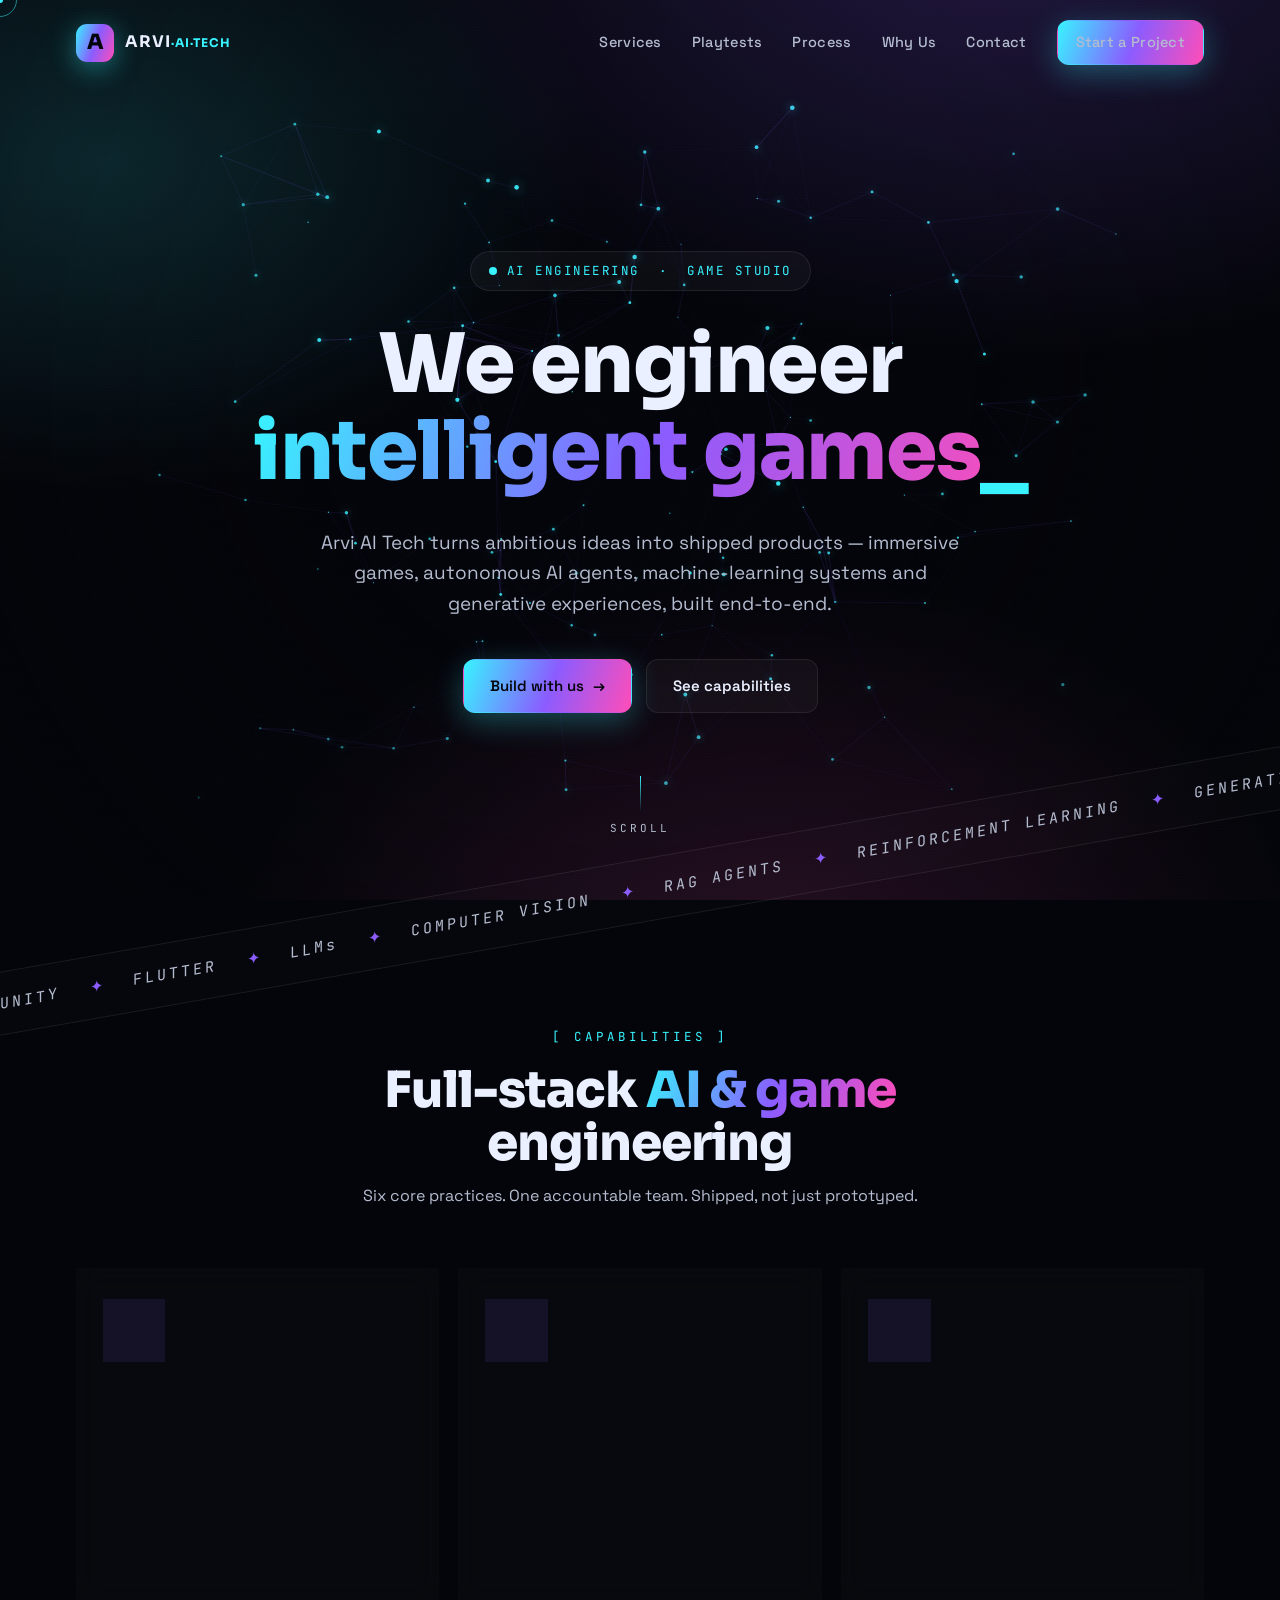
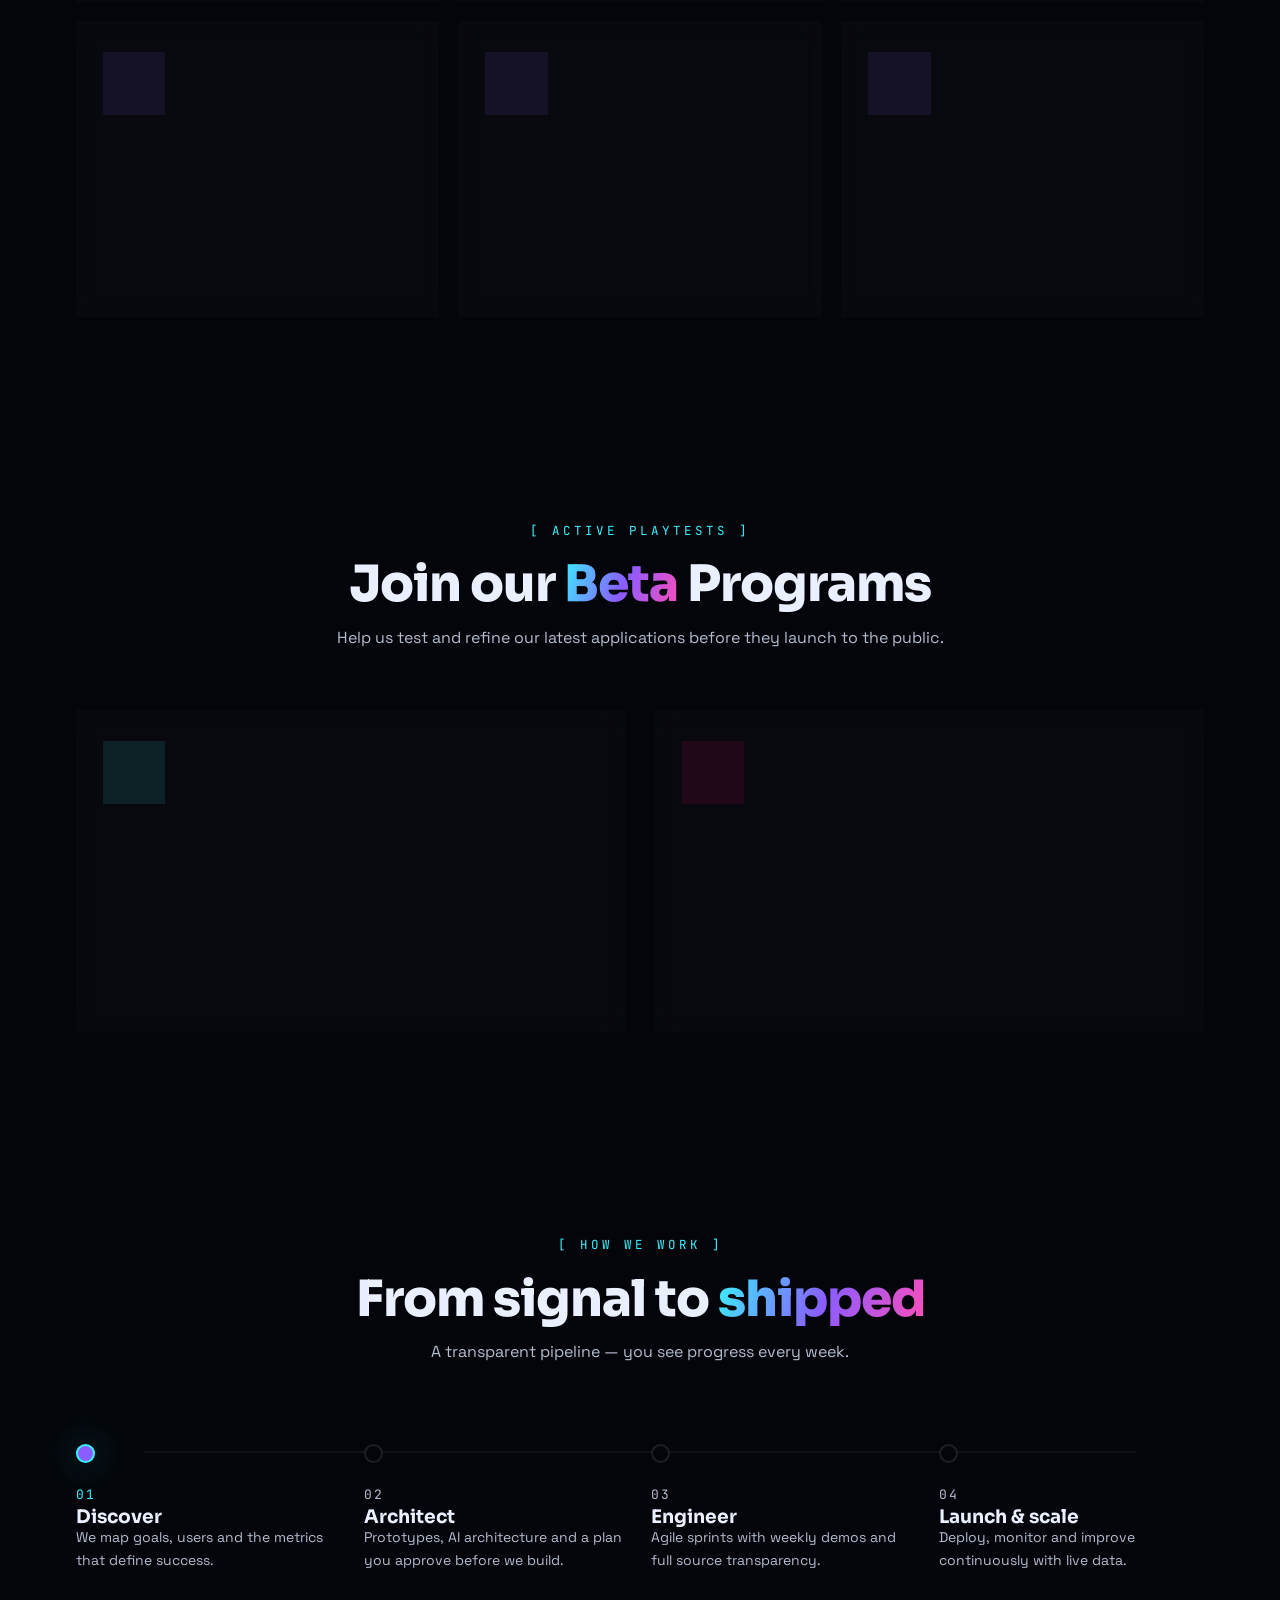
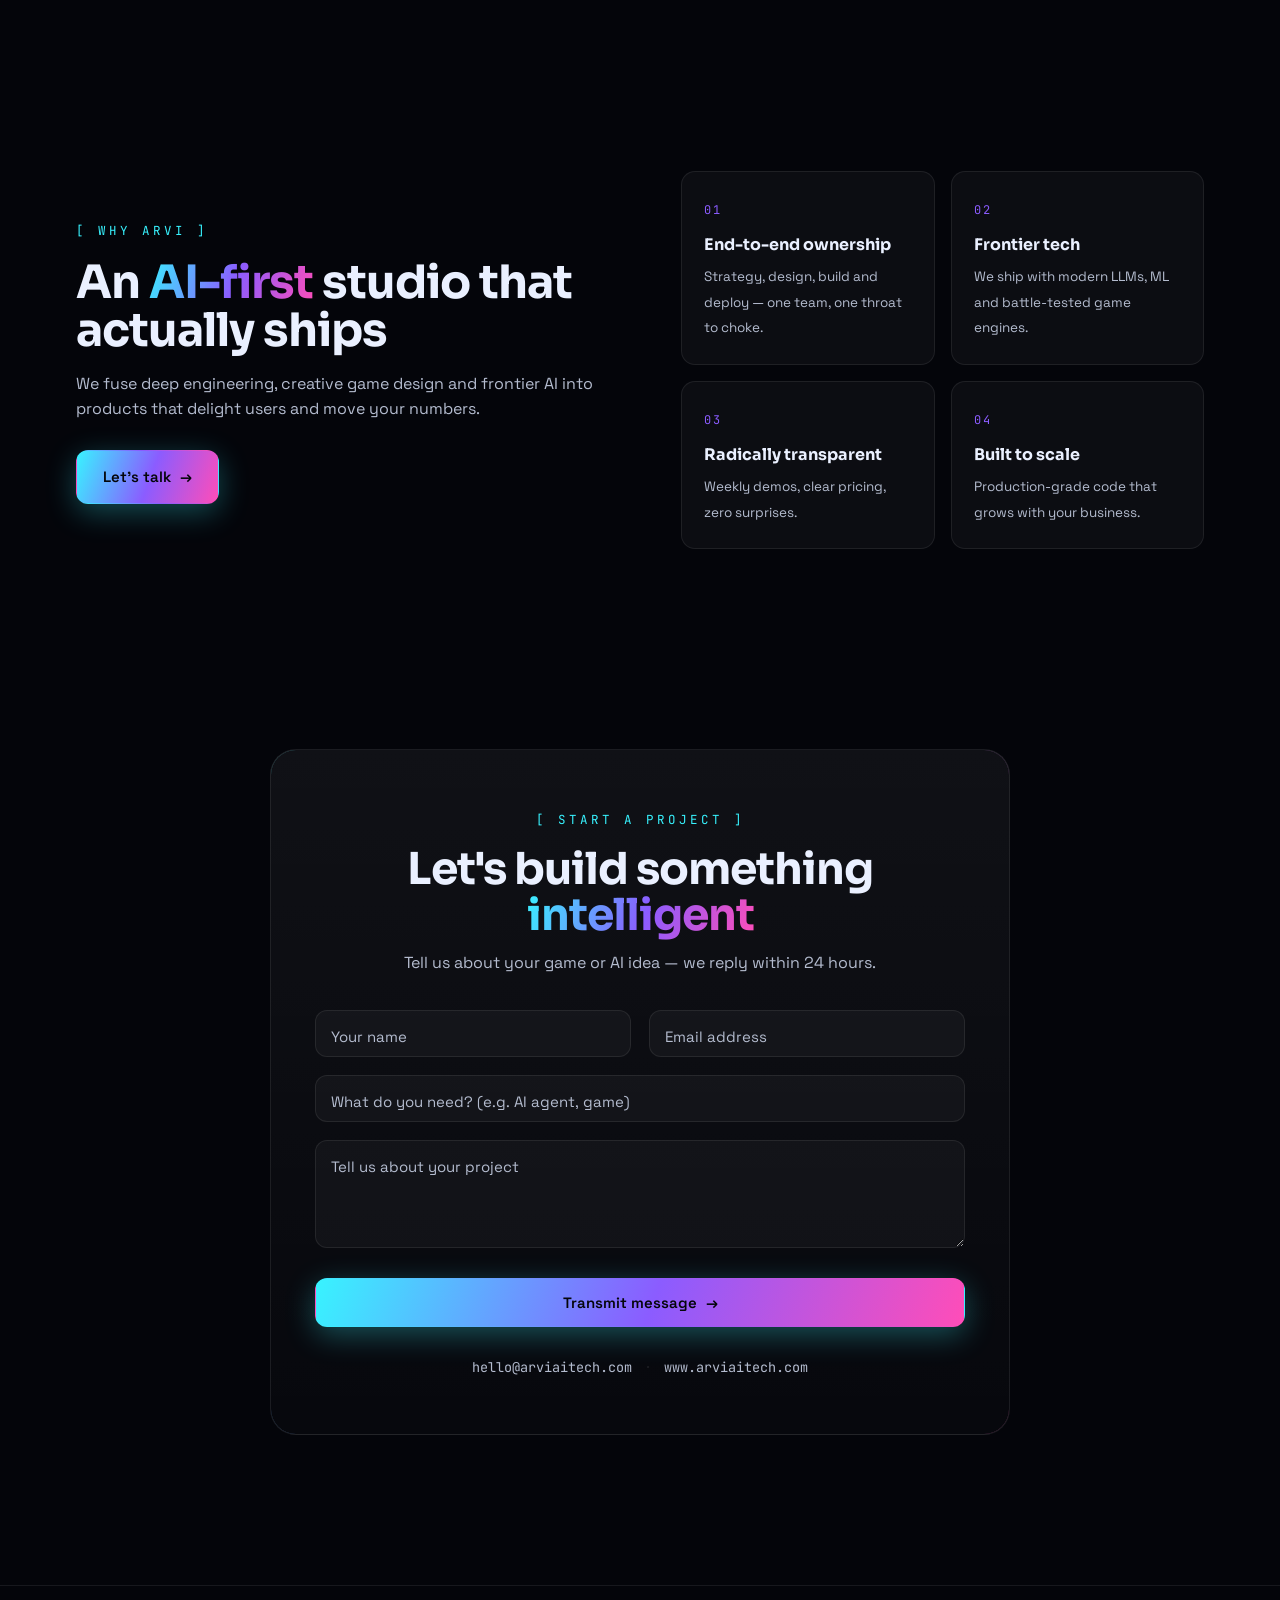
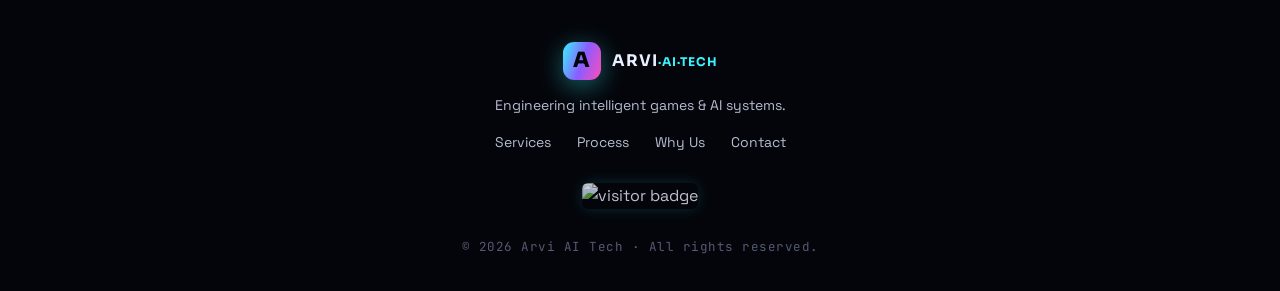
==== index.html @ 8f1963f7 "Initial commit of Arvi AI Tech website" ====
<!DOCTYPE html>
<html lang="en">
<head>
  <meta charset="UTF-8" />
  <meta name="viewport" content="width=device-width, initial-scale=1.0" />
  <title>Arvi AI Tech — Game Solutions & AI Engineering</title>
  <meta name="description" content="Arvi AI Tech engineers intelligent games and bespoke AI systems — game development, AI agents, machine learning, generative AI and automation." />
  <link rel="preconnect" href="https://fonts.googleapis.com" />
  <link rel="preconnect" href="https://fonts.gstatic.com" crossorigin />
  <link href="https://fonts.googleapis.com/css2?family=Space+Grotesk:wght@400;500;600;700&family=Sora:wght@600;700;800&family=JetBrains+Mono:wght@400;500&display=swap" rel="stylesheet" />
  <link rel="stylesheet" href="styles.css" />
  
  <!-- Google AdSense (Lazy Loaded for Performance) -->
  <script type="text/javascript">
    let adLoaded = false;
    function loadAds() {
      if(!adLoaded) {
        adLoaded = true;
        let s = document.createElement('script');
        s.src = "https://pagead2.googlesyndication.com/pagead/js/adsbygoogle.js?client=ca-pub-8633808258036617";
        s.crossOrigin = "anonymous";
        document.head.appendChild(s);
        window.removeEventListener('scroll', loadAds);
        window.removeEventListener('mousemove', loadAds);
        window.removeEventListener('touchstart', loadAds);
      }
    }
    window.addEventListener('scroll', loadAds);
    window.addEventListener('mousemove', loadAds);
    window.addEventListener('touchstart', loadAds);
    setTimeout(loadAds, 5000); // Fallback
  </script>

  <link rel="icon" type="image/svg+xml" href="/favicon.svg" />
</head>
<body>
  <!-- Live neural-net canvas -->
  <canvas id="neural" aria-hidden="true"></canvas>
  <div class="vignette" aria-hidden="true"></div>
  <div class="scanlines" aria-hidden="true"></div>

  <!-- Custom cursor -->
  <div class="cursor-dot" id="cursorDot" aria-hidden="true"></div>
  <div class="cursor-ring" id="cursorRing" aria-hidden="true"></div>

  <!-- Loader -->
  <div class="loader" id="loader">
    <div class="loader-mark">A<span class="loader-bar"></span></div>
    <div class="loader-text">INITIALIZING<span class="dots"></span></div>
  </div>

  <!-- Navbar -->
  <header class="nav" id="nav">
    <a href="#home" class="brand" data-magnetic>
      <span class="brand-mark">A</span>
      <span class="brand-text">ARVI<span class="brand-accent">·AI·TECH</span></span>
    </a>
    <nav class="nav-links" id="navLinks">
      <a href="#services">Services</a>
      <a href="#playtests">Playtests</a>
      <a href="#process">Process</a>
      <a href="#why">Why Us</a>
      <a href="#contact">Contact</a>
      <a href="#contact" class="btn btn-sm btn-primary" data-magnetic>Start a Project</a>
    </nav>
    <button class="nav-toggle" id="navToggle" aria-label="Toggle menu">
      <span></span><span></span><span></span>
    </button>
  </header>

  <!-- Hero -->
  <section class="hero" id="home">
    <div class="hero-inner">
      <span class="pill" data-reveal>
        <span class="pulse"></span> AI ENGINEERING &nbsp;·&nbsp; GAME STUDIO
      </span>
      <h1 class="hero-title" data-reveal>
        We engineer<br />
        <span class="rotator gradient-text" id="rotator">intelligent games</span>
      </h1>
      <p class="hero-sub" data-reveal>
        Arvi AI Tech turns ambitious ideas into shipped products — immersive games,
        autonomous AI agents, machine-learning systems and generative experiences,
        built end-to-end.
      </p>
      <div class="hero-cta" data-reveal>
        <a href="#contact" class="btn btn-primary" data-magnetic>Build with us <span>→</span></a>
        <a href="#services" class="btn btn-ghost" data-magnetic>See capabilities</a>
      </div>

    </div>
    <div class="scroll-hint" aria-hidden="true"><span></span>scroll</div>
  </section>

  <!-- Marquee -->
  <div class="marquee" aria-hidden="true">
    <div class="marquee-track">
      <span>UNITY</span><i>✦</i><span>FLUTTER</span><i>✦</i><span>LLMs</span><i>✦</i>
      <span>COMPUTER VISION</span><i>✦</i><span>RAG AGENTS</span><i>✦</i><span>REINFORCEMENT LEARNING</span><i>✦</i>
      <span>GENERATIVE AI</span><i>✦</i><span>AUTOMATION</span><i>✦</i>
      <span>UNITY</span><i>✦</i><span>FLUTTER</span><i>✦</i><span>LLMs</span><i>✦</i>
      <span>COMPUTER VISION</span><i>✦</i><span>RAG AGENTS</span><i>✦</i><span>REINFORCEMENT LEARNING</span><i>✦</i>
      <span>GENERATIVE AI</span><i>✦</i><span>AUTOMATION</span><i>✦</i>
    </div>
  </div>

  <!-- Services -->
  <section class="section" id="services">
    <div class="section-head" data-reveal>
      <span class="eyebrow">[ CAPABILITIES ]</span>
      <h2>Full-stack <span class="gradient-text">AI &amp; game</span> engineering</h2>
      <p>Six core practices. One accountable team. Shipped, not just prototyped.</p>
    </div>

    <div class="cards">
      <article class="card tilt" data-reveal data-num="01">
        <div class="card-glow"></div>
        <div class="card-icon">🎮</div>
        <h3>Game Development</h3>
        <p>Mobile, web and hyper-casual titles built in Unity &amp; Flutter — concept, art, mechanics and launch.</p>
        <ul><li>2D / 3D</li><li>Puzzle &amp; casual</li><li>Cross-platform</li></ul>
      </article>

      <article class="card tilt" data-reveal data-num="02">
        <div class="card-glow"></div>
        <div class="card-icon">🧠</div>
        <h3>AI Game Solutions</h3>
        <p>Smart NPCs, adaptive difficulty, AI opponents and procedural content that keeps players hooked.</p>
        <ul><li>Game AI</li><li>Procedural</li><li>Analytics</li></ul>
      </article>

      <article class="card tilt" data-reveal data-num="03">
        <div class="card-glow"></div>
        <div class="card-icon">⚙️</div>
        <h3>Custom AI Systems</h3>
        <p>Bespoke ML models, computer vision and predictive engines integrated into your product.</p>
        <ul><li>ML models</li><li>Vision</li><li>Forecasting</li></ul>
      </article>

      <article class="card tilt" data-reveal data-num="04">
        <div class="card-glow"></div>
        <div class="card-icon">✦</div>
        <h3>Generative AI</h3>
        <p>Chatbots, copilots and content engines on the latest LLMs — wired into real workflows.</p>
        <ul><li>Chatbots</li><li>RAG</li><li>Copilots</li></ul>
      </article>

      <article class="card tilt" data-reveal data-num="05">
        <div class="card-glow"></div>
        <div class="card-icon">🤖</div>
        <h3>Autonomous Agents</h3>
        <p>Multi-step AI agents that plan, call tools and automate the work your team shouldn't be doing.</p>
        <ul><li>Tool-use</li><li>Pipelines</li><li>Integrations</li></ul>
      </article>

      <article class="card tilt" data-reveal data-num="06">
        <div class="card-glow"></div>
        <div class="card-icon">📱</div>
        <h3>App Engineering</h3>
        <p>Performant mobile &amp; web apps with AI baked in — from MVP to production scale.</p>
        <ul><li>Flutter</li><li>Web</li><li>AI-native</li></ul>
      </article>
    </div>
  </section>

  <!-- Active Playtests -->
  <section class="section" id="playtests">
    <div class="section-head" data-reveal>
      <span class="eyebrow">[ ACTIVE PLAYTESTS ]</span>
      <h2>Join our <span class="gradient-text">Beta</span> Programs</h2>
      <p>Help us test and refine our latest applications before they launch to the public.</p>
    </div>

    <div class="playtests-grid">
      <article class="card tilt" data-reveal>
        <div class="card-glow"></div>
        <div class="card-icon" style="background: rgba(56,243,255,0.1); font-size: 36px; padding-bottom: 5px;">🏏</div>
        <h3 style="font-size: 26px;">CricPulse</h3>
        <p style="margin-bottom: 24px; font-size: 15px;">Experience the next generation of smart cricket scoring and live analytics. Join our internal test to explore advanced match features.</p>
        <a href="https://play.google.com/store/apps/details?id=com.arviai.cricpulse" target="_blank" rel="noopener noreferrer" class="btn btn-sm btn-primary" style="text-decoration: none;" data-magnetic>Get CricPulse on Google Play <span>→</span></a>
      </article>

      <article class="card tilt" data-reveal>
        <div class="card-glow"></div>
        <div class="card-icon" style="background: rgba(255,0,122,0.1); font-size: 36px; padding-bottom: 5px;">🏹</div>
        <h3 style="font-size: 26px;">Arrow Escape</h3>
        <p style="margin-bottom: 24px; font-size: 15px;">Test your reflexes in our new arrow-based puzzle runner. Tap to steer, avoid obstacles, and escape the maze.</p>
        <a href="https://play.google.com/apps/testing/com.arviaitech.arrowescape" target="_blank" rel="noopener noreferrer" class="btn btn-sm btn-primary" style="background: linear-gradient(135deg, #ff007a, var(--violet)); box-shadow: 0 12px 30px rgba(255,0,122,0.25); text-decoration: none;" data-magnetic>Join Arrow Escape Playtest <span>→</span></a>
      </article>
    </div>
  </section>

  <!-- Process -->
  <section class="section" id="process">
    <div class="section-head" data-reveal>
      <span class="eyebrow">[ HOW WE WORK ]</span>
      <h2>From signal to <span class="gradient-text">shipped</span></h2>
      <p>A transparent pipeline — you see progress every week.</p>
    </div>
    <div class="timeline">
      <div class="t-line"></div>
      <div class="t-step" data-reveal><span class="t-no">01</span><h3>Discover</h3><p>We map goals, users and the metrics that define success.</p></div>
      <div class="t-step" data-reveal><span class="t-no">02</span><h3>Architect</h3><p>Prototypes, AI architecture and a plan you approve before we build.</p></div>
      <div class="t-step" data-reveal><span class="t-no">03</span><h3>Engineer</h3><p>Agile sprints with weekly demos and full source transparency.</p></div>
      <div class="t-step" data-reveal><span class="t-no">04</span><h3>Launch &amp; scale</h3><p>Deploy, monitor and improve continuously with live data.</p></div>
    </div>
  </section>

  <!-- Why -->
  <section class="section why" id="why">
    <div class="why-grid">
      <div class="why-copy" data-reveal>
        <span class="eyebrow">[ WHY ARVI ]</span>
        <h2>An <span class="gradient-text">AI-first</span> studio that actually ships</h2>
        <p>We fuse deep engineering, creative game design and frontier AI into products that delight users and move your numbers.</p>
        <a href="#contact" class="btn btn-primary" data-magnetic>Let's talk <span>→</span></a>
      </div>
      <div class="why-points">
        <div class="point" data-reveal><span class="point-k">01</span><strong>End-to-end ownership</strong><span>Strategy, design, build and deploy — one team, one throat to choke.</span></div>
        <div class="point" data-reveal><span class="point-k">02</span><strong>Frontier tech</strong><span>We ship with modern LLMs, ML and battle-tested game engines.</span></div>
        <div class="point" data-reveal><span class="point-k">03</span><strong>Radically transparent</strong><span>Weekly demos, clear pricing, zero surprises.</span></div>
        <div class="point" data-reveal><span class="point-k">04</span><strong>Built to scale</strong><span>Production-grade code that grows with your business.</span></div>
      </div>
    </div>
  </section>

  <!-- Contact -->
  <section class="section contact" id="contact">
    <div class="contact-card" data-reveal>
      <span class="eyebrow">[ START A PROJECT ]</span>
      <h2>Let's build something <span class="gradient-text">intelligent</span></h2>
      <p class="contact-lead">Tell us about your game or AI idea — we reply within 24 hours.</p>
      <form class="contact-form" id="contactForm" novalidate>
        <div class="field"><input type="text" id="contact-name" name="name" placeholder=" " required /><label for="contact-name">Your name</label></div>
        <div class="field"><input type="email" id="contact-email" name="email" placeholder=" " required /><label for="contact-email">Email address</label></div>
        <div class="field full"><input type="text" id="contact-subject" name="subject" placeholder=" " /><label for="contact-subject">What do you need? (e.g. AI agent, game)</label></div>
        <div class="field full"><textarea id="contact-message" name="message" rows="4" placeholder=" " required></textarea><label for="contact-message">Tell us about your project</label></div>
        <button type="submit" class="btn btn-primary btn-block" data-magnetic>Transmit message <span>→</span></button>
        <p class="form-note" id="formNote" hidden>✦ Received. Connect a backend or email service to deliver these to your inbox.</p>
      </form>
      <div class="contact-alt">
        <a href="mailto:hello@arviaitech.com">hello@arviaitech.com</a>
        <span>·</span>
        <a href="#home">www.arviaitech.com</a>
      </div>
    </div>
  </section>

  <!-- Footer -->
  <footer class="footer">
    <div class="footer-inner">
      <div class="brand">
        <span class="brand-mark">A</span>
        <span class="brand-text">ARVI<span class="brand-accent">·AI·TECH</span></span>
      </div>
      <p>Engineering intelligent games &amp; AI systems.</p>
      <div class="footer-links">
        <a href="#services">Services</a>
        <a href="#process">Process</a>
        <a href="#why">Why Us</a>
        <a href="#contact">Contact</a>
      </div>
    </div>
    <div style="margin-top: 30px; display: flex; justify-content: center; opacity: 0.8;">
      <img src="https://api.visitorbadge.io/api/visitors?path=arviaitech.com&label=VISITORS&labelColor=%2304050a&countColor=%2338f3ff&style=plastic" alt="visitor badge" style="border-radius: 6px; box-shadow: 0 0 15px rgba(56,243,255,0.2);" />
    </div>
    <p class="copyright">© <span id="year"></span> Arvi AI Tech · All rights reserved.</p>
  </footer>

  <script src="script.js"></script>
</body>
</html>
---- styles.css ----
:root {
  --bg: #04050a;
  --bg-2: #080a14;
  --surface: rgba(255, 255, 255, 0.035);
  --border: rgba(255, 255, 255, 0.08);
  --border-bright: rgba(124, 247, 255, 0.35);
  --text: #eaf0ff;
  --muted: #b4bccf; /* Increased contrast for accessibility */
  --cyan: #38f3ff;
  --violet: #8b5cff;
  --pink: #ff4db8;
  --grad: linear-gradient(110deg, #38f3ff 0%, #8b5cff 52%, #ff4db8 100%);
  --glow-cyan: 0 0 40px rgba(56, 243, 255, 0.45);
  --maxw: 1180px;
  --mono: "JetBrains Mono", monospace;
}

* { box-sizing: border-box; margin: 0; padding: 0; }
html { scroll-behavior: smooth; }
body {
  font-family: "Space Grotesk", system-ui, sans-serif;
  background: var(--bg);
  color: var(--text);
  line-height: 1.6;
  overflow-x: hidden;
  cursor: none;
}
@media (max-width: 900px) { body { cursor: auto; } }

h1, h2, h3, h4, .brand-text, .loader-mark { font-family: "Sora", sans-serif; line-height: 1.05; }
a { color: inherit; text-decoration: none; }
.eyebrow, .marquee, .scroll-hint, .loader-text, .t-no, .point-k, .stat span { font-family: var(--mono); }

.gradient-text {
  background: var(--grad);
  -webkit-background-clip: text; background-clip: text;
  -webkit-text-fill-color: transparent;
}

/* ---------- Canvas + atmosphere ---------- */
#neural { position: fixed; inset: 0; z-index: -3; display: block; }
.vignette {
  position: fixed; inset: 0; z-index: -2; pointer-events: none;
  background:
    radial-gradient(1100px 720px at 78% -8%, rgba(139,92,255,0.22), transparent 60%),
    radial-gradient(900px 600px at 8% 18%, rgba(56,243,255,0.14), transparent 55%),
    radial-gradient(900px 700px at 60% 110%, rgba(255,77,184,0.14), transparent 60%),
    radial-gradient(circle at 50% 40%, transparent 40%, var(--bg) 92%);
}
.scanlines {
  position: fixed; inset: 0; z-index: -1; pointer-events: none; opacity: 0.5;
  background: repeating-linear-gradient(to bottom, rgba(255,255,255,0.015) 0 1px, transparent 1px 3px);
  mix-blend-mode: overlay;
}

/* ---------- Cursor ---------- */
.cursor-dot, .cursor-ring { position: fixed; top: 0; left: 0; z-index: 1000; pointer-events: none; border-radius: 50%; transform: translate(-50%, -50%); }
.cursor-dot { width: 6px; height: 6px; background: var(--cyan); box-shadow: var(--glow-cyan); }
.cursor-ring { width: 34px; height: 34px; border: 1px solid rgba(56,243,255,0.5); transition: width .25s, height .25s, border-color .25s, background .25s; }
.cursor-ring.hover { width: 56px; height: 56px; border-color: var(--violet); background: rgba(139,92,255,0.12); }
@media (max-width: 900px) { .cursor-dot, .cursor-ring { display: none; } }

/* ---------- Loader ---------- */
.loader { position: fixed; inset: 0; z-index: 2000; display: grid; place-content: center; gap: 22px; justify-items: center; background: var(--bg); transition: opacity .6s, visibility .6s; }
.loader.done { opacity: 0; visibility: hidden; }
.loader-mark { position: relative; font-size: 64px; font-weight: 800; width: 96px; height: 96px; display: grid; place-items: center; border-radius: 22px; background: var(--grad); color: #04050a; box-shadow: var(--glow-cyan); }
.loader-bar { position: absolute; bottom: 10px; left: 18px; right: 18px; height: 3px; background: rgba(0,0,0,0.35); border-radius: 3px; overflow: hidden; }
.loader-bar::after { content: ""; position: absolute; inset: 0; width: 0; background: #04050a; border-radius: 3px; animation: load 1.4s ease forwards; }
@keyframes load { to { width: 100%; } }
.loader-text { font-size: 13px; letter-spacing: 4px; color: var(--muted); }
.dots::after { content: ""; animation: dots 1.2s steps(4) infinite; }
@keyframes dots { 0% { content: ""; } 25% { content: "."; } 50% { content: ".."; } 75% { content: "..."; } }

/* ---------- Nav ---------- */
.nav { position: sticky; top: 0; z-index: 50; display: flex; align-items: center; justify-content: space-between; max-width: var(--maxw); margin: 0 auto; padding: 20px 26px; transition: .3s; }
.nav.scrolled { background: rgba(6,7,14,0.72); backdrop-filter: blur(16px); border-bottom: 1px solid var(--border); padding: 13px 26px; }
.brand { display: flex; align-items: center; gap: 11px; font-weight: 700; }
.brand-mark { display: grid; place-items: center; width: 38px; height: 38px; border-radius: 11px; background: var(--grad); color: #04050a; font-family: "Sora"; font-weight: 800; font-size: 21px; box-shadow: 0 6px 26px rgba(56,243,255,0.4); }
.brand-text { font-size: 16px; letter-spacing: 1px; }
.brand-accent { color: var(--cyan); font-size: 12px; }
.nav-links { display: flex; align-items: center; gap: 30px; }
.nav-links a { color: var(--muted); font-weight: 500; font-size: 14.5px; letter-spacing: .3px; transition: color .2s; position: relative; }
.nav-links a:not(.btn)::after { content: ""; position: absolute; left: 0; bottom: -6px; width: 0; height: 1px; background: var(--grad); transition: width .25s; }
.nav-links a:not(.btn):hover { color: var(--text); }
.nav-links a:not(.btn):hover::after { width: 100%; }
.nav-toggle { display: none; background: none; border: 0; cursor: pointer; flex-direction: column; gap: 5px; }
.nav-toggle span { width: 24px; height: 2px; background: var(--text); border-radius: 2px; transition: .3s; }

/* ---------- Buttons ---------- */
.btn { position: relative; display: inline-flex; align-items: center; justify-content: center; gap: 9px; font-family: "Space Grotesk"; font-weight: 600; font-size: 15px; padding: 14px 26px; border-radius: 12px; cursor: none; border: 1px solid transparent; transition: transform .15s, box-shadow .25s, background .25s; overflow: hidden; }
.btn span { transition: transform .25s; }
.btn:hover span { transform: translateX(4px); }
.btn-sm { padding: 10px 18px; font-size: 13.5px; }
.btn-primary { background: var(--grad); color: #04050a; box-shadow: 0 8px 30px rgba(56,243,255,0.3); }
.btn-primary:hover { box-shadow: 0 12px 44px rgba(139,92,255,0.55); }
.btn-ghost { background: var(--surface); color: var(--text); border: 1px solid var(--border); }
.btn-ghost:hover { border-color: var(--border-bright); background: rgba(56,243,255,0.06); }
.btn-block { width: 100%; }
@media (max-width: 900px) { .btn { cursor: pointer; } }

/* ---------- Hero ---------- */
.hero { position: relative; max-width: var(--maxw); margin: 0 auto; padding: 90px 26px 70px; text-align: center; min-height: 86vh; display: flex; flex-direction: column; justify-content: center; }
.pill { display: inline-flex; align-items: center; gap: 10px; padding: 9px 18px; border-radius: 999px; background: var(--surface); border: 1px solid var(--border); color: var(--cyan); font-family: var(--mono); font-size: 12.5px; letter-spacing: 1.5px; margin: 0 auto 30px; }
.pulse { width: 8px; height: 8px; border-radius: 50%; background: var(--cyan); box-shadow: 0 0 0 0 rgba(56,243,255,0.7); animation: pulse 1.8s infinite; }
@keyframes pulse { 0% { box-shadow: 0 0 0 0 rgba(56,243,255,0.7); } 70% { box-shadow: 0 0 0 10px rgba(56,243,255,0); } 100% { box-shadow: 0 0 0 0 rgba(56,243,255,0); } }
.hero-title { font-size: clamp(38px, 7vw, 82px); font-weight: 800; letter-spacing: -1.5px; }
.rotator { display: inline-block; min-height: 1.1em; position: relative; }
.rotator::after { content: "_"; color: var(--cyan); -webkit-text-fill-color: var(--cyan); animation: blink 1s steps(1) infinite; }
@keyframes blink { 50% { opacity: 0; } }
.hero-sub { max-width: 660px; margin: 30px auto 0; color: var(--muted); font-size: clamp(16px, 2vw, 19px); }
.hero-cta { display: flex; gap: 14px; justify-content: center; flex-wrap: wrap; margin-top: 40px; }
.hero-stats { display: flex; gap: 34px; justify-content: center; align-items: center; flex-wrap: wrap; margin-top: 66px; }
.hero-stats .divider { width: 1px; height: 38px; background: var(--border); }
.stat strong { display: block; font-family: "Sora"; font-size: clamp(30px, 4vw, 44px); font-weight: 800; background: var(--grad); -webkit-background-clip: text; background-clip: text; -webkit-text-fill-color: transparent; }
.stat span { color: var(--muted); font-size: 12px; letter-spacing: 1px; text-transform: uppercase; }
.scroll-hint { position: absolute; bottom: 22px; left: 50%; transform: translateX(-50%); color: var(--muted); font-size: 11px; letter-spacing: 3px; text-transform: uppercase; display: flex; flex-direction: column; align-items: center; gap: 8px; }
.scroll-hint span { width: 1px; height: 36px; background: linear-gradient(var(--cyan), transparent); animation: scrolldown 1.8s ease-in-out infinite; }
@keyframes scrolldown { 0%,100% { transform: scaleY(.4); opacity: .4; transform-origin: top; } 50% { transform: scaleY(1); opacity: 1; transform-origin: top; } }

/* ---------- Marquee ---------- */
.marquee { border-top: 1px solid var(--border); border-bottom: 1px solid var(--border); padding: 18px 0; overflow: hidden; background: rgba(255,255,255,0.012); }
.marquee-track { display: flex; align-items: center; gap: 30px; white-space: nowrap; width: max-content; animation: marquee 32s linear infinite; }
.marquee-track span { font-family: var(--mono); font-size: 15px; letter-spacing: 3px; color: var(--muted); }
.marquee-track i { color: var(--violet); font-style: normal; }
@keyframes marquee { to { transform: translateX(-50%); } }

/* ---------- Sections ---------- */
.section { max-width: var(--maxw); margin: 0 auto; padding: 100px 26px; }
.section-head { text-align: center; max-width: 660px; margin: 0 auto 60px; }
.eyebrow { color: var(--cyan); font-size: 12.5px; letter-spacing: 3px; }
.section-head h2 { font-size: clamp(30px, 4.5vw, 50px); margin: 16px 0 14px; font-weight: 800; letter-spacing: -1px; }
.section-head p { color: var(--muted); }

/* ---------- Cards ---------- */
.cards { display: grid; grid-template-columns: repeat(3, 1fr); gap: 20px; }
.card { position: relative; background: rgba(255,255,255,0.02); backdrop-filter: blur(12px); -webkit-backdrop-filter: blur(12px); border: 1px solid var(--border); border-radius: 18px; padding: 30px 26px; transition: border-color .3s, transform .1s; transform-style: preserve-3d; overflow: hidden; }
.card::before { content: attr(data-num); position: absolute; top: 20px; right: 22px; font-family: var(--mono); font-size: 13px; color: var(--muted); opacity: .5; }
.card::after { content: ""; position: absolute; inset: 0; background: radial-gradient(400px circle at var(--x, 50%) var(--y, 50%), rgba(255,255,255,0.07), transparent 40%); pointer-events: none; opacity: 0; transition: opacity 0.3s; }
.card:hover::after { opacity: 1; }
.card-glow { position: absolute; width: 280px; height: 280px; background: radial-gradient(circle, rgba(56,243,255,0.18), transparent 65%); border-radius: 50%; opacity: 0; transition: opacity .3s; pointer-events: none; left: var(--mx, 50%); top: var(--my, 50%); transform: translate(-50%, -50%); z-index: -1; }
.card:hover { border-color: var(--border-bright); }
.card:hover .card-glow { opacity: 1; }
.card-icon { font-size: 30px; width: 62px; height: 62px; display: grid; place-items: center; border-radius: 15px; background: rgba(139,92,255,0.1); border: 1px solid var(--border); margin-bottom: 20px; transform: translateZ(30px); }
.card h3 { font-size: 21px; margin-bottom: 10px; transform: translateZ(22px); }
.card p { color: var(--muted); font-size: 14.5px; transform: translateZ(14px); }
.card ul { list-style: none; display: flex; flex-wrap: wrap; gap: 7px; margin-top: 18px; }
.card li { font-family: var(--mono); font-size: 12px; color: var(--text); background: rgba(255,255,255,0.05); border: 1px solid var(--border); padding: 5px 11px; border-radius: 7px; }

/* ---------- Playtests Grid ---------- */
.playtests-grid { display: grid; grid-template-columns: repeat(2, 1fr); gap: 30px; }
@media (max-width: 800px) { .playtests-grid { grid-template-columns: 1fr; } }

/* ---------- Timeline ---------- */
.timeline { position: relative; display: grid; grid-template-columns: repeat(4, 1fr); gap: 22px; }
.t-line { position: absolute; top: 26px; left: 6%; right: 6%; height: 2px; background: rgba(255,255,255,0.05); }
.t-line-fill { height: 100%; width: 0%; background: linear-gradient(90deg, var(--cyan), var(--violet)); box-shadow: 0 0 10px rgba(56,243,255,0.5); transition: width 0.15s ease-out; }
.t-step { position: relative; padding-top: 56px; transition: transform 0.3s; }
.t-step::before { content: ""; position: absolute; top: 19px; left: 0; width: 15px; height: 15px; border-radius: 50%; background: var(--bg); border: 2px solid rgba(255,255,255,0.1); transition: 0.4s; z-index: 2; }
.t-step.active::before { border-color: var(--cyan); box-shadow: var(--glow-cyan); background: var(--violet); }
.t-no { font-size: 13px; color: var(--muted); letter-spacing: 2px; transition: 0.4s; }
.t-step.active .t-no { color: var(--cyan); }
.t-step h4 { font-size: 20px; margin: 8px 0 8px; }
.t-step p { color: var(--muted); font-size: 14px; }

/* ---------- Why ---------- */
.why-grid { display: grid; grid-template-columns: 1.05fr 1fr; gap: 56px; align-items: center; }
.why-copy h2 { font-size: clamp(28px, 4vw, 46px); margin: 16px 0 16px; letter-spacing: -1px; }
.why-copy p { color: var(--muted); margin-bottom: 28px; }
.why-points { display: grid; grid-template-columns: 1fr 1fr; gap: 16px; }
.point { position: relative; background: var(--surface); border: 1px solid var(--border); border-radius: 14px; padding: 24px 22px; transition: transform .3s, border-color .3s; }
.point:hover { transform: translateY(-5px); border-color: var(--border-bright); }
.point-k { font-size: 12px; color: var(--violet); letter-spacing: 2px; }
.point strong { display: block; margin: 10px 0 6px; font-family: "Sora"; font-size: 16px; }
.point span:last-child { color: var(--muted); font-size: 13.5px; }

/* ---------- Contact ---------- */
.contact-card { position: relative; max-width: 740px; margin: 0 auto; text-align: center; background: linear-gradient(180deg, rgba(255,255,255,0.05), rgba(255,255,255,0.015)); border: 1px solid var(--border); border-radius: 26px; padding: 56px 44px; overflow: hidden; }
.contact-card::before { content: ""; position: absolute; inset: -1px; border-radius: 26px; padding: 1px; background: var(--grad); -webkit-mask: linear-gradient(#000 0 0) content-box, linear-gradient(#000 0 0); -webkit-mask-composite: xor; mask-composite: exclude; opacity: .35; pointer-events: none; }
.contact-card h2 { font-size: clamp(28px, 4vw, 44px); margin: 14px 0 12px; letter-spacing: -1px; }
.contact-lead { color: var(--muted); margin-bottom: 34px; }
.contact-form { display: grid; grid-template-columns: 1fr 1fr; gap: 18px; text-align: left; }
.field { position: relative; }
.field.full { grid-column: 1 / -1; }
.field input, .field textarea { width: 100%; padding: 18px 16px 8px; border-radius: 12px; background: rgba(255,255,255,0.035); border: 1px solid var(--border); color: var(--text); font-family: inherit; font-size: 15px; transition: border-color .2s, background .2s; cursor: none; resize: vertical; }
.field textarea { padding-top: 22px; }
.field input:focus, .field textarea:focus { outline: none; border-color: var(--border-bright); background: rgba(56,243,255,0.05); }
.field label { position: absolute; left: 16px; top: 15px; color: var(--muted); font-size: 15px; pointer-events: none; transition: .18s; }
.field input:focus + label, .field input:not(:placeholder-shown) + label,
.field textarea:focus + label, .field textarea:not(:placeholder-shown) + label { top: 6px; font-size: 11px; letter-spacing: .5px; color: var(--cyan); }
.field input, .field textarea { } /* placeholder trick */
.field input:not(:focus):placeholder-shown, .field textarea:not(:focus):placeholder-shown {}
.contact-form .btn-block { grid-column: 1 / -1; margin-top: 4px; }
.form-note { grid-column: 1 / -1; color: var(--cyan); font-family: var(--mono); font-size: 13px; text-align: center; }
.contact-alt { display: flex; gap: 12px; justify-content: center; align-items: center; flex-wrap: wrap; margin-top: 30px; font-family: var(--mono); font-size: 13.5px; }
.contact-alt a { color: var(--muted); transition: color .2s; }
.contact-alt a:hover { color: var(--cyan); }
.contact-alt span { color: var(--border); }

/* placeholder must be present for floating label */
.field input, .field textarea { }

/* ---------- Footer ---------- */
.footer { border-top: 1px solid var(--border); margin-top: 50px; padding: 56px 26px 34px; text-align: center; }
.footer-inner { max-width: var(--maxw); margin: 0 auto; display: flex; flex-direction: column; align-items: center; gap: 14px; }
.footer .brand { justify-content: center; }
.footer-inner > p { color: var(--muted); font-size: 14px; }
.footer-links { display: flex; gap: 26px; }
.footer-links a { color: var(--muted); font-size: 14px; transition: color .2s; }
.footer-links a:hover { color: var(--cyan); }
.copyright { color: #545a73; font-family: var(--mono); font-size: 12.5px; margin-top: 28px; letter-spacing: .5px; }

/* ---------- Reveal ---------- */
[data-reveal] { opacity: 0; transform: translateY(34px); transition: opacity .8s cubic-bezier(.2,.7,.2,1), transform .8s cubic-bezier(.2,.7,.2,1); }
[data-reveal].in { opacity: 1; transform: none; }

/* ---------- Responsive ---------- */
@media (max-width: 950px) {
  .cards { grid-template-columns: repeat(2, 1fr); }
  .timeline { grid-template-columns: repeat(2, 1fr); }
  .t-line { display: none; }
  .why-grid { grid-template-columns: 1fr; gap: 36px; }
}
/* Collapse the nav to a menu earlier so it never crowds the brand */
@media (max-width: 880px) {
  .nav-links { position: fixed; inset: 74px 16px auto 16px; flex-direction: column; align-items: stretch; gap: 16px; background: rgba(8,9,18,0.97); backdrop-filter: blur(18px); border: 1px solid var(--border); border-radius: 18px; padding: 24px; transform: translateY(-16px); opacity: 0; pointer-events: none; transition: .3s; }
  .nav-links.open { transform: none; opacity: 1; pointer-events: auto; }
  .nav-links a:not(.btn)::after { display: none; }
  .nav-toggle { display: flex; }
}
@media (max-width: 640px) {
  .cards, .timeline, .why-points, .contact-form { grid-template-columns: 1fr; }
  .hero-stats { gap: 20px; }
  .hero-stats .divider { display: none; }
  .contact-card { padding: 40px 24px; }
}
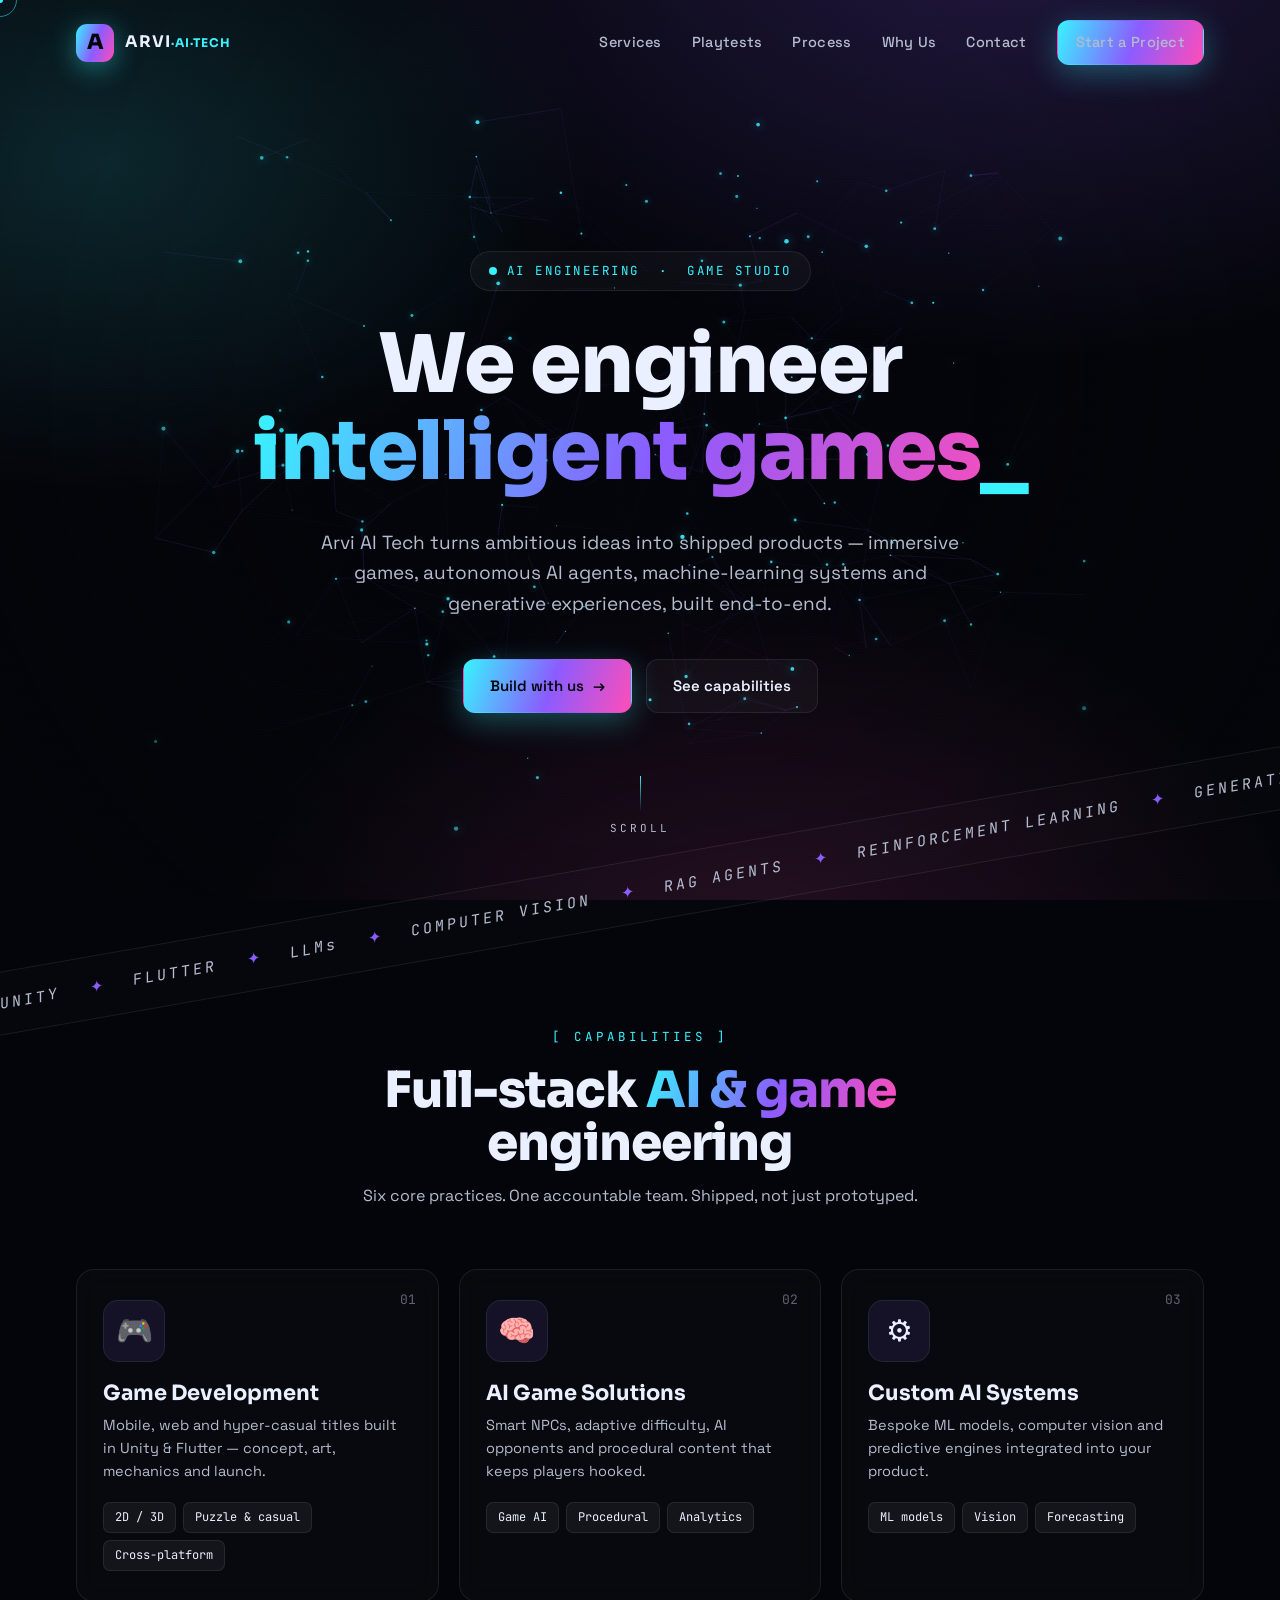
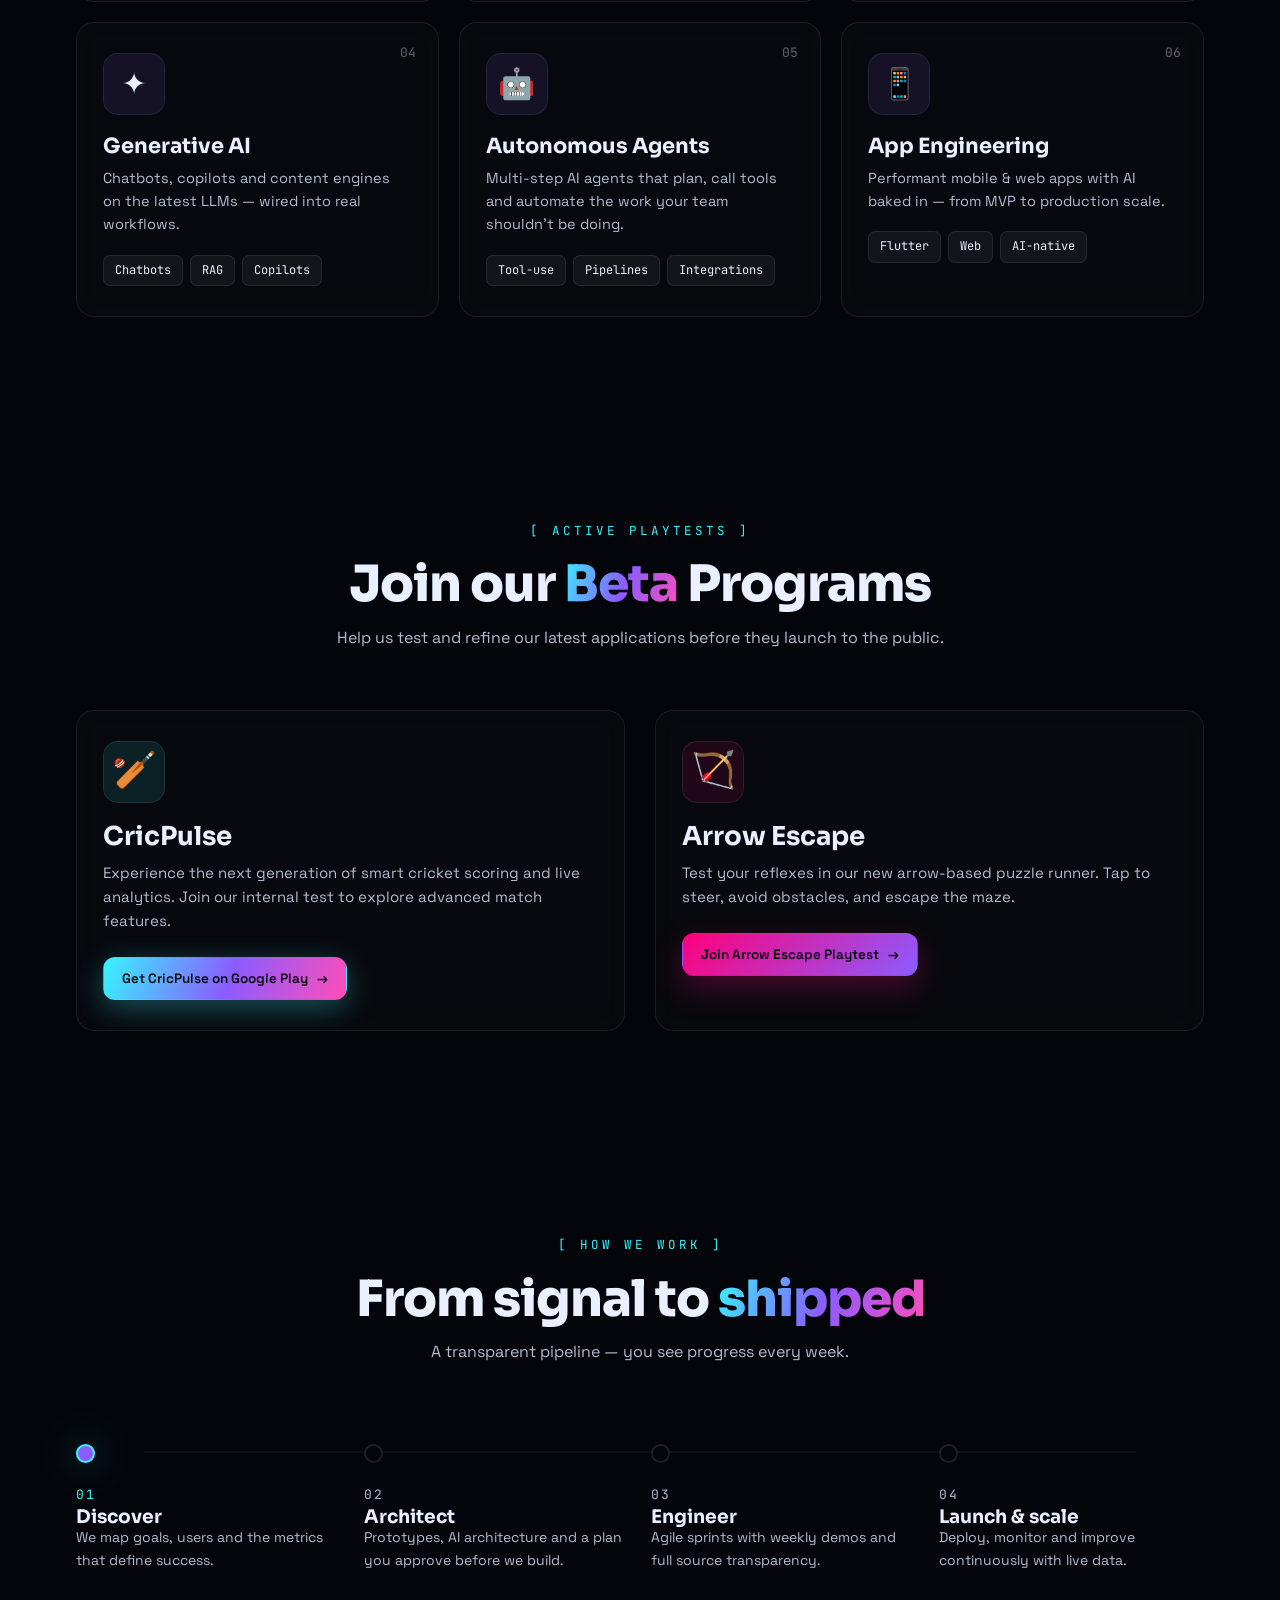
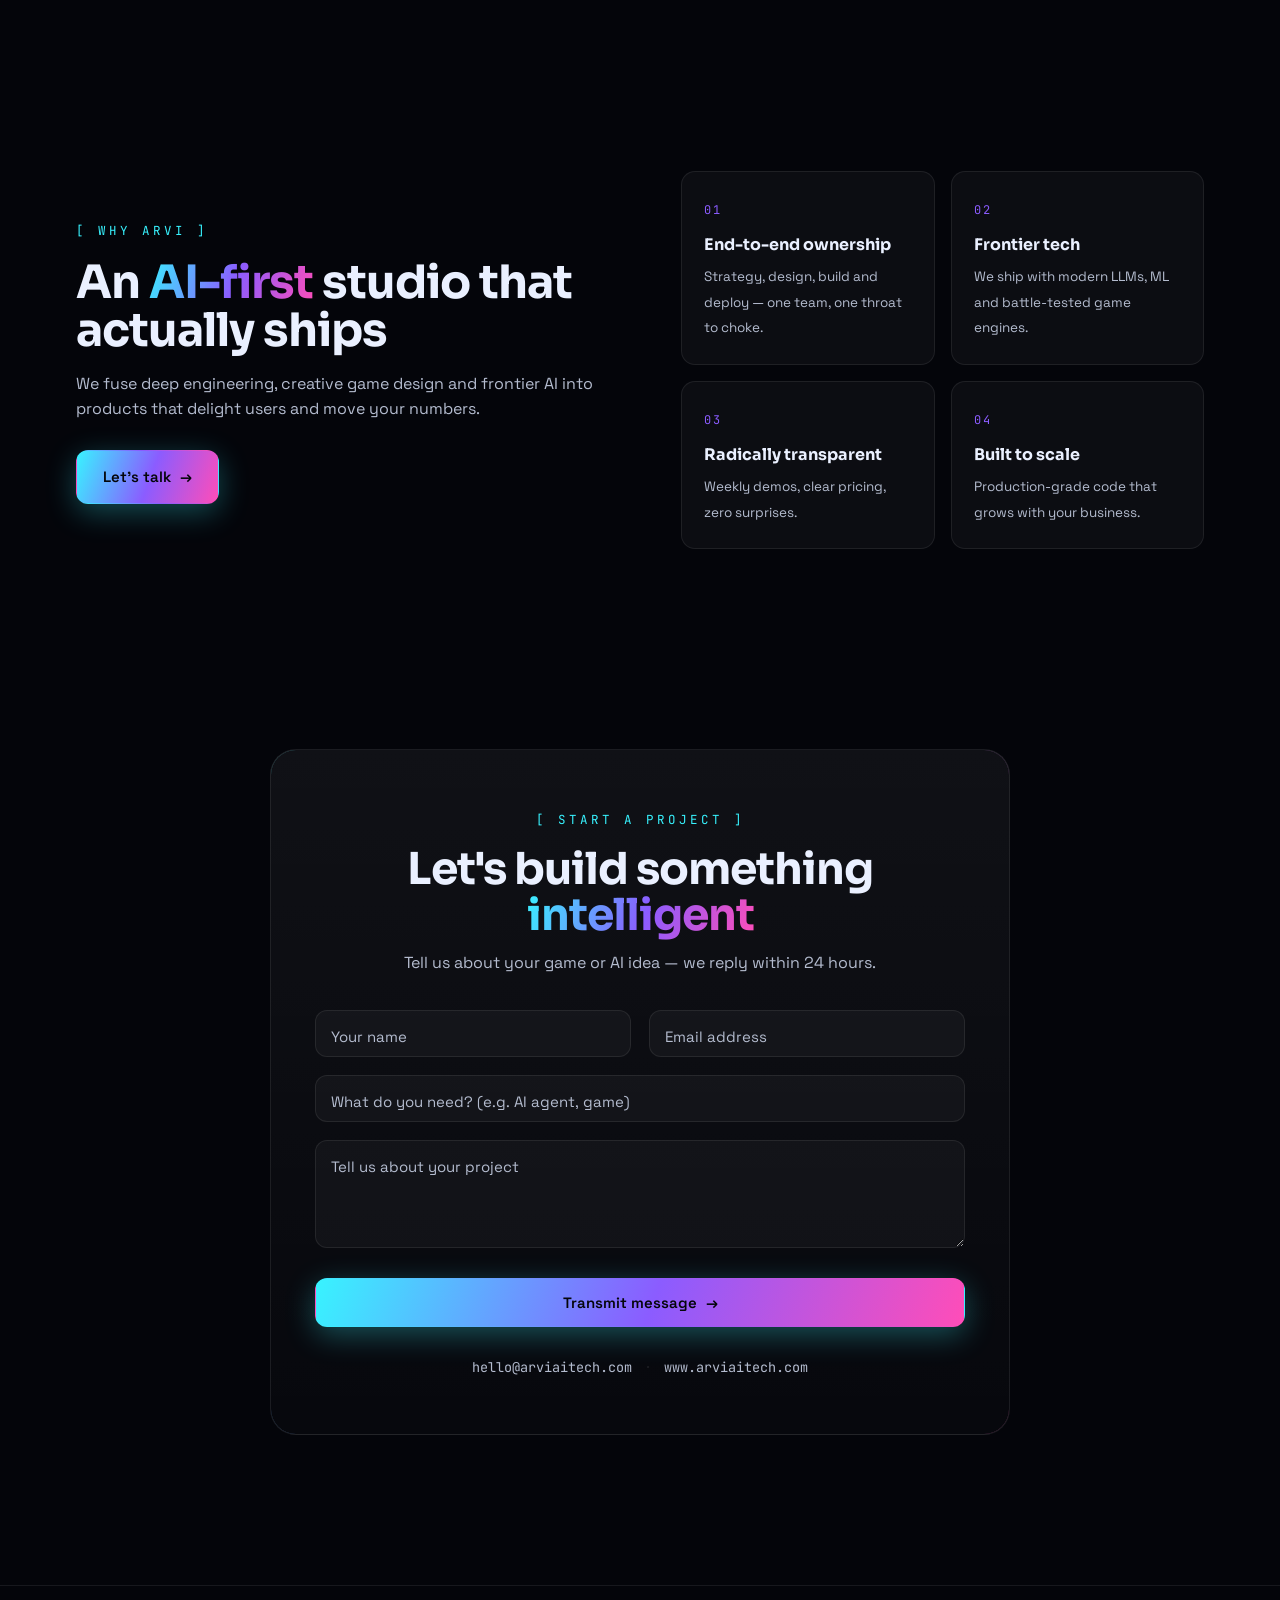
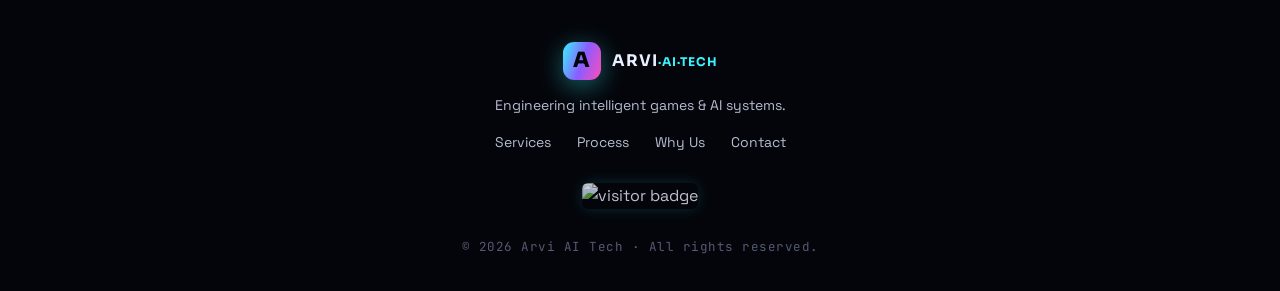
==== commit b8d21d87: "Add App Launch Popup for Arrow Escape" ====
--- a/index.html
+++ b/index.html
@@ -267,6 +267,21 @@
     <p class="copyright">© <span id="year"></span> Arvi AI Tech · All rights reserved.</p>
   </footer>
 
+  <!-- App Launch Popup -->
+  <div class="app-popup-overlay" id="appLaunchPopup">
+    <div class="app-popup-content tilt" data-magnetic>
+      <button class="app-popup-close" id="closeAppPopup" aria-label="Close Popup">&times;</button>
+      <div class="app-popup-icon">🏹</div>
+      <h2><span class="gradient-text">Arrow Escape</span> is Live!</h2>
+      <p>Test your reflexes in our new arrow-based puzzle runner. Download it now for free from your favorite app store!</p>
+      <div class="app-popup-links">
+        <a href="https://global.app.mi.com/details?lo=IN&la=en_US&id=com.himanshu.arrows_escape" target="_blank" rel="noopener noreferrer" class="btn btn-sm btn-primary">Xiaomi Store</a>
+        <a href="https://www.indusappstore.com/apps/puzzle/arrows-escape/com.himanshu.arrows_escape/?page=details&id=com.himanshu.arrows_escape" target="_blank" rel="noopener noreferrer" class="btn btn-sm btn-primary">Indus App Store</a>
+        <a href="https://play.google.com/apps/testing/com.arviaitech.arrowescape" target="_blank" rel="noopener noreferrer" class="btn btn-sm btn-primary">Google Play</a>
+      </div>
+    </div>
+  </div>
+
   <script src="script.js"></script>
 </body>
 </html>
--- a/styles.css
+++ b/styles.css
@@ -233,3 +233,108 @@
   .hero-stats .divider { display: none; }
   .contact-card { padding: 40px 24px; }
 }
+
+/* App Launch Popup */
+.app-popup-overlay {
+  position: fixed;
+  inset: 0;
+  background: rgba(4, 5, 10, 0.85);
+  backdrop-filter: blur(12px);
+  z-index: 9999;
+  display: flex;
+  align-items: center;
+  justify-content: center;
+  padding: 24px;
+  opacity: 0;
+  visibility: hidden;
+  transition: opacity 0.4s ease, visibility 0.4s ease;
+}
+
+.app-popup-overlay.active {
+  opacity: 1;
+  visibility: visible;
+}
+
+.app-popup-content {
+  background: rgba(18, 20, 31, 0.9);
+  border: 1px solid rgba(255, 255, 255, 0.05);
+  border-radius: 24px;
+  padding: 40px;
+  max-width: 500px;
+  text-align: center;
+  position: relative;
+  box-shadow: 0 30px 60px rgba(0, 0, 0, 0.5), inset 0 1px 0 rgba(255, 255, 255, 0.1);
+  transform: scale(0.95) translateY(20px);
+  transition: transform 0.5s cubic-bezier(0.16, 1, 0.3, 1);
+}
+
+.app-popup-overlay.active .app-popup-content {
+  transform: scale(1) translateY(0);
+}
+
+.app-popup-close {
+  position: absolute;
+  top: 16px;
+  right: 16px;
+  background: rgba(255, 255, 255, 0.05);
+  border: none;
+  color: var(--muted);
+  font-size: 24px;
+  width: 36px;
+  height: 36px;
+  border-radius: 50%;
+  cursor: pointer;
+  display: flex;
+  align-items: center;
+  justify-content: center;
+  transition: all 0.2s;
+  line-height: 1;
+}
+
+.app-popup-close:hover {
+  background: rgba(255, 255, 255, 0.1);
+  color: var(--text);
+}
+
+.app-popup-icon {
+  font-size: 48px;
+  margin-bottom: 16px;
+  background: rgba(255, 0, 122, 0.1);
+  width: 80px;
+  height: 80px;
+  border-radius: 50%;
+  display: flex;
+  align-items: center;
+  justify-content: center;
+  margin: 0 auto 24px;
+  box-shadow: 0 0 30px rgba(255, 0, 122, 0.2);
+}
+
+.app-popup-content h2 {
+  font-size: 28px;
+  margin-bottom: 12px;
+}
+
+.app-popup-content p {
+  color: var(--muted);
+  font-size: 15px;
+  margin-bottom: 32px;
+  line-height: 1.6;
+}
+
+.app-popup-links {
+  display: flex;
+  flex-direction: column;
+  gap: 12px;
+}
+
+.app-popup-links .btn {
+  width: 100%;
+  justify-content: center;
+}
+
+@media (max-width: 480px) {
+  .app-popup-content {
+    padding: 30px 20px;
+  }
+}
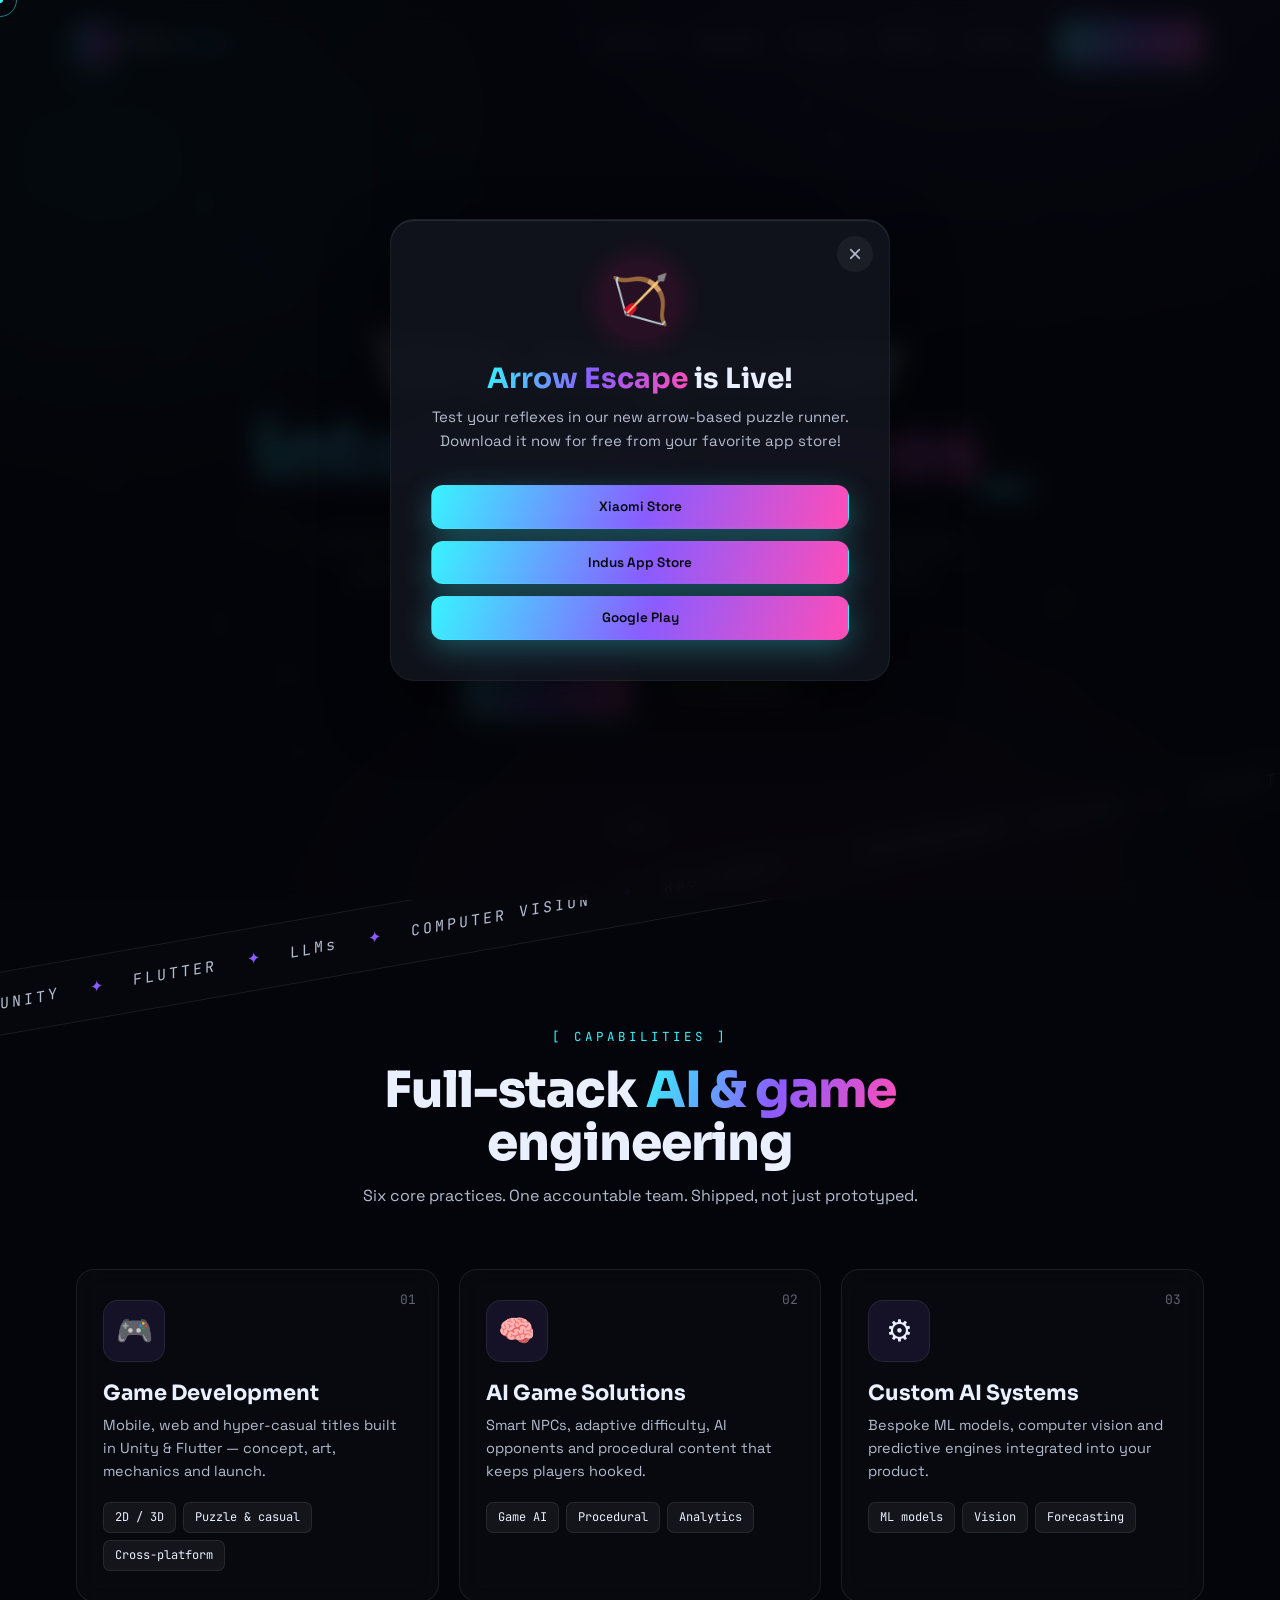
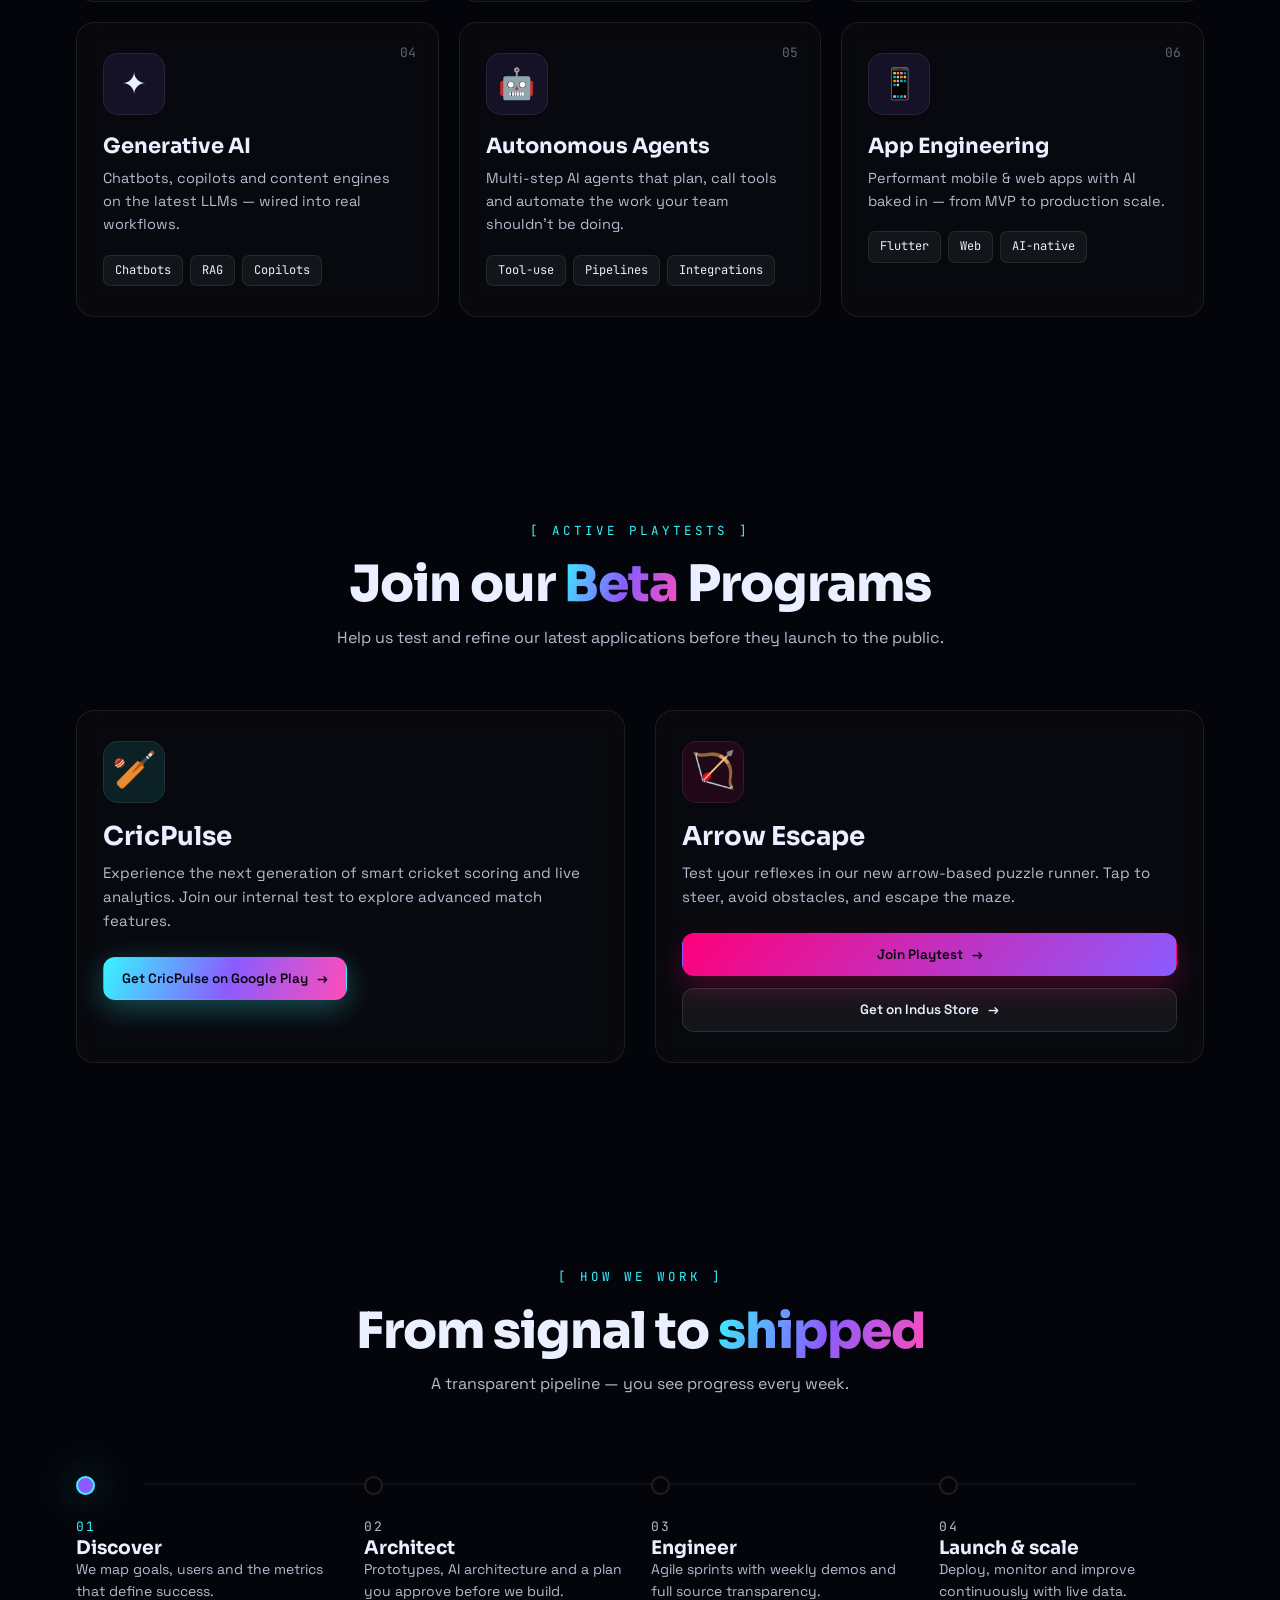
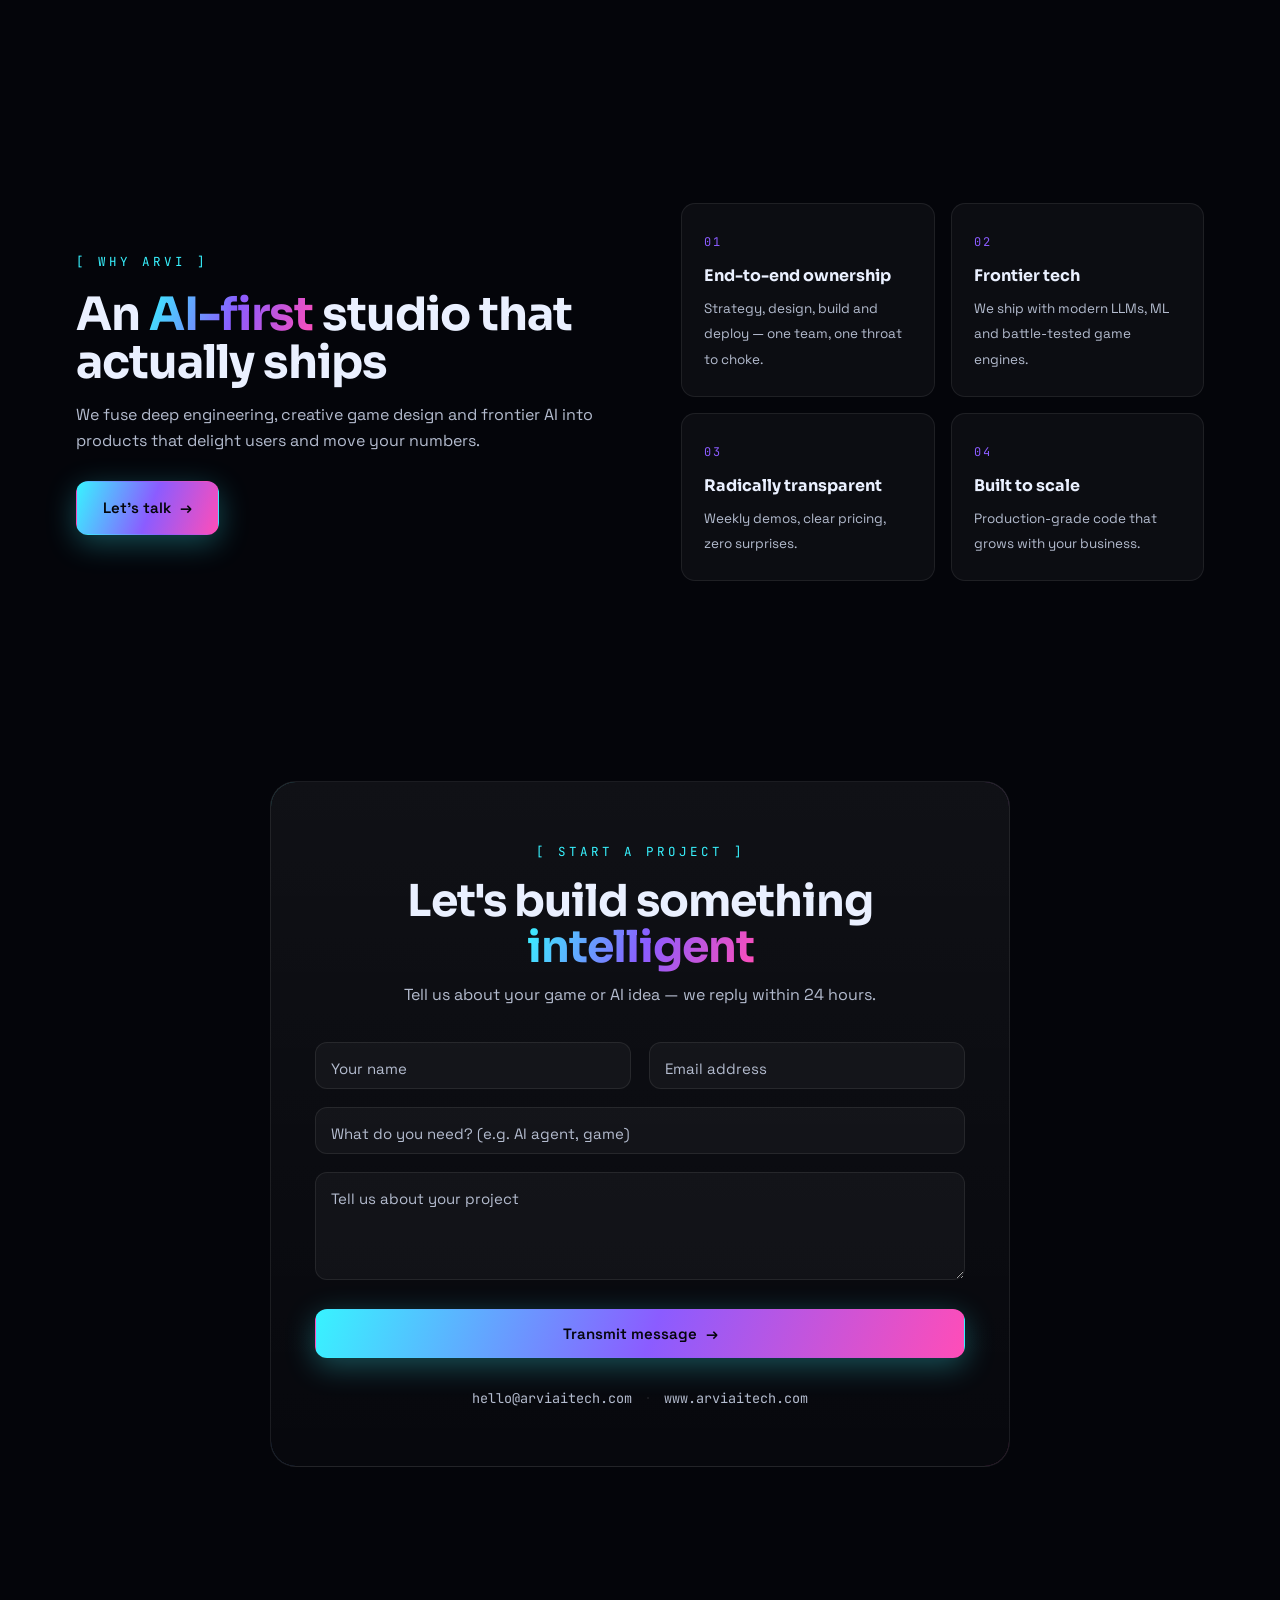
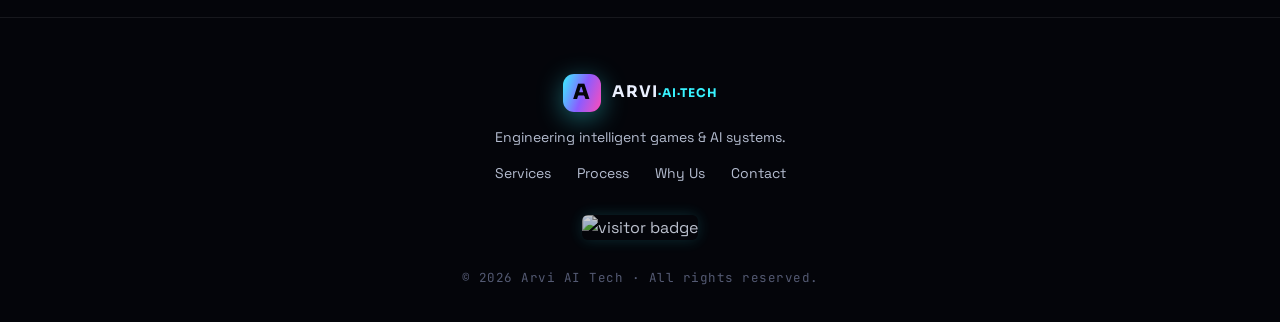
==== commit ff171ec5: "Add Indus App Store link for SEO" ====
--- a/index.html
+++ b/index.html
@@ -185,7 +185,10 @@
         <div class="card-icon" style="background: rgba(255,0,122,0.1); font-size: 36px; padding-bottom: 5px;">🏹</div>
         <h3 style="font-size: 26px;">Arrow Escape</h3>
         <p style="margin-bottom: 24px; font-size: 15px;">Test your reflexes in our new arrow-based puzzle runner. Tap to steer, avoid obstacles, and escape the maze.</p>
-        <a href="https://play.google.com/apps/testing/com.arviaitech.arrowescape" target="_blank" rel="noopener noreferrer" class="btn btn-sm btn-primary" style="background: linear-gradient(135deg, #ff007a, var(--violet)); box-shadow: 0 12px 30px rgba(255,0,122,0.25); text-decoration: none;" data-magnetic>Join Arrow Escape Playtest <span>→</span></a>
+        <div style="display: flex; flex-direction: column; gap: 12px; margin-top: auto;">
+          <a href="https://play.google.com/apps/testing/com.arviaitech.arrowescape" target="_blank" rel="noopener noreferrer" class="btn btn-sm btn-primary" style="background: linear-gradient(135deg, #ff007a, var(--violet)); box-shadow: 0 12px 30px rgba(255,0,122,0.25); text-decoration: none;" data-magnetic>Join Playtest <span>→</span></a>
+          <a href="https://www.indusappstore.com/apps/puzzle/arrows-escape/com.himanshu.arrows_escape/?page=details&id=com.himanshu.arrows_escape" target="_blank" rel="noopener noreferrer" class="btn btn-sm" style="background: rgba(255,255,255,0.05); border: 1px solid rgba(255,255,255,0.1); text-decoration: none;" data-magnetic>Get on Indus Store <span>→</span></a>
+        </div>
       </article>
     </div>
   </section>
--- a/styles.css
+++ b/styles.css
@@ -54,7 +54,7 @@
 }
 
 /* ---------- Cursor ---------- */
-.cursor-dot, .cursor-ring { position: fixed; top: 0; left: 0; z-index: 1000; pointer-events: none; border-radius: 50%; transform: translate(-50%, -50%); }
+.cursor-dot, .cursor-ring { position: fixed; top: 0; left: 0; z-index: 99999; pointer-events: none; border-radius: 50%; transform: translate(-50%, -50%); }
 .cursor-dot { width: 6px; height: 6px; background: var(--cyan); box-shadow: var(--glow-cyan); }
 .cursor-ring { width: 34px; height: 34px; border: 1px solid rgba(56,243,255,0.5); transition: width .25s, height .25s, border-color .25s, background .25s; }
 .cursor-ring.hover { width: 56px; height: 56px; border-color: var(--violet); background: rgba(139,92,255,0.12); }
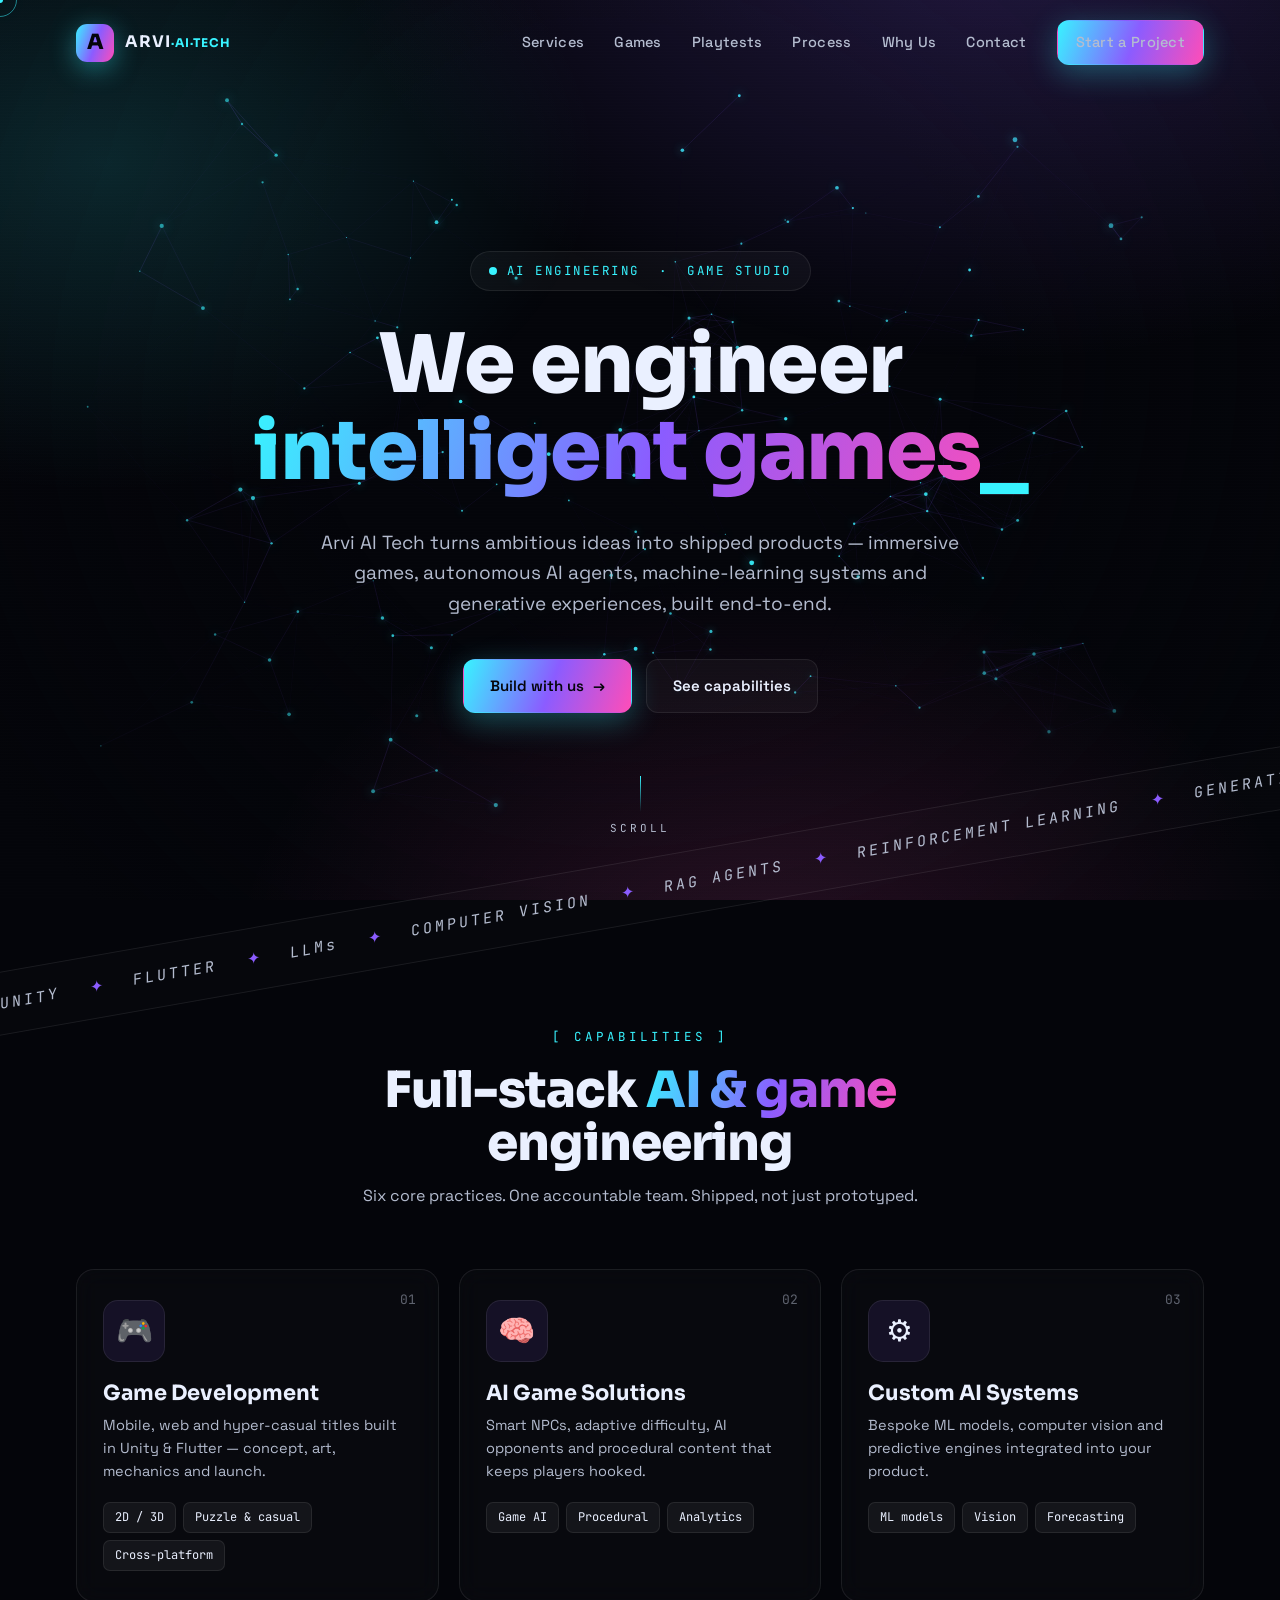
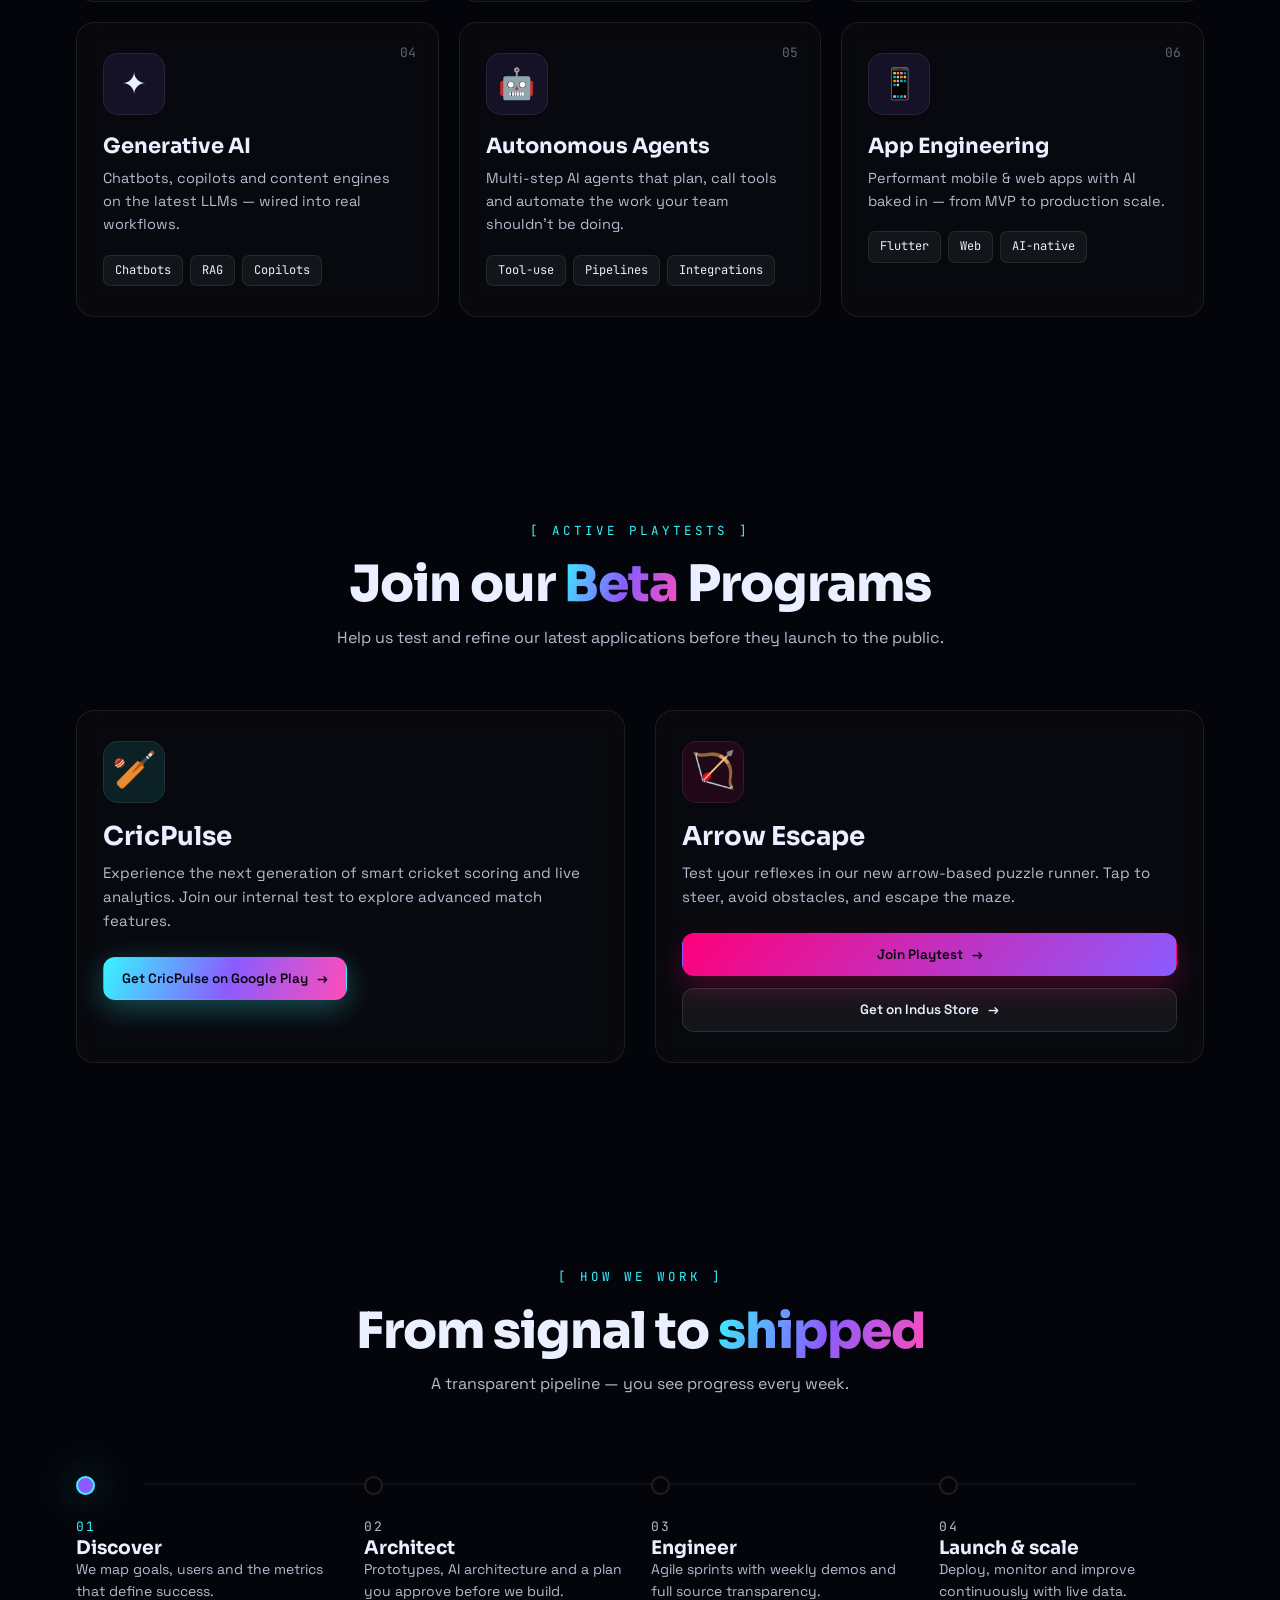
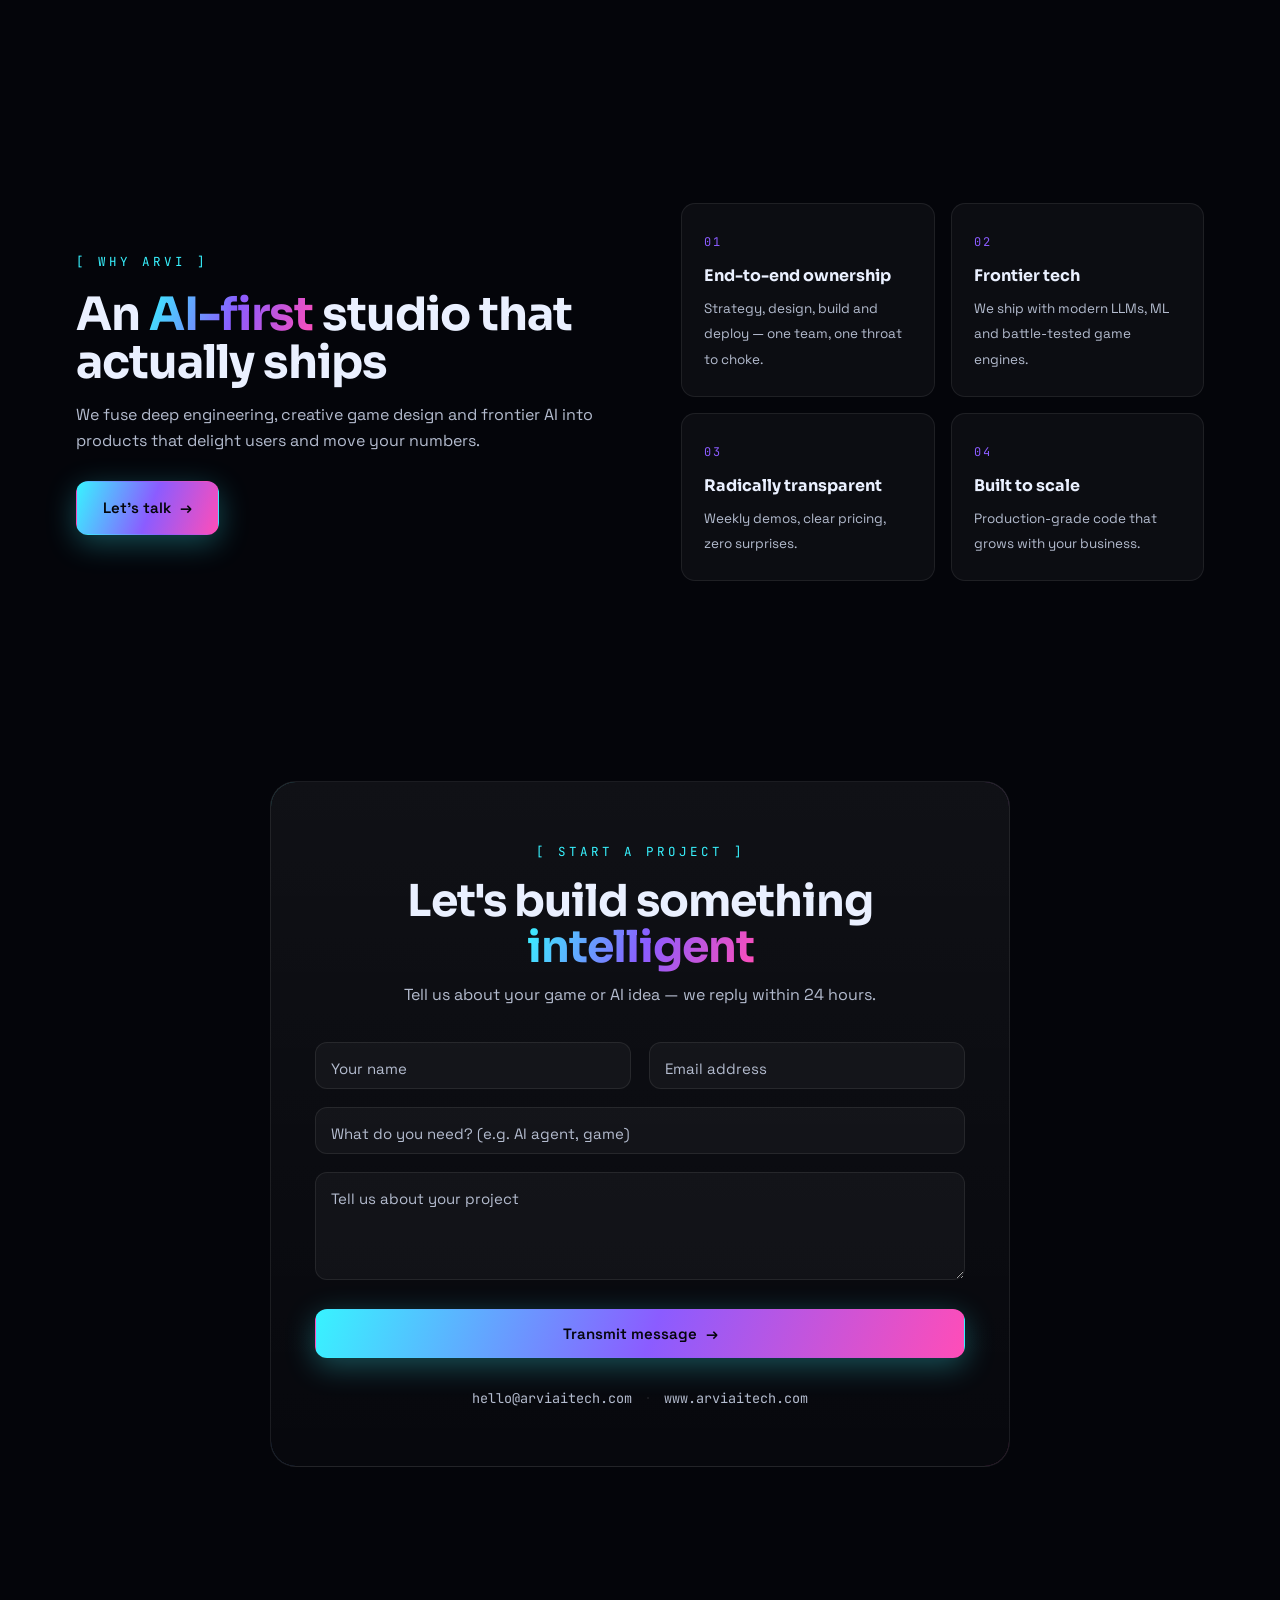
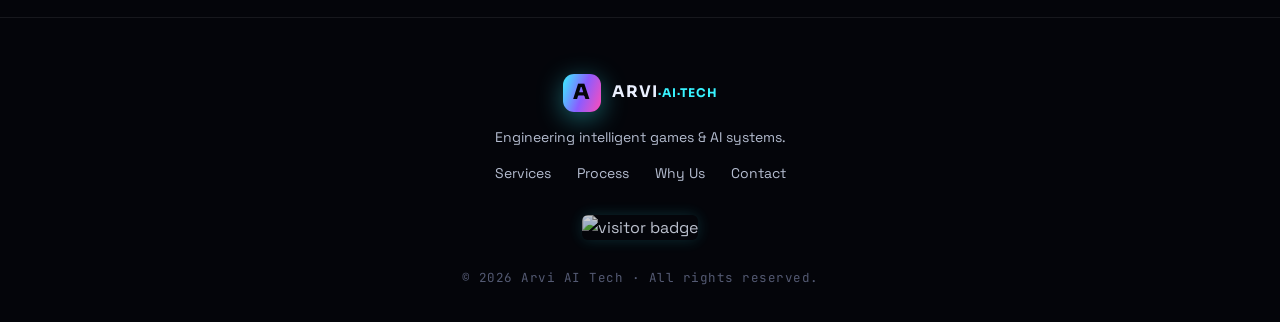
==== commit bd3b37b0: "Create dedicated games page and add to nav" ====
--- a/index.html
+++ b/index.html
@@ -57,6 +57,7 @@
     </a>
     <nav class="nav-links" id="navLinks">
       <a href="#services">Services</a>
+      <a href="games.html">Games</a>
       <a href="#playtests">Playtests</a>
       <a href="#process">Process</a>
       <a href="#why">Why Us</a>
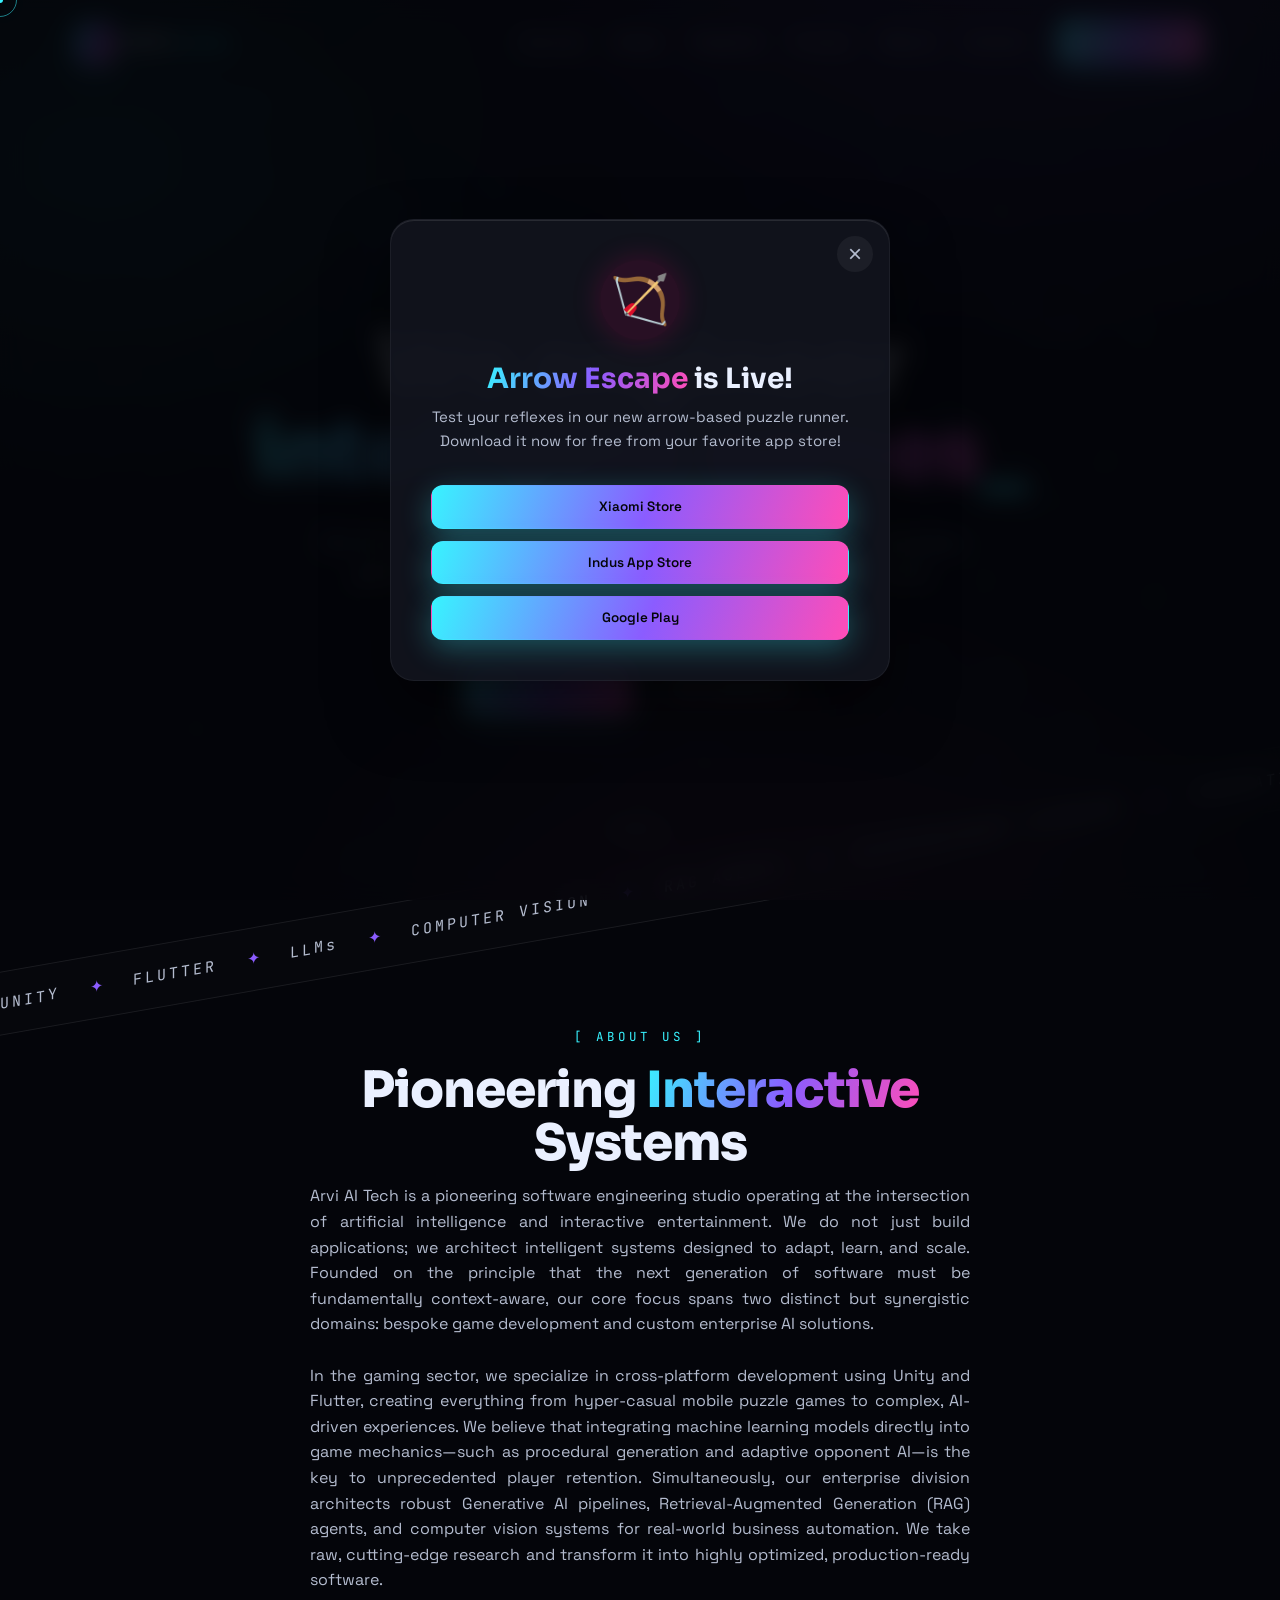
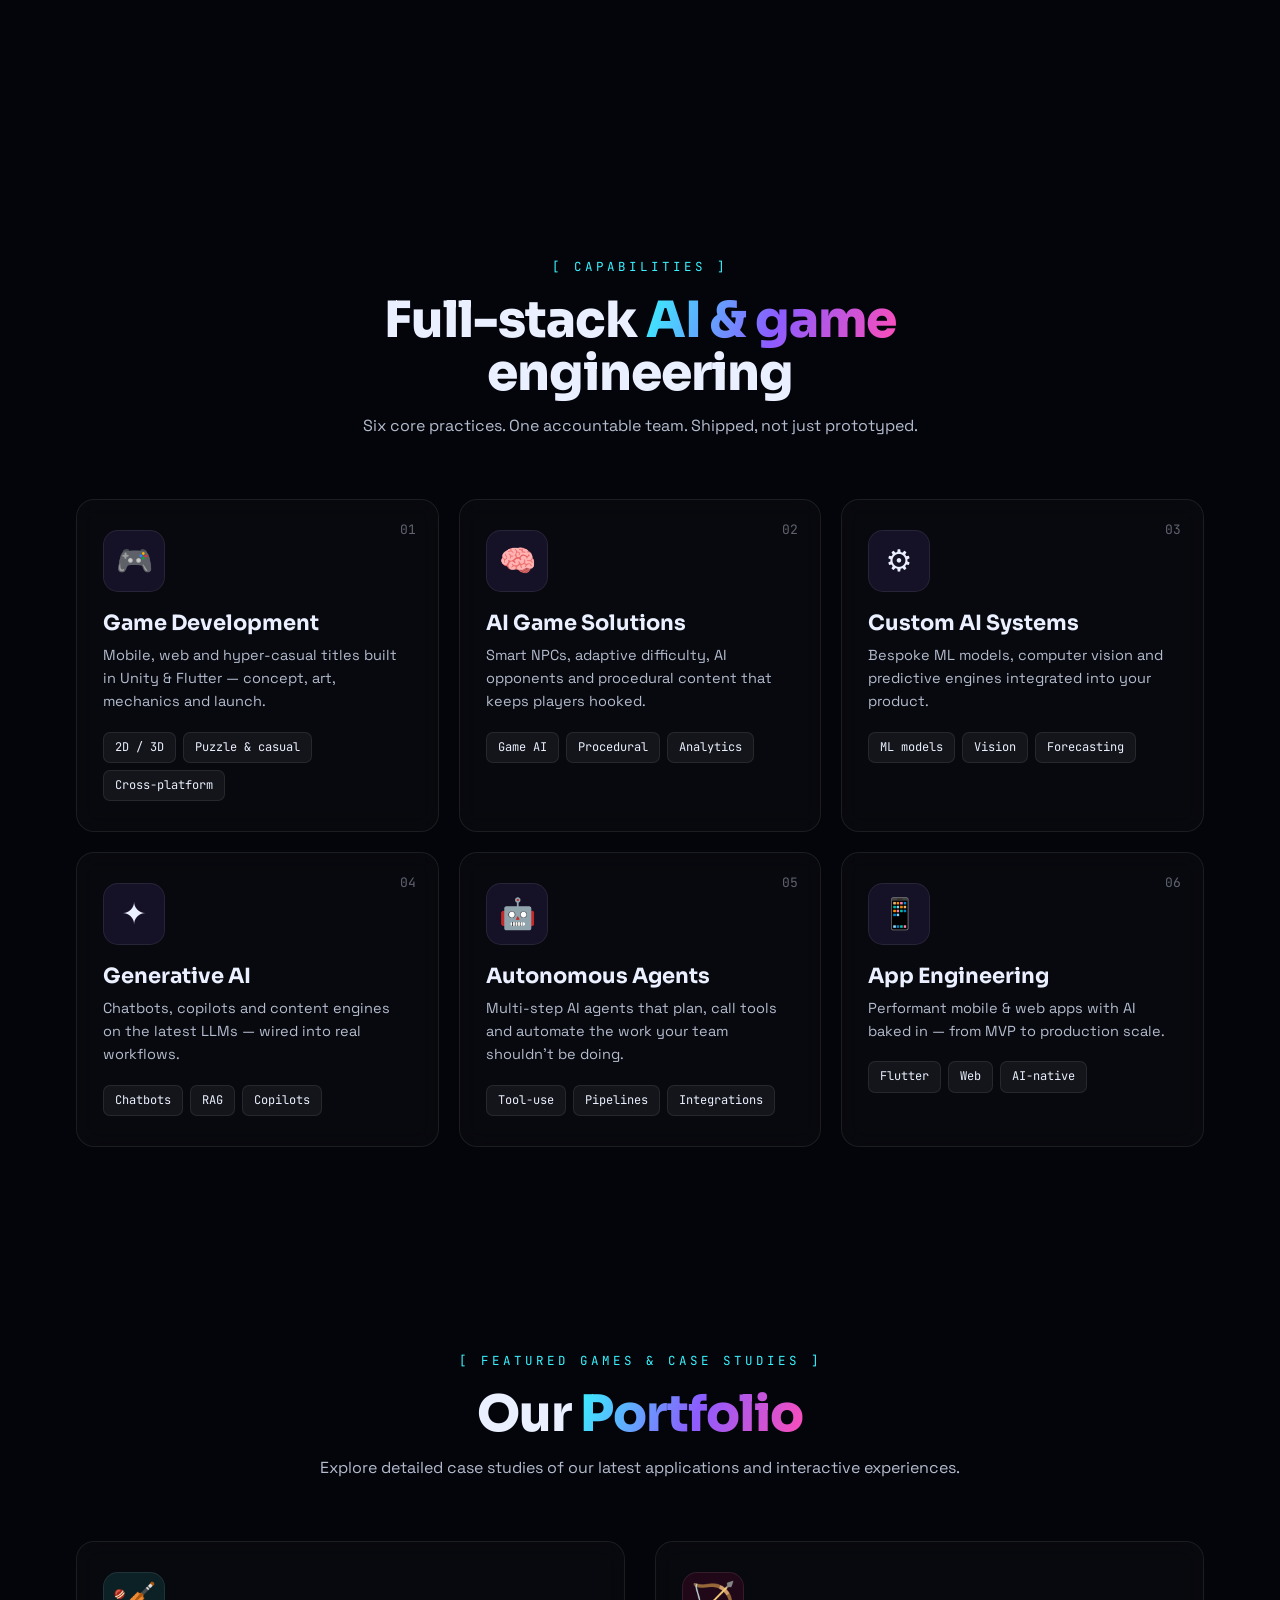
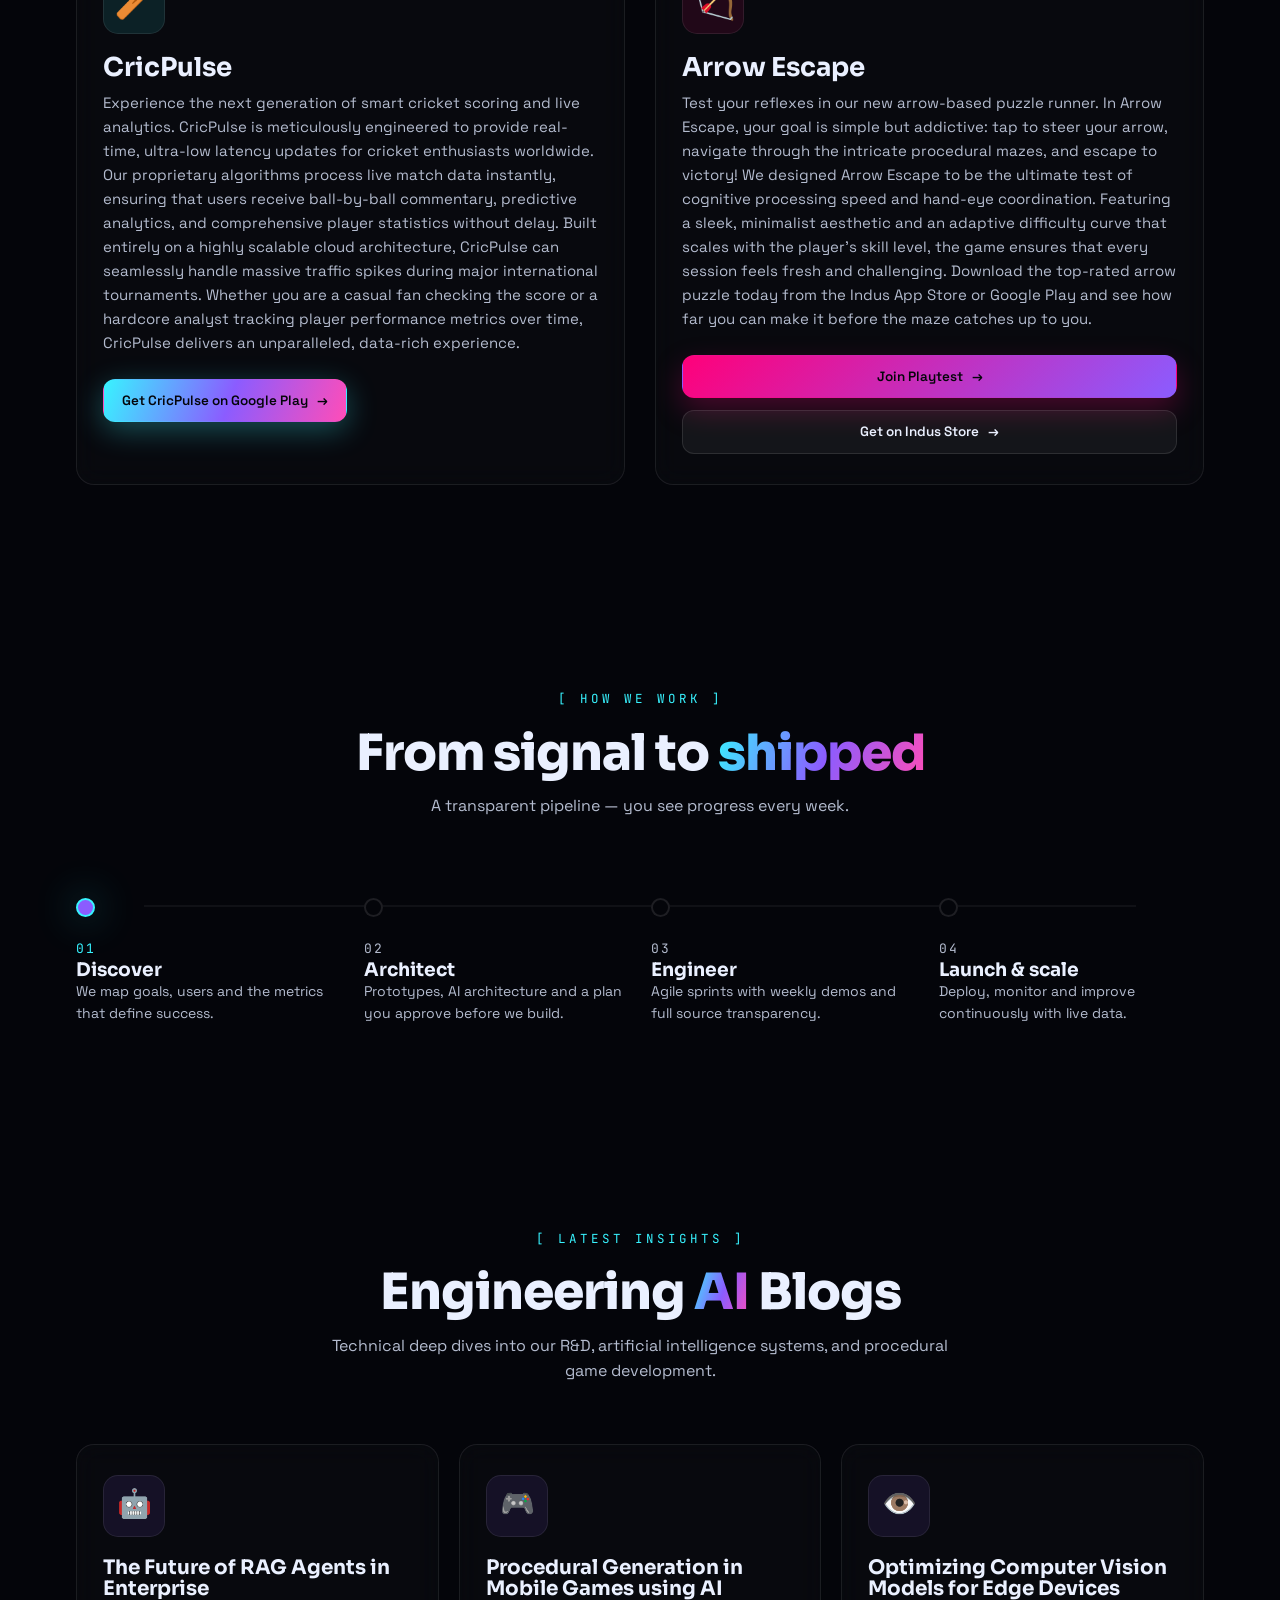
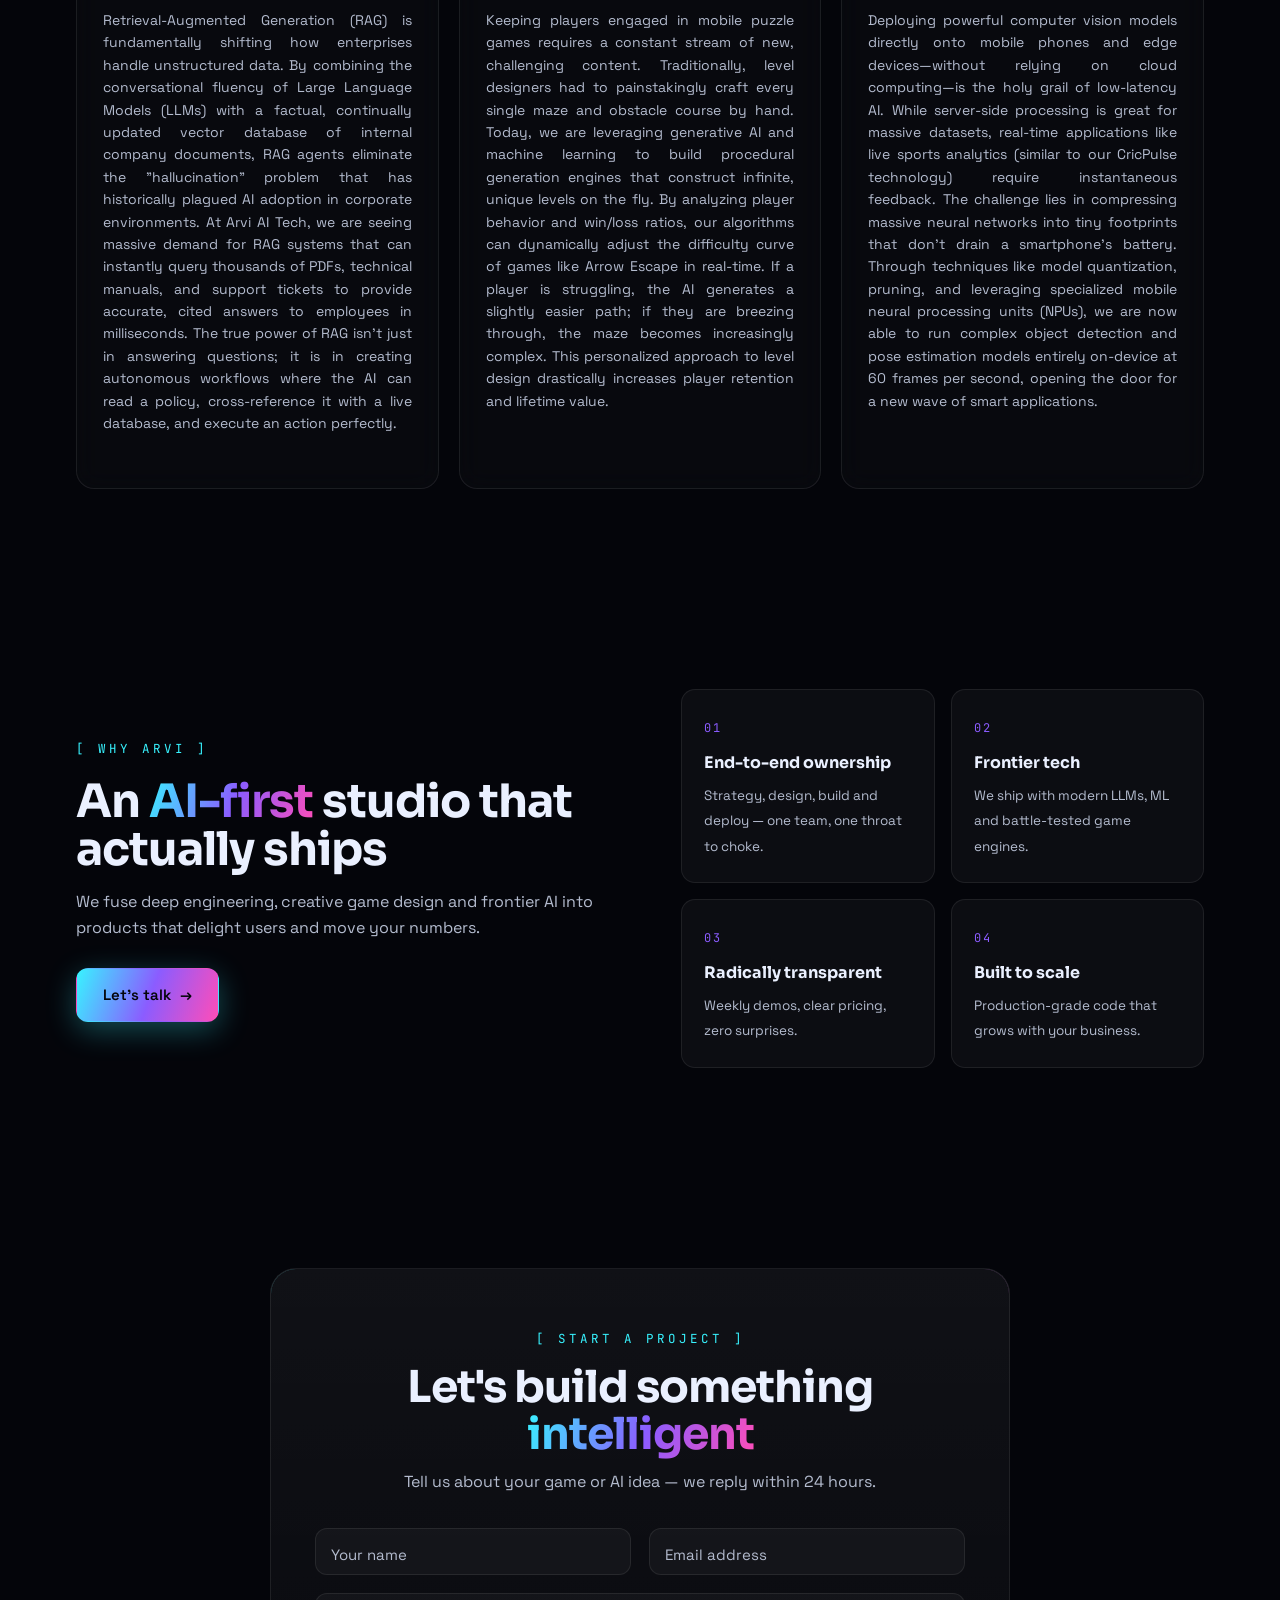
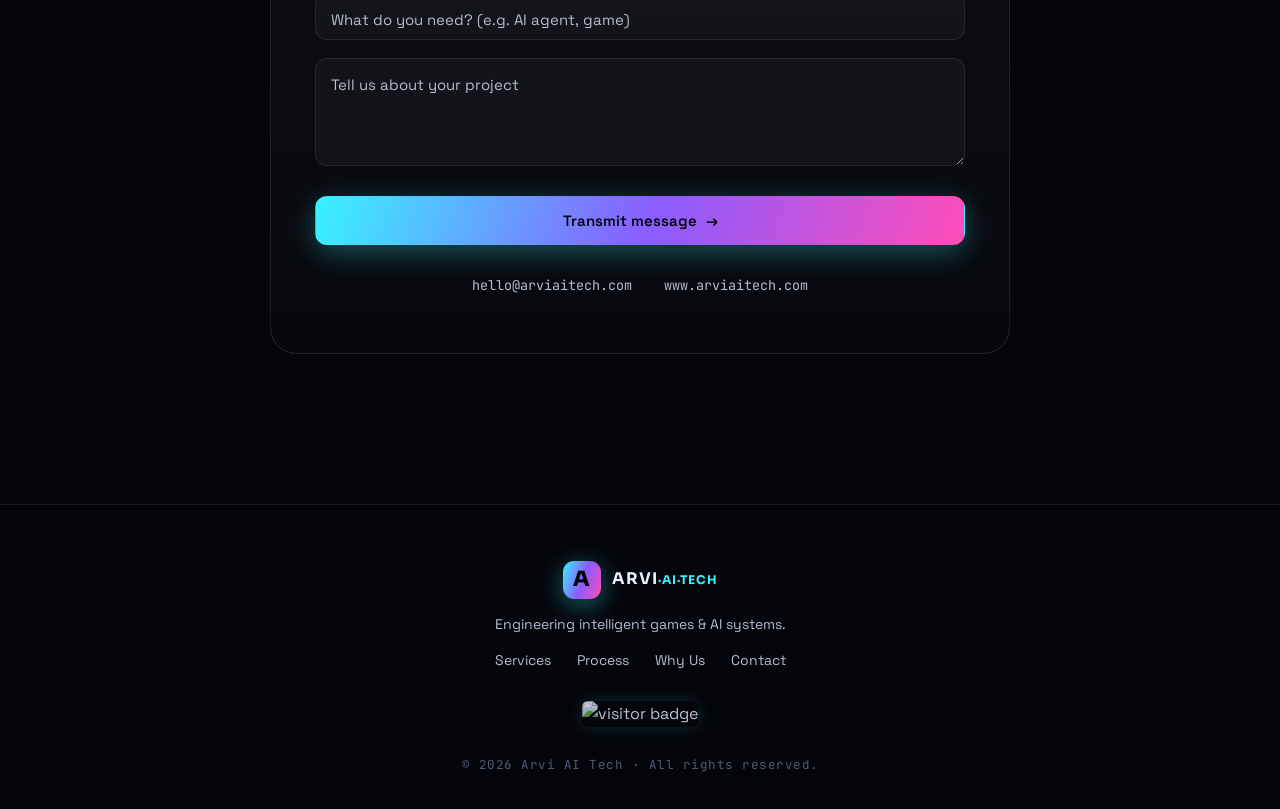
==== commit faf10b80: "Inject SEO content: About Us, Expanded Game Descriptions, and AI Blogs to resolve AdSense Low Value " ====
--- a/index.html
+++ b/index.html
@@ -105,6 +105,15 @@
     </div>
   </div>
 
+  <!-- About Us -->
+  <section class="section" id="about">
+    <div class="section-head" data-reveal>
+      <span class="eyebrow">[ ABOUT US ]</span>
+      <h2>Pioneering <span class="gradient-text">Interactive</span> Systems</h2>
+      <p style="text-align: justify; max-width: 800px; margin: 0 auto;">Arvi AI Tech is a pioneering software engineering studio operating at the intersection of artificial intelligence and interactive entertainment. We do not just build applications; we architect intelligent systems designed to adapt, learn, and scale. Founded on the principle that the next generation of software must be fundamentally context-aware, our core focus spans two distinct but synergistic domains: bespoke game development and custom enterprise AI solutions.<br><br>In the gaming sector, we specialize in cross-platform development using Unity and Flutter, creating everything from hyper-casual mobile puzzle games to complex, AI-driven experiences. We believe that integrating machine learning models directly into game mechanics—such as procedural generation and adaptive opponent AI—is the key to unprecedented player retention. Simultaneously, our enterprise division architects robust Generative AI pipelines, Retrieval-Augmented Generation (RAG) agents, and computer vision systems for real-world business automation. We take raw, cutting-edge research and transform it into highly optimized, production-ready software.</p>
+    </div>
+  </section>
+
   <!-- Services -->
   <section class="section" id="services">
     <div class="section-head" data-reveal>
@@ -167,9 +176,9 @@
   <!-- Active Playtests -->
   <section class="section" id="playtests">
     <div class="section-head" data-reveal>
-      <span class="eyebrow">[ ACTIVE PLAYTESTS ]</span>
-      <h2>Join our <span class="gradient-text">Beta</span> Programs</h2>
-      <p>Help us test and refine our latest applications before they launch to the public.</p>
+      <span class="eyebrow">[ FEATURED GAMES & CASE STUDIES ]</span>
+      <h2>Our <span class="gradient-text">Portfolio</span></h2>
+      <p>Explore detailed case studies of our latest applications and interactive experiences.</p>
     </div>
 
     <div class="playtests-grid">
@@ -177,7 +186,7 @@
         <div class="card-glow"></div>
         <div class="card-icon" style="background: rgba(56,243,255,0.1); font-size: 36px; padding-bottom: 5px;">🏏</div>
         <h3 style="font-size: 26px;">CricPulse</h3>
-        <p style="margin-bottom: 24px; font-size: 15px;">Experience the next generation of smart cricket scoring and live analytics. Join our internal test to explore advanced match features.</p>
+        <p style="margin-bottom: 24px; font-size: 15px;">Experience the next generation of smart cricket scoring and live analytics. CricPulse is meticulously engineered to provide real-time, ultra-low latency updates for cricket enthusiasts worldwide. Our proprietary algorithms process live match data instantly, ensuring that users receive ball-by-ball commentary, predictive analytics, and comprehensive player statistics without delay. Built entirely on a highly scalable cloud architecture, CricPulse can seamlessly handle massive traffic spikes during major international tournaments. Whether you are a casual fan checking the score or a hardcore analyst tracking player performance metrics over time, CricPulse delivers an unparalleled, data-rich experience.</p>
         <a href="https://play.google.com/store/apps/details?id=com.arviai.cricpulse" target="_blank" rel="noopener noreferrer" class="btn btn-sm btn-primary" style="text-decoration: none;" data-magnetic>Get CricPulse on Google Play <span>→</span></a>
       </article>
 
@@ -185,7 +194,7 @@
         <div class="card-glow"></div>
         <div class="card-icon" style="background: rgba(255,0,122,0.1); font-size: 36px; padding-bottom: 5px;">🏹</div>
         <h3 style="font-size: 26px;">Arrow Escape</h3>
-        <p style="margin-bottom: 24px; font-size: 15px;">Test your reflexes in our new arrow-based puzzle runner. Tap to steer, avoid obstacles, and escape the maze.</p>
+        <p style="margin-bottom: 24px; font-size: 15px;">Test your reflexes in our new arrow-based puzzle runner. In Arrow Escape, your goal is simple but addictive: tap to steer your arrow, navigate through the intricate procedural mazes, and escape to victory! We designed Arrow Escape to be the ultimate test of cognitive processing speed and hand-eye coordination. Featuring a sleek, minimalist aesthetic and an adaptive difficulty curve that scales with the player's skill level, the game ensures that every session feels fresh and challenging. Download the top-rated arrow puzzle today from the Indus App Store or Google Play and see how far you can make it before the maze catches up to you.</p>
         <div style="display: flex; flex-direction: column; gap: 12px; margin-top: auto;">
           <a href="https://play.google.com/apps/testing/com.arviaitech.arrowescape" target="_blank" rel="noopener noreferrer" class="btn btn-sm btn-primary" style="background: linear-gradient(135deg, #ff007a, var(--violet)); box-shadow: 0 12px 30px rgba(255,0,122,0.25); text-decoration: none;" data-magnetic>Join Playtest <span>→</span></a>
           <a href="https://www.indusappstore.com/apps/puzzle/arrows-escape/com.himanshu.arrows_escape/?page=details&id=com.himanshu.arrows_escape" target="_blank" rel="noopener noreferrer" class="btn btn-sm" style="background: rgba(255,255,255,0.05); border: 1px solid rgba(255,255,255,0.1); text-decoration: none;" data-magnetic>Get on Indus Store <span>→</span></a>
@@ -207,6 +216,38 @@
       <div class="t-step" data-reveal><span class="t-no">02</span><h3>Architect</h3><p>Prototypes, AI architecture and a plan you approve before we build.</p></div>
       <div class="t-step" data-reveal><span class="t-no">03</span><h3>Engineer</h3><p>Agile sprints with weekly demos and full source transparency.</p></div>
       <div class="t-step" data-reveal><span class="t-no">04</span><h3>Launch &amp; scale</h3><p>Deploy, monitor and improve continuously with live data.</p></div>
+    </div>
+  </section>
+
+  <!-- Latest Insights / Blogs -->
+  <section class="section" id="insights">
+    <div class="section-head" data-reveal>
+      <span class="eyebrow">[ LATEST INSIGHTS ]</span>
+      <h2>Engineering <span class="gradient-text">AI</span> Blogs</h2>
+      <p>Technical deep dives into our R&D, artificial intelligence systems, and procedural game development.</p>
+    </div>
+
+    <div class="cards" style="grid-template-columns: repeat(auto-fit, minmax(300px, 1fr));">
+      <article class="card tilt" data-reveal>
+        <div class="card-glow"></div>
+        <div class="card-icon" style="font-size: 28px; padding-bottom: 5px;">🤖</div>
+        <h3 style="font-size: 20px;">The Future of RAG Agents in Enterprise</h3>
+        <p style="margin-bottom: 24px; font-size: 14px; text-align: justify;">Retrieval-Augmented Generation (RAG) is fundamentally shifting how enterprises handle unstructured data. By combining the conversational fluency of Large Language Models (LLMs) with a factual, continually updated vector database of internal company documents, RAG agents eliminate the "hallucination" problem that has historically plagued AI adoption in corporate environments. At Arvi AI Tech, we are seeing massive demand for RAG systems that can instantly query thousands of PDFs, technical manuals, and support tickets to provide accurate, cited answers to employees in milliseconds. The true power of RAG isn't just in answering questions; it is in creating autonomous workflows where the AI can read a policy, cross-reference it with a live database, and execute an action perfectly.</p>
+      </article>
+
+      <article class="card tilt" data-reveal>
+        <div class="card-glow"></div>
+        <div class="card-icon" style="font-size: 28px; padding-bottom: 5px;">🎮</div>
+        <h3 style="font-size: 20px;">Procedural Generation in Mobile Games using AI</h3>
+        <p style="margin-bottom: 24px; font-size: 14px; text-align: justify;">Keeping players engaged in mobile puzzle games requires a constant stream of new, challenging content. Traditionally, level designers had to painstakingly craft every single maze and obstacle course by hand. Today, we are leveraging generative AI and machine learning to build procedural generation engines that construct infinite, unique levels on the fly. By analyzing player behavior and win/loss ratios, our algorithms can dynamically adjust the difficulty curve of games like Arrow Escape in real-time. If a player is struggling, the AI generates a slightly easier path; if they are breezing through, the maze becomes increasingly complex. This personalized approach to level design drastically increases player retention and lifetime value.</p>
+      </article>
+
+      <article class="card tilt" data-reveal>
+        <div class="card-glow"></div>
+        <div class="card-icon" style="font-size: 28px; padding-bottom: 5px;">👁️</div>
+        <h3 style="font-size: 20px;">Optimizing Computer Vision Models for Edge Devices</h3>
+        <p style="margin-bottom: 24px; font-size: 14px; text-align: justify;">Deploying powerful computer vision models directly onto mobile phones and edge devices—without relying on cloud computing—is the holy grail of low-latency AI. While server-side processing is great for massive datasets, real-time applications like live sports analytics (similar to our CricPulse technology) require instantaneous feedback. The challenge lies in compressing massive neural networks into tiny footprints that don't drain a smartphone's battery. Through techniques like model quantization, pruning, and leveraging specialized mobile neural processing units (NPUs), we are now able to run complex object detection and pose estimation models entirely on-device at 60 frames per second, opening the door for a new wave of smart applications.</p>
+      </article>
     </div>
   </section>
 
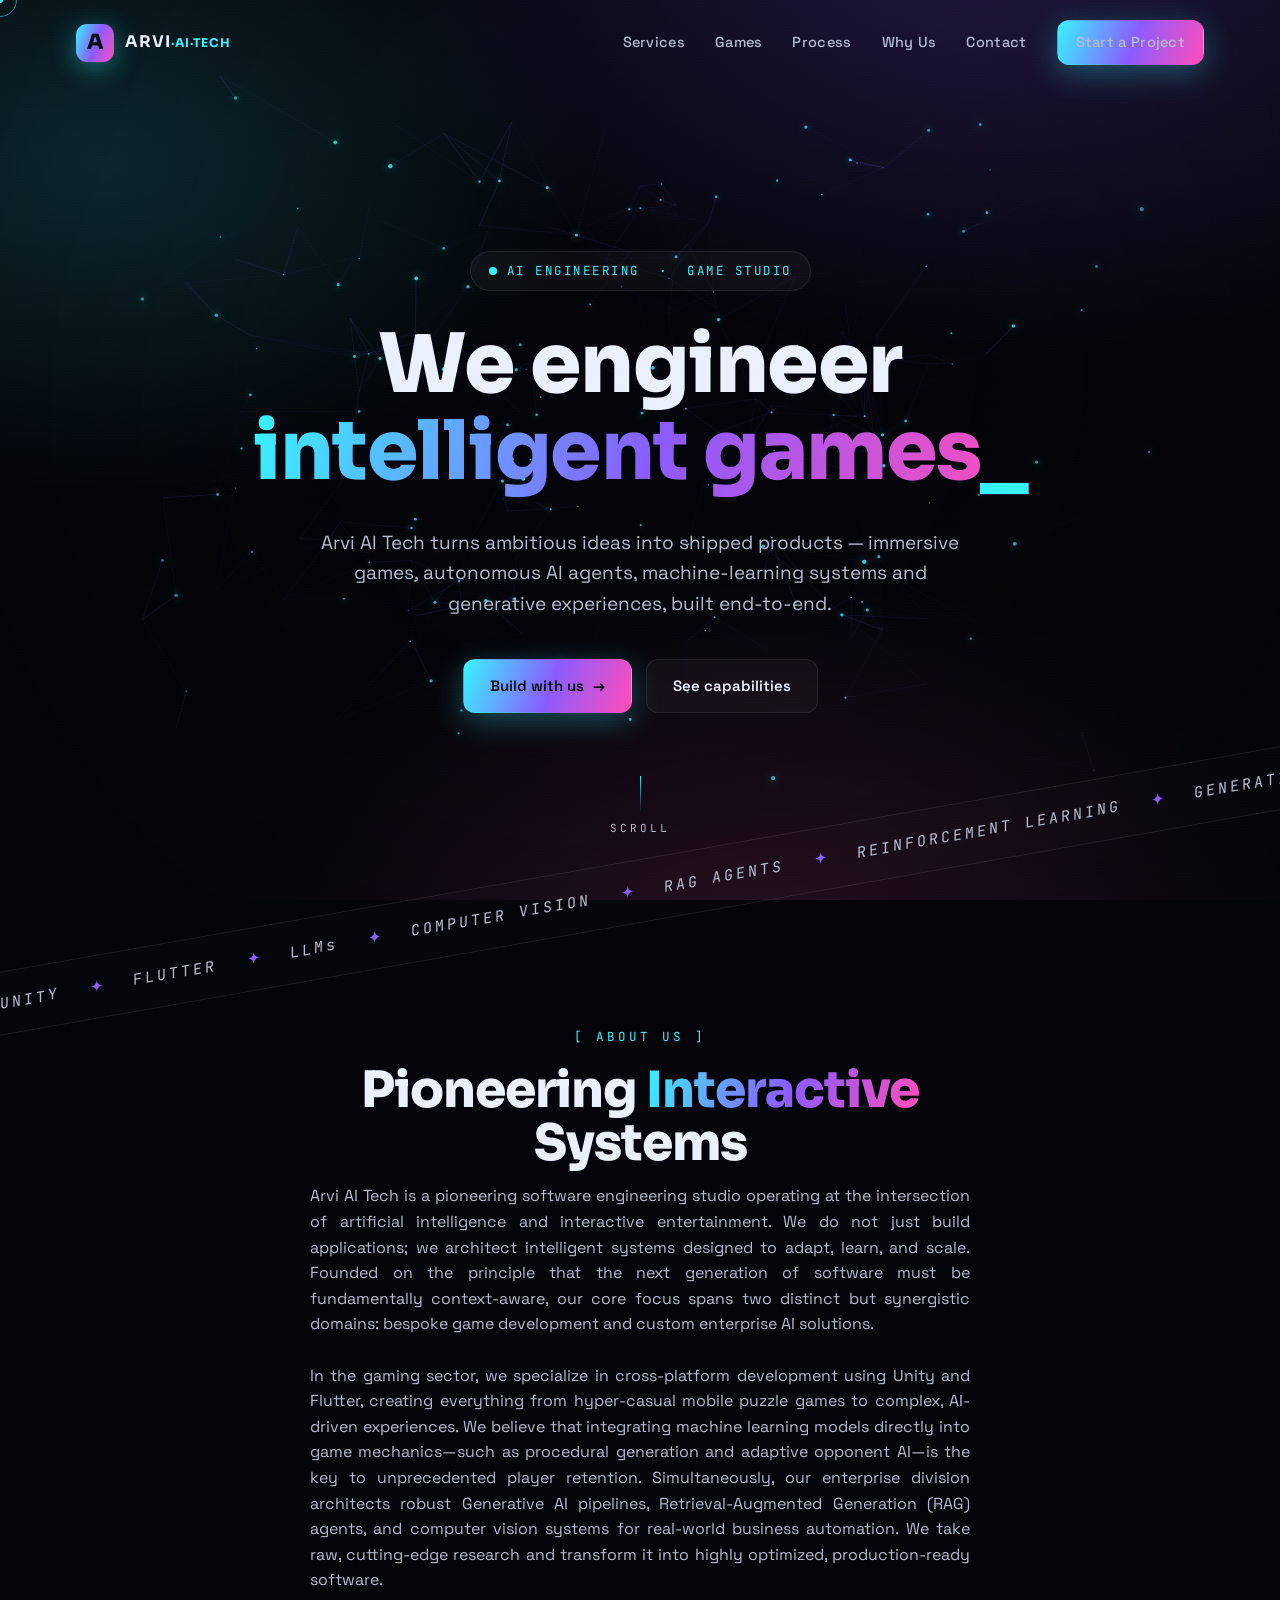
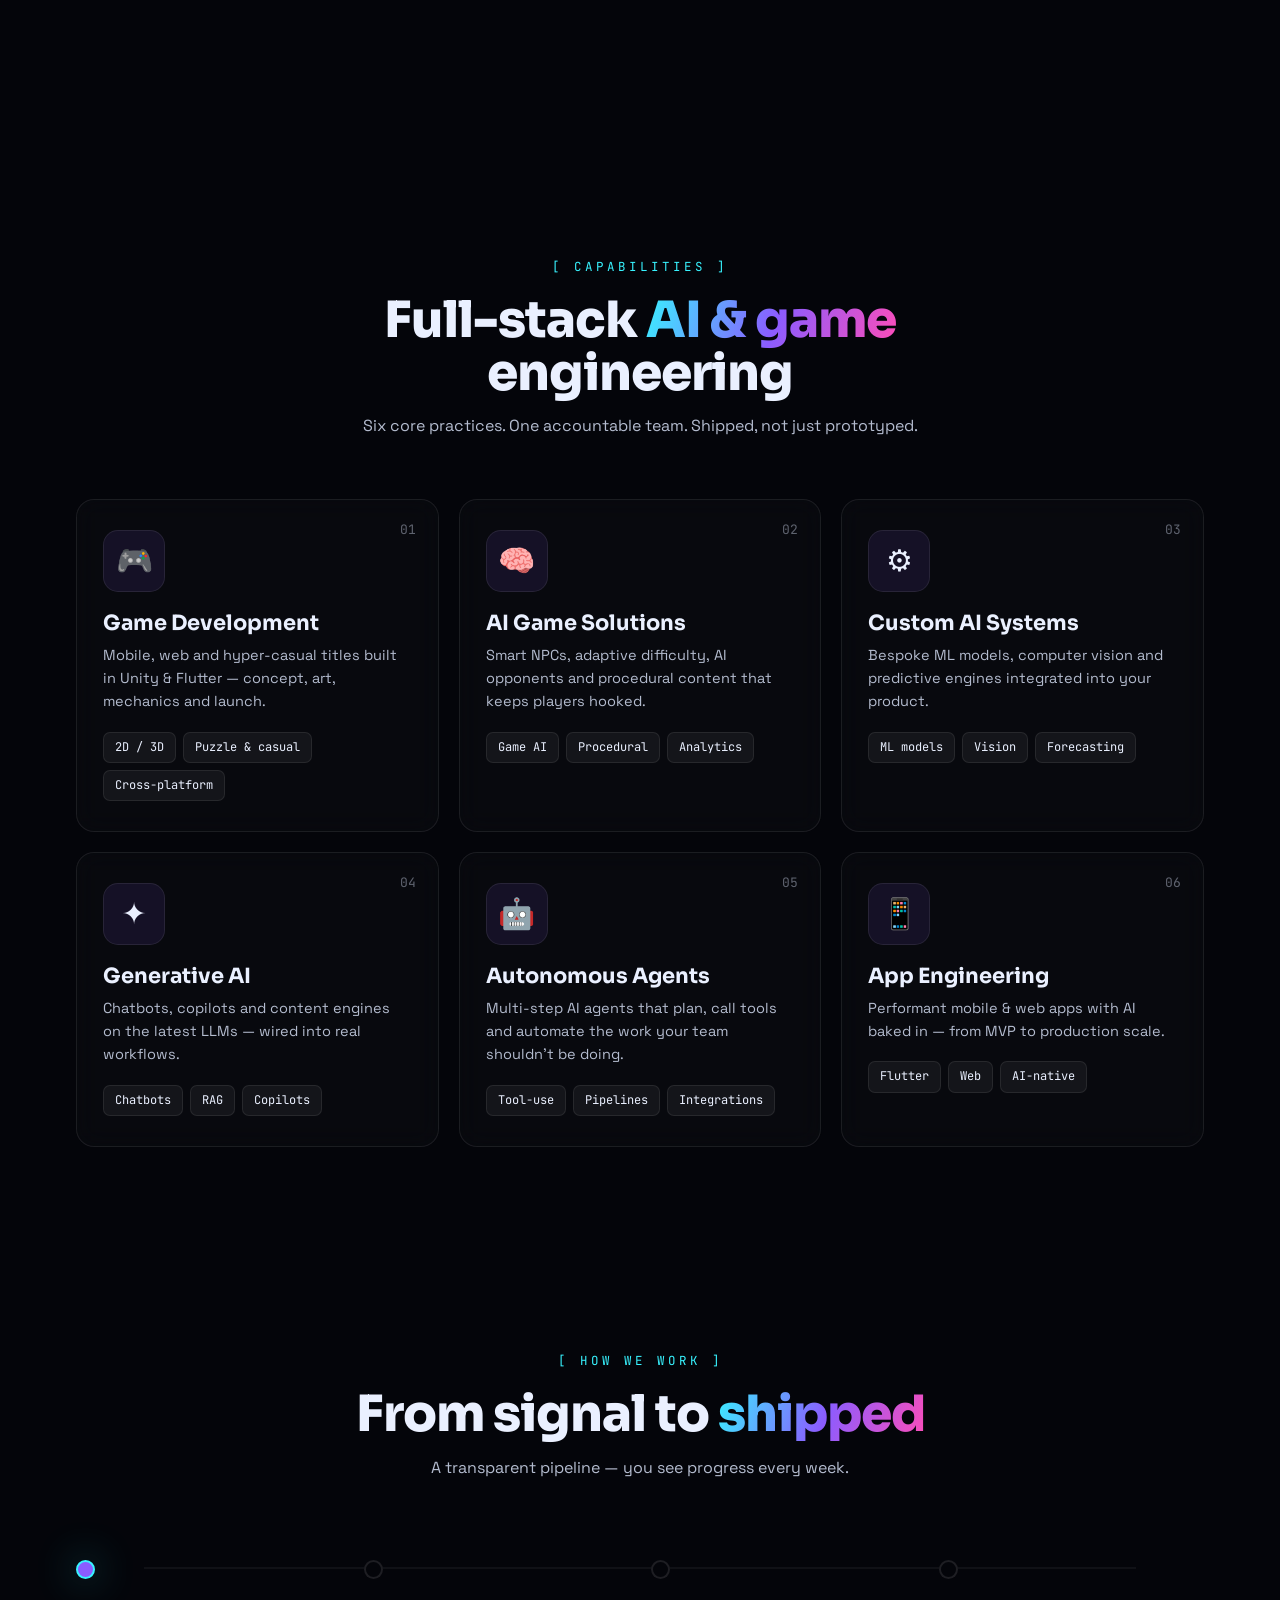
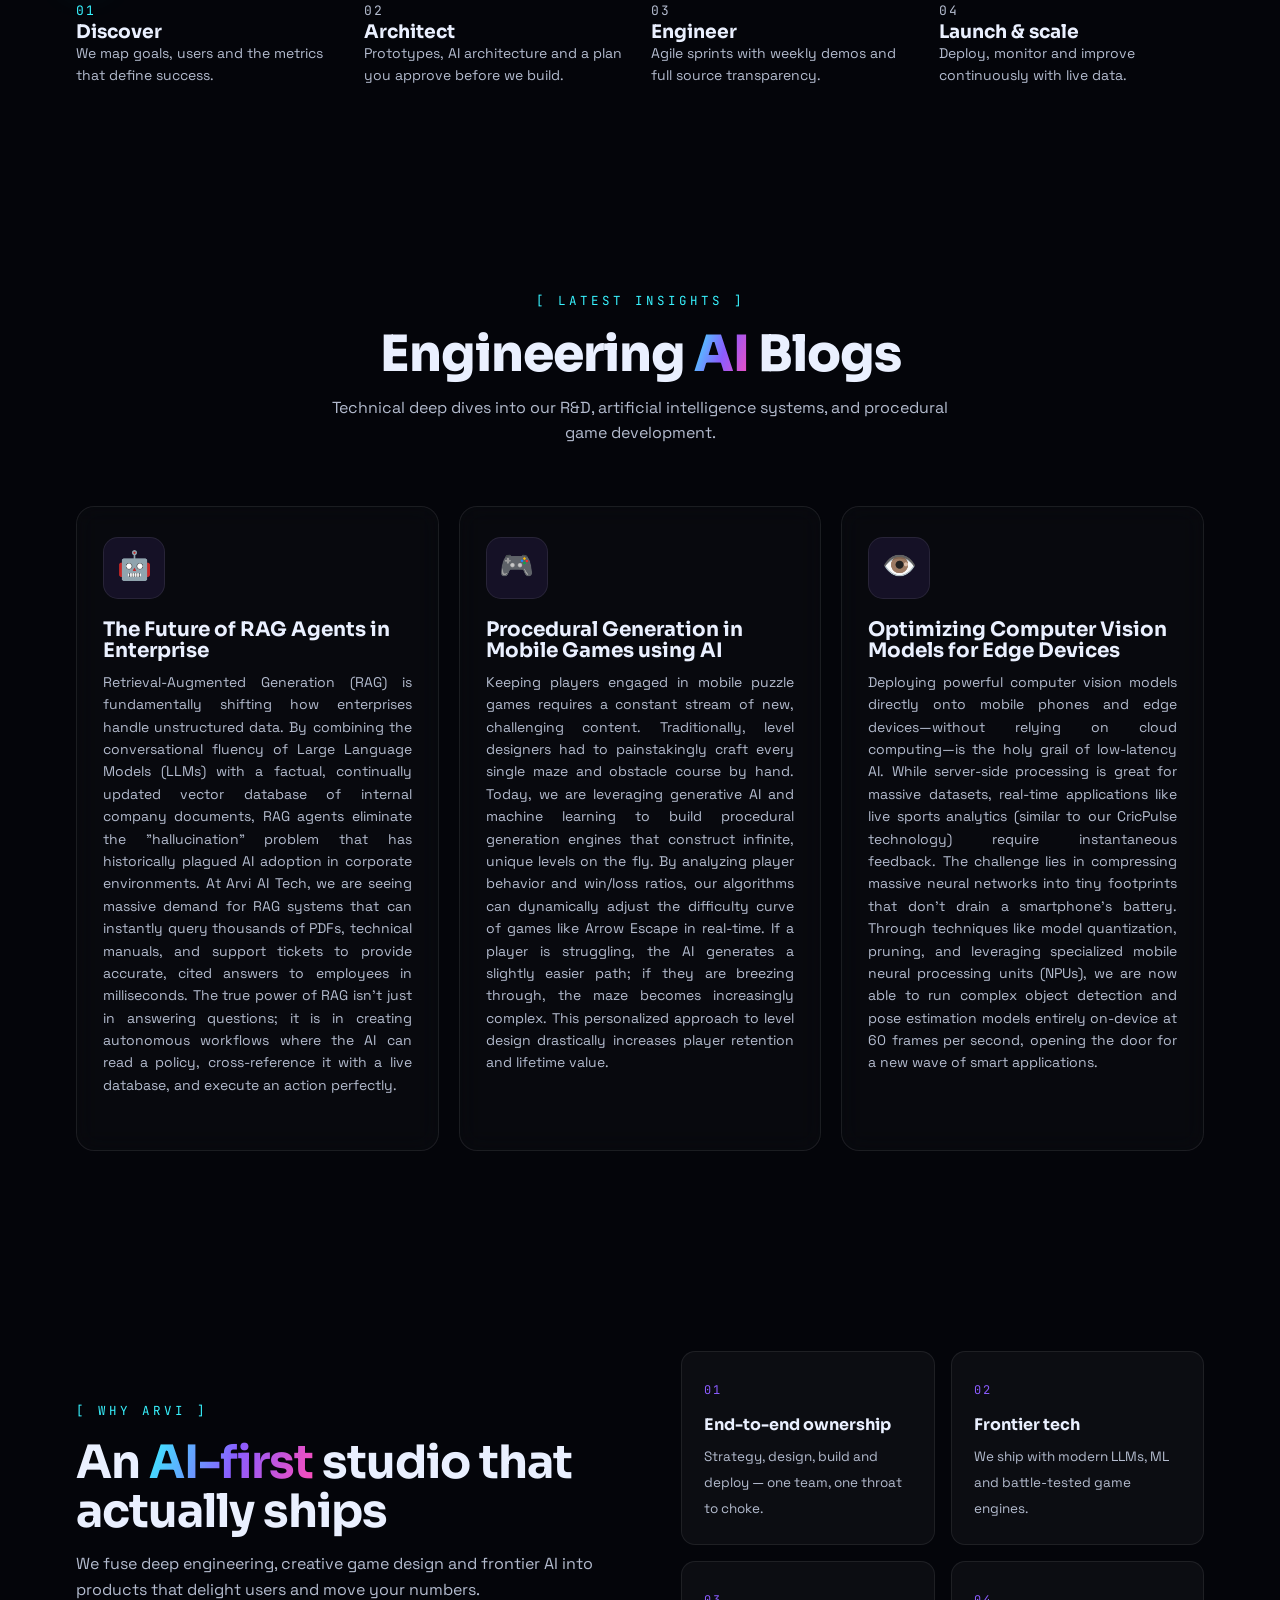
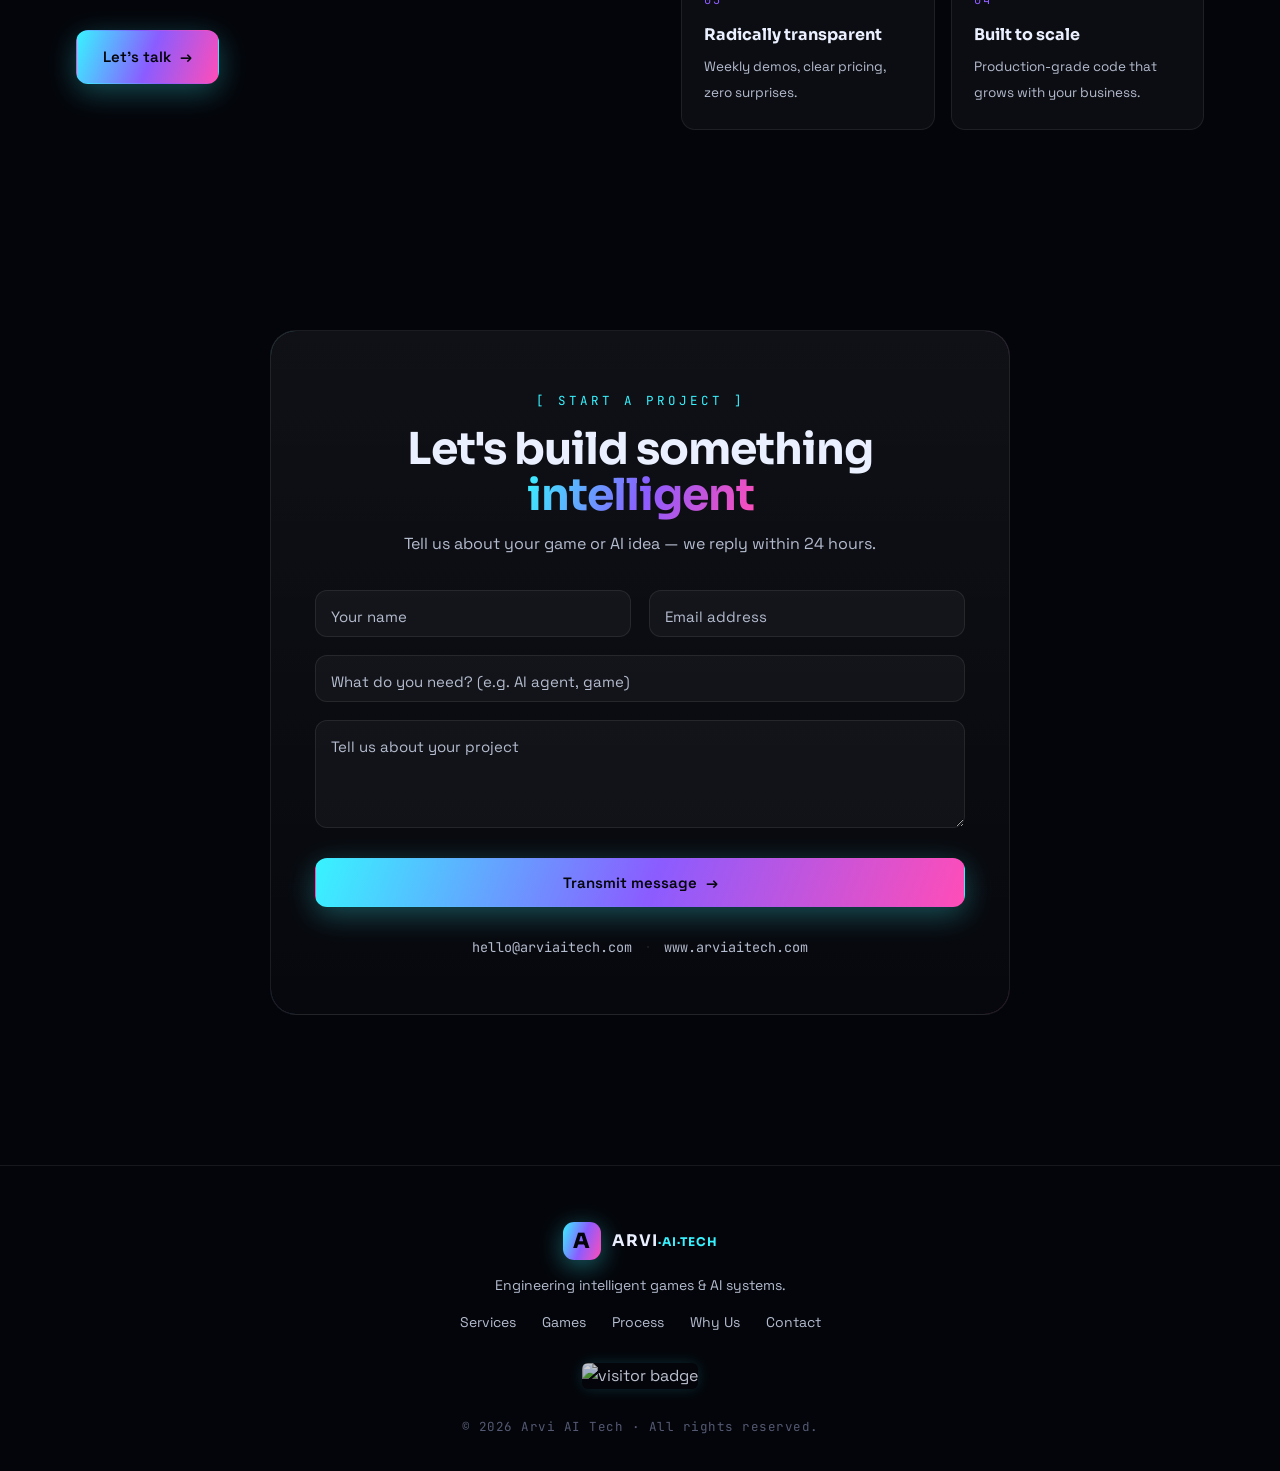
==== commit 3e2c8d07: "Move Playtests section to Games page and update navigation" ====
--- a/index.html
+++ b/index.html
@@ -58,7 +58,6 @@
     <nav class="nav-links" id="navLinks">
       <a href="#services">Services</a>
       <a href="games.html">Games</a>
-      <a href="#playtests">Playtests</a>
       <a href="#process">Process</a>
       <a href="#why">Why Us</a>
       <a href="#contact">Contact</a>
@@ -173,36 +172,6 @@
     </div>
   </section>
 
-  <!-- Active Playtests -->
-  <section class="section" id="playtests">
-    <div class="section-head" data-reveal>
-      <span class="eyebrow">[ FEATURED GAMES & CASE STUDIES ]</span>
-      <h2>Our <span class="gradient-text">Portfolio</span></h2>
-      <p>Explore detailed case studies of our latest applications and interactive experiences.</p>
-    </div>
-
-    <div class="playtests-grid">
-      <article class="card tilt" data-reveal>
-        <div class="card-glow"></div>
-        <div class="card-icon" style="background: rgba(56,243,255,0.1); font-size: 36px; padding-bottom: 5px;">🏏</div>
-        <h3 style="font-size: 26px;">CricPulse</h3>
-        <p style="margin-bottom: 24px; font-size: 15px;">Experience the next generation of smart cricket scoring and live analytics. CricPulse is meticulously engineered to provide real-time, ultra-low latency updates for cricket enthusiasts worldwide. Our proprietary algorithms process live match data instantly, ensuring that users receive ball-by-ball commentary, predictive analytics, and comprehensive player statistics without delay. Built entirely on a highly scalable cloud architecture, CricPulse can seamlessly handle massive traffic spikes during major international tournaments. Whether you are a casual fan checking the score or a hardcore analyst tracking player performance metrics over time, CricPulse delivers an unparalleled, data-rich experience.</p>
-        <a href="https://play.google.com/store/apps/details?id=com.arviai.cricpulse" target="_blank" rel="noopener noreferrer" class="btn btn-sm btn-primary" style="text-decoration: none;" data-magnetic>Get CricPulse on Google Play <span>→</span></a>
-      </article>
-
-      <article class="card tilt" data-reveal>
-        <div class="card-glow"></div>
-        <div class="card-icon" style="background: rgba(255,0,122,0.1); font-size: 36px; padding-bottom: 5px;">🏹</div>
-        <h3 style="font-size: 26px;">Arrow Escape</h3>
-        <p style="margin-bottom: 24px; font-size: 15px;">Test your reflexes in our new arrow-based puzzle runner. In Arrow Escape, your goal is simple but addictive: tap to steer your arrow, navigate through the intricate procedural mazes, and escape to victory! We designed Arrow Escape to be the ultimate test of cognitive processing speed and hand-eye coordination. Featuring a sleek, minimalist aesthetic and an adaptive difficulty curve that scales with the player's skill level, the game ensures that every session feels fresh and challenging. Download the top-rated arrow puzzle today from the Indus App Store or Google Play and see how far you can make it before the maze catches up to you.</p>
-        <div style="display: flex; flex-direction: column; gap: 12px; margin-top: auto;">
-          <a href="https://play.google.com/apps/testing/com.arviaitech.arrowescape" target="_blank" rel="noopener noreferrer" class="btn btn-sm btn-primary" style="background: linear-gradient(135deg, #ff007a, var(--violet)); box-shadow: 0 12px 30px rgba(255,0,122,0.25); text-decoration: none;" data-magnetic>Join Playtest <span>→</span></a>
-          <a href="https://www.indusappstore.com/apps/puzzle/arrows-escape/com.himanshu.arrows_escape/?page=details&id=com.himanshu.arrows_escape" target="_blank" rel="noopener noreferrer" class="btn btn-sm" style="background: rgba(255,255,255,0.05); border: 1px solid rgba(255,255,255,0.1); text-decoration: none;" data-magnetic>Get on Indus Store <span>→</span></a>
-        </div>
-      </article>
-    </div>
-  </section>
-
   <!-- Process -->
   <section class="section" id="process">
     <div class="section-head" data-reveal>
@@ -301,6 +270,7 @@
       <p>Engineering intelligent games &amp; AI systems.</p>
       <div class="footer-links">
         <a href="#services">Services</a>
+        <a href="games.html">Games</a>
         <a href="#process">Process</a>
         <a href="#why">Why Us</a>
         <a href="#contact">Contact</a>
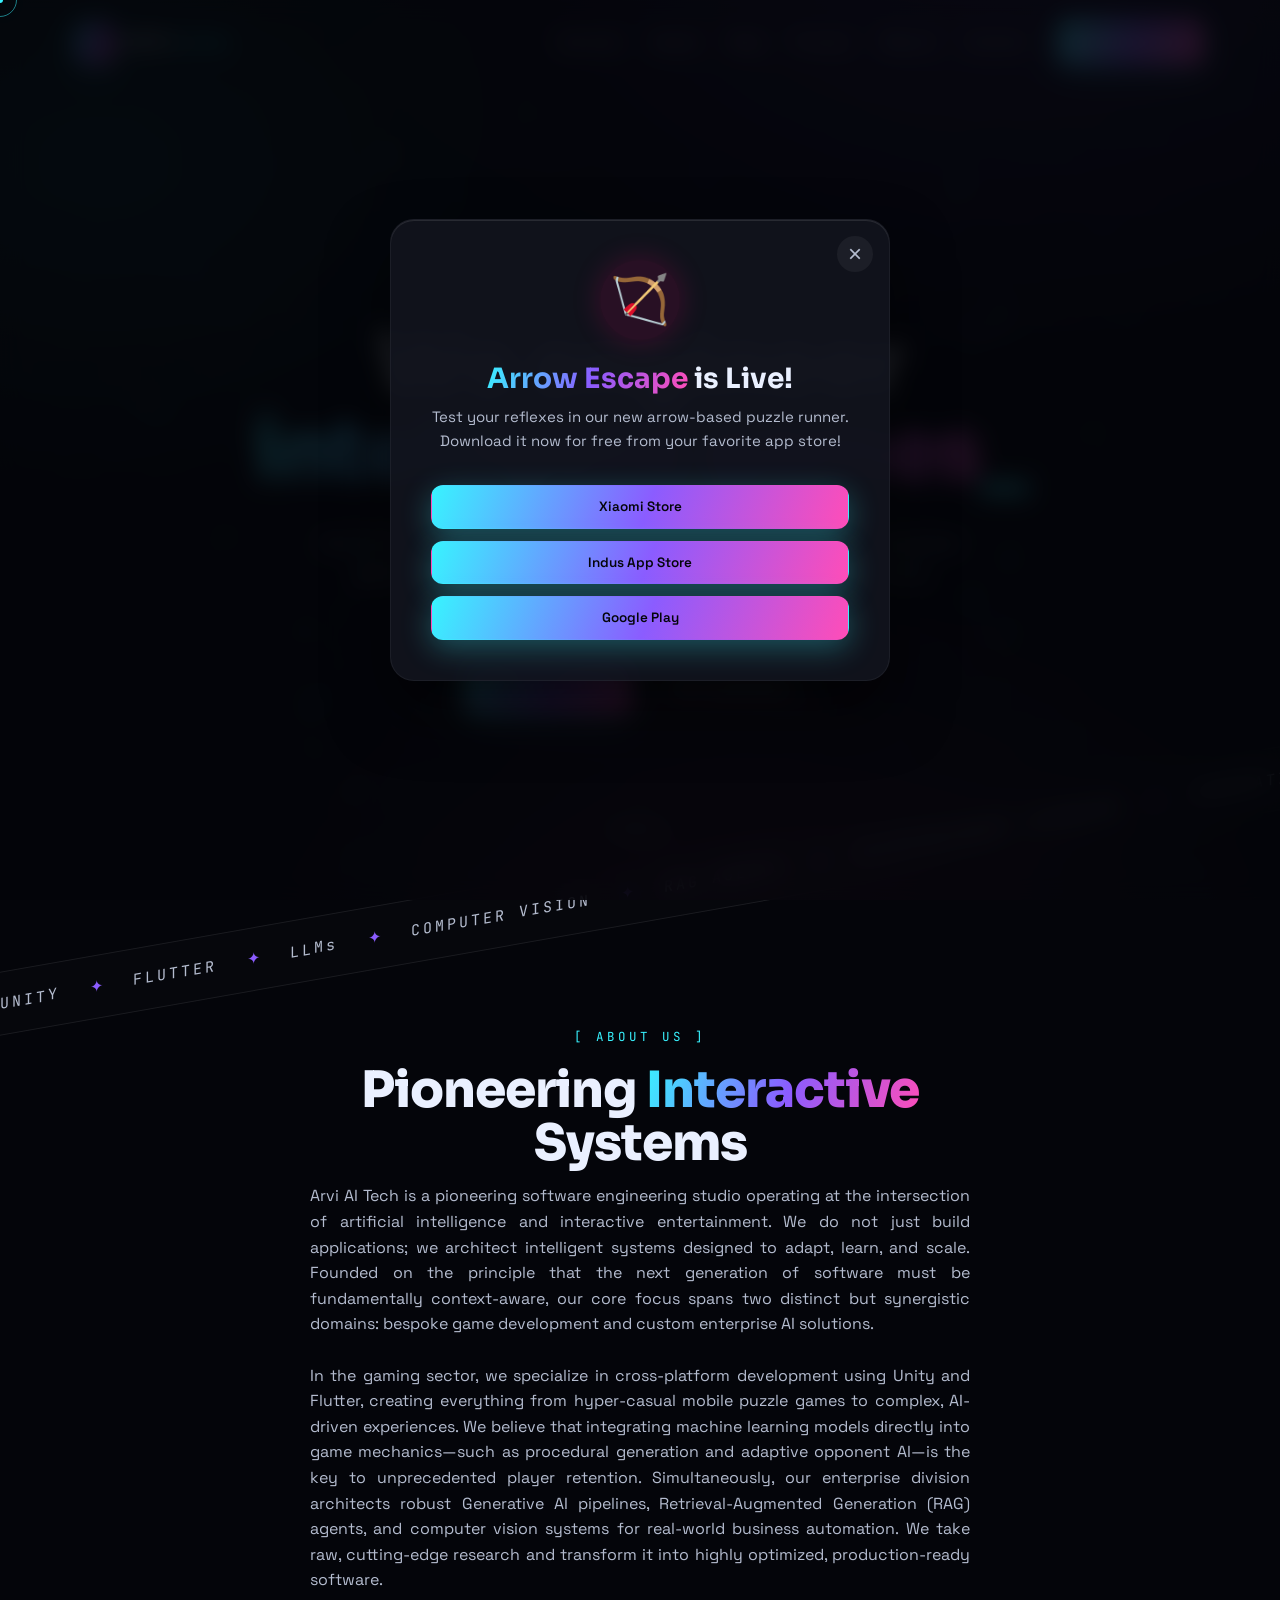
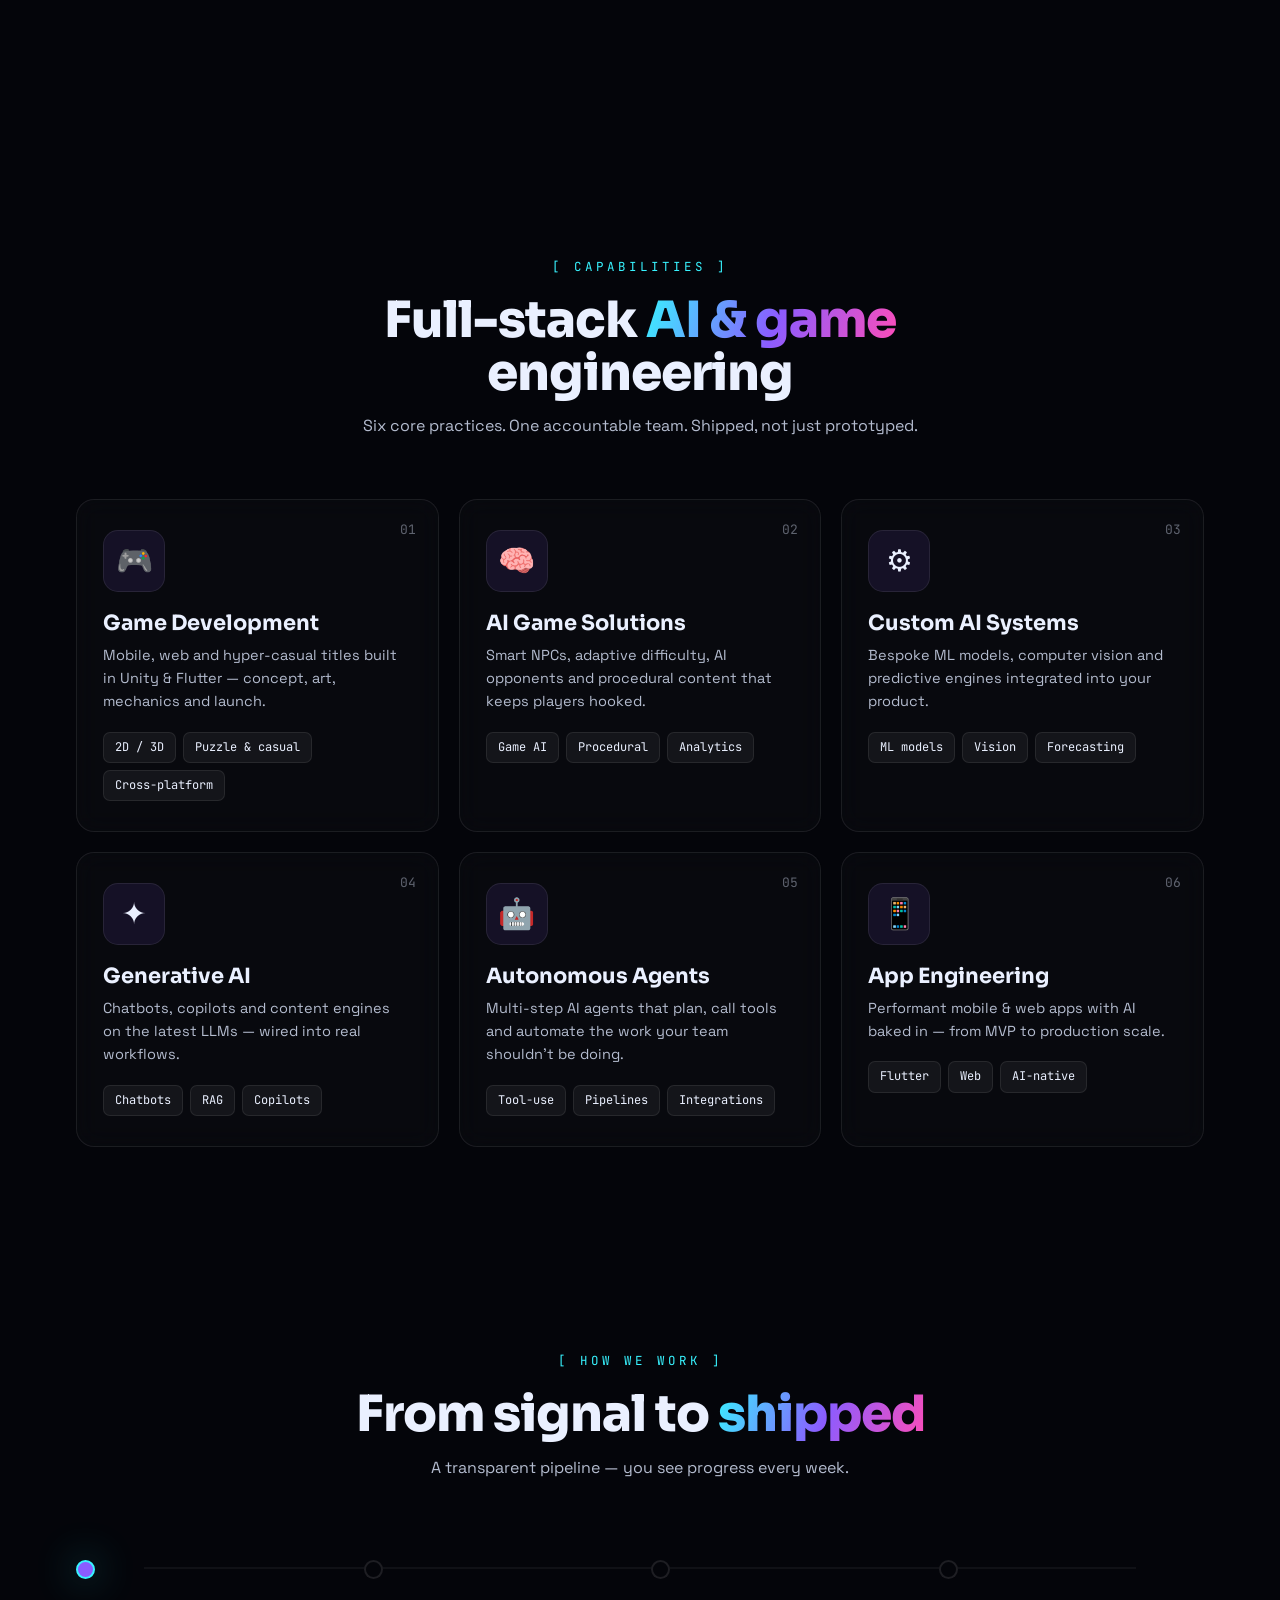
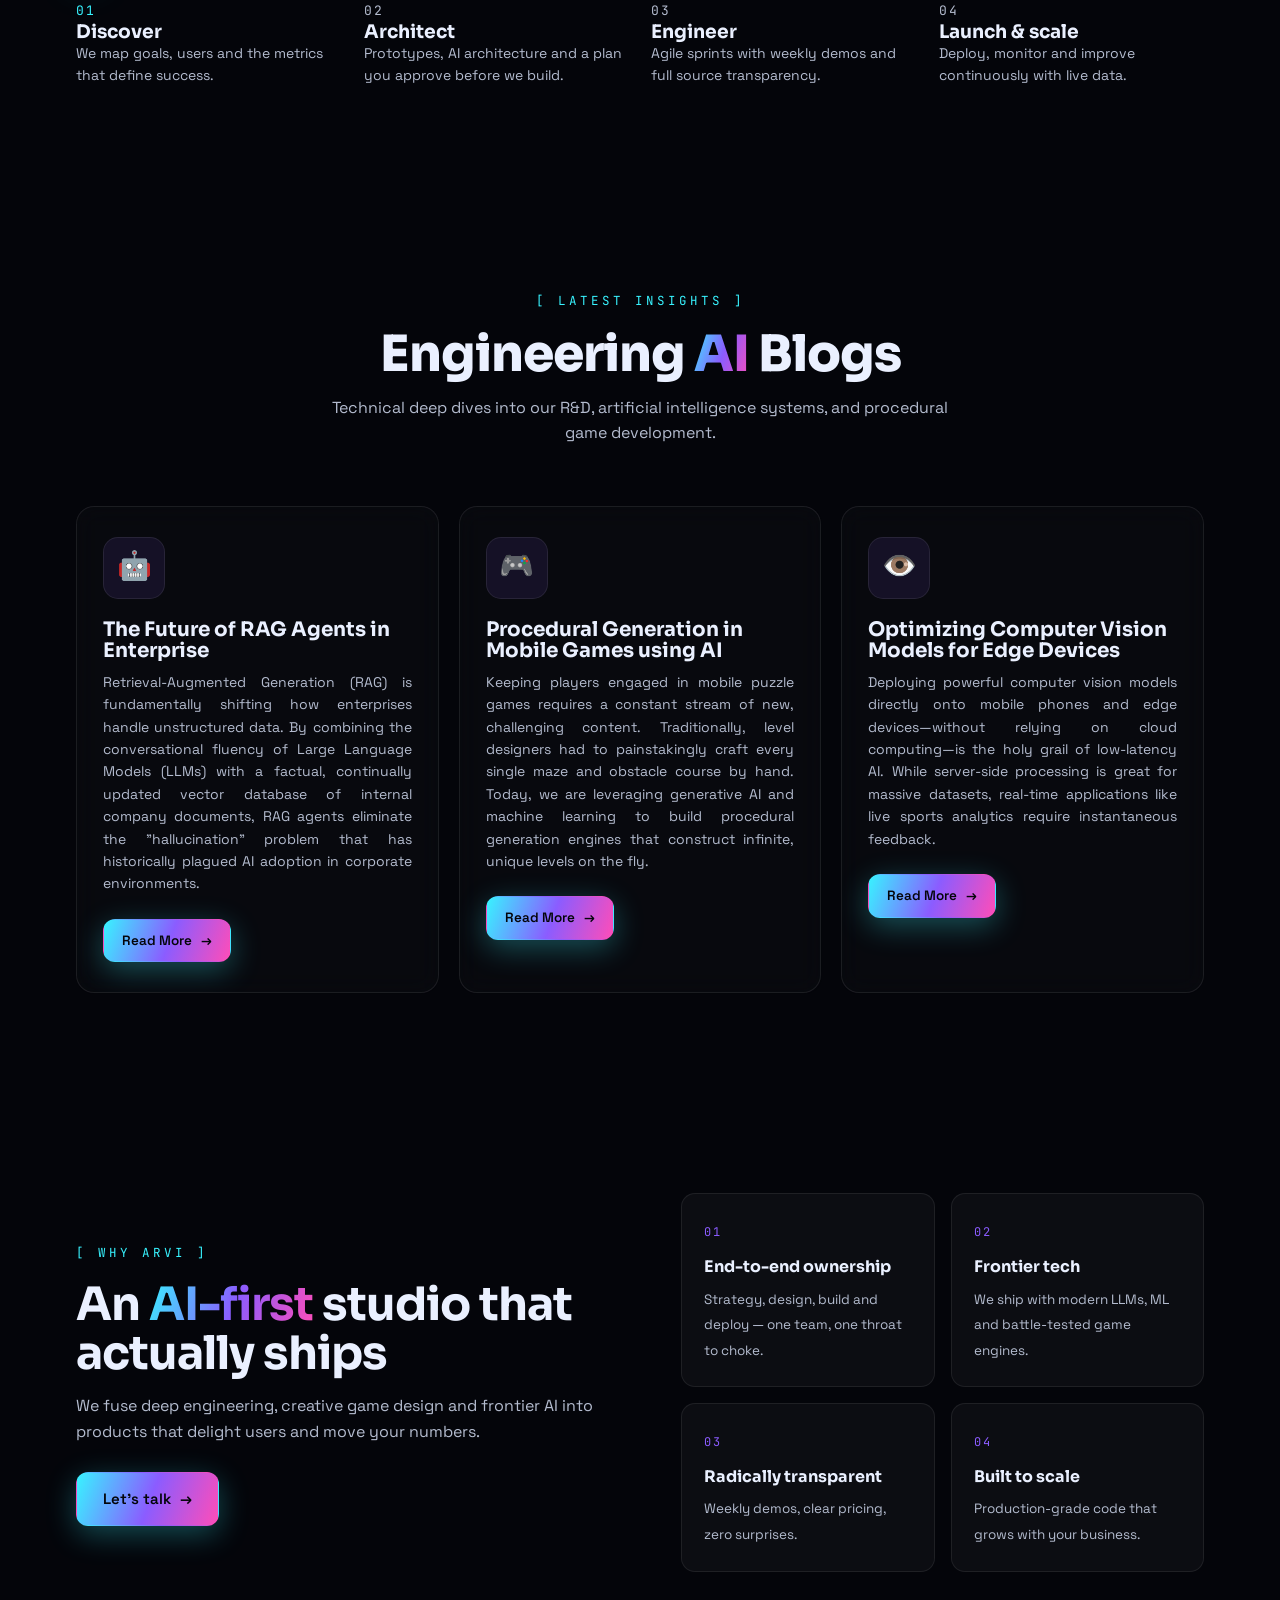
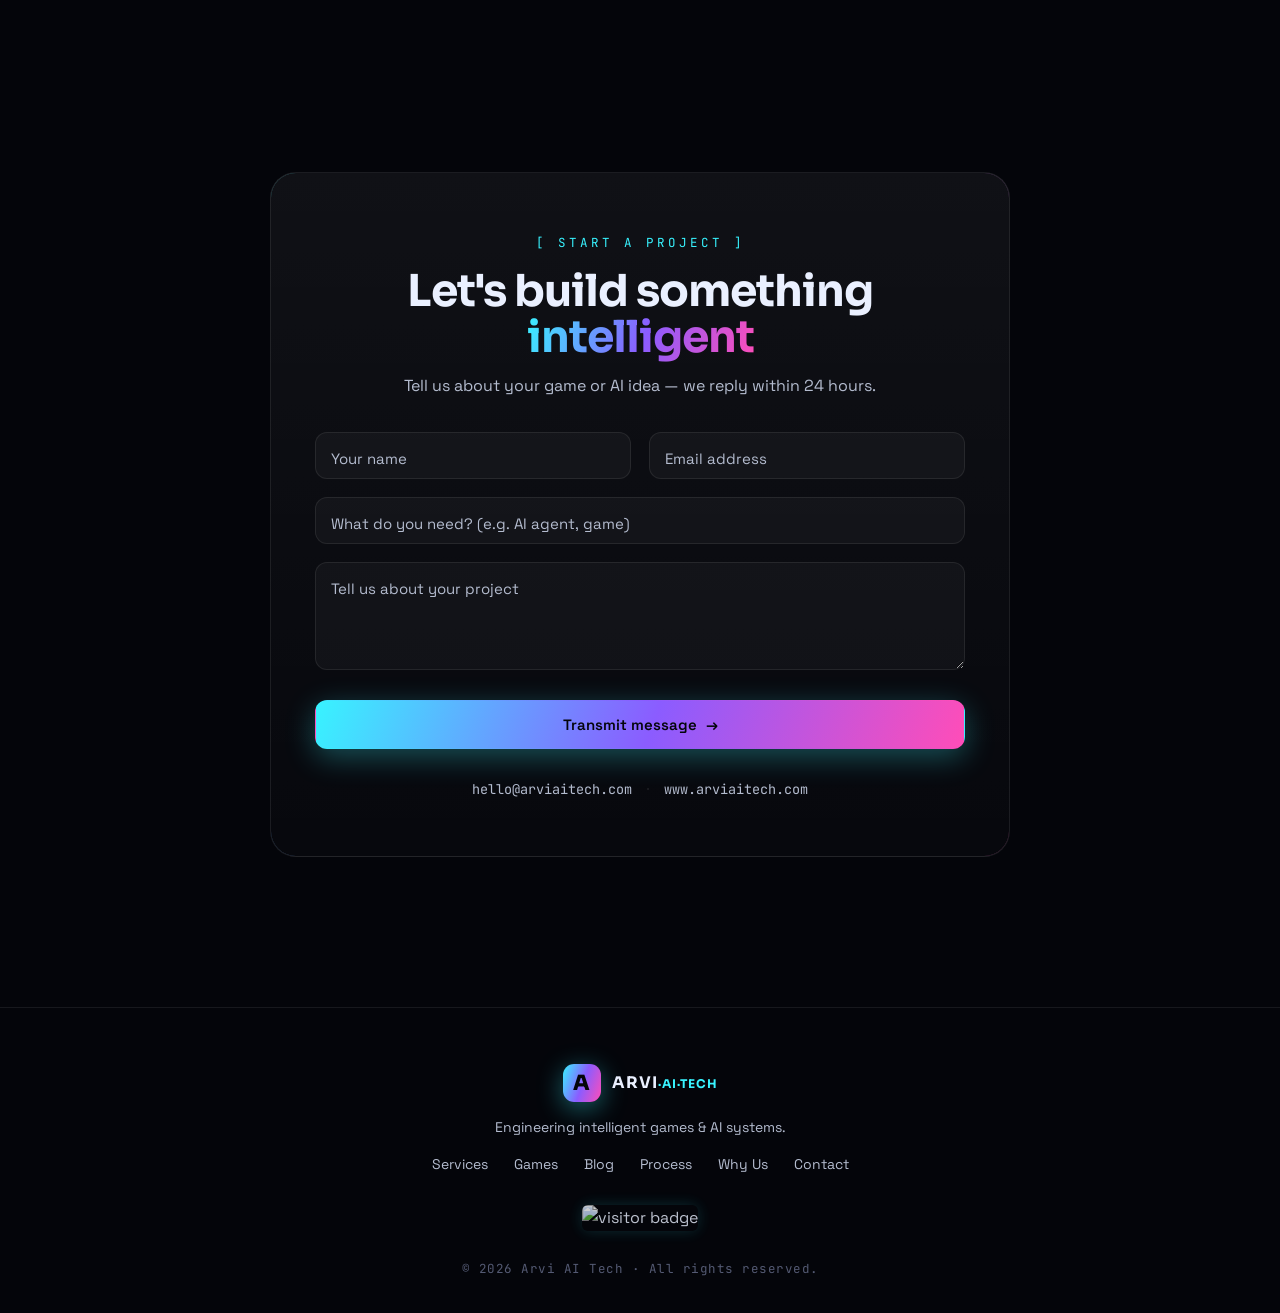
==== commit f146e4fa: "Create dedicated engineering blog page and add 6 new blog posts" ====
--- a/index.html
+++ b/index.html
@@ -58,6 +58,7 @@
     <nav class="nav-links" id="navLinks">
       <a href="#services">Services</a>
       <a href="games.html">Games</a>
+      <a href="blog.html">Blog</a>
       <a href="#process">Process</a>
       <a href="#why">Why Us</a>
       <a href="#contact">Contact</a>
@@ -201,21 +202,30 @@
         <div class="card-glow"></div>
         <div class="card-icon" style="font-size: 28px; padding-bottom: 5px;">🤖</div>
         <h3 style="font-size: 20px;">The Future of RAG Agents in Enterprise</h3>
-        <p style="margin-bottom: 24px; font-size: 14px; text-align: justify;">Retrieval-Augmented Generation (RAG) is fundamentally shifting how enterprises handle unstructured data. By combining the conversational fluency of Large Language Models (LLMs) with a factual, continually updated vector database of internal company documents, RAG agents eliminate the "hallucination" problem that has historically plagued AI adoption in corporate environments. At Arvi AI Tech, we are seeing massive demand for RAG systems that can instantly query thousands of PDFs, technical manuals, and support tickets to provide accurate, cited answers to employees in milliseconds. The true power of RAG isn't just in answering questions; it is in creating autonomous workflows where the AI can read a policy, cross-reference it with a live database, and execute an action perfectly.</p>
+        <p style="margin-bottom: 24px; font-size: 14px; text-align: justify;">Retrieval-Augmented Generation (RAG) is fundamentally shifting how enterprises handle unstructured data. By combining the conversational fluency of Large Language Models (LLMs) with a factual, continually updated vector database of internal company documents, RAG agents eliminate the "hallucination" problem that has historically plagued AI adoption in corporate environments.</p>
+        <div style="margin-top: auto;">
+          <a href="blog.html#post1" class="btn btn-sm btn-primary" style="text-decoration: none;" data-magnetic>Read More <span>→</span></a>
+        </div>
       </article>
 
       <article class="card tilt" data-reveal>
         <div class="card-glow"></div>
         <div class="card-icon" style="font-size: 28px; padding-bottom: 5px;">🎮</div>
         <h3 style="font-size: 20px;">Procedural Generation in Mobile Games using AI</h3>
-        <p style="margin-bottom: 24px; font-size: 14px; text-align: justify;">Keeping players engaged in mobile puzzle games requires a constant stream of new, challenging content. Traditionally, level designers had to painstakingly craft every single maze and obstacle course by hand. Today, we are leveraging generative AI and machine learning to build procedural generation engines that construct infinite, unique levels on the fly. By analyzing player behavior and win/loss ratios, our algorithms can dynamically adjust the difficulty curve of games like Arrow Escape in real-time. If a player is struggling, the AI generates a slightly easier path; if they are breezing through, the maze becomes increasingly complex. This personalized approach to level design drastically increases player retention and lifetime value.</p>
+        <p style="margin-bottom: 24px; font-size: 14px; text-align: justify;">Keeping players engaged in mobile puzzle games requires a constant stream of new, challenging content. Traditionally, level designers had to painstakingly craft every single maze and obstacle course by hand. Today, we are leveraging generative AI and machine learning to build procedural generation engines that construct infinite, unique levels on the fly.</p>
+        <div style="margin-top: auto;">
+          <a href="blog.html#post2" class="btn btn-sm btn-primary" style="text-decoration: none;" data-magnetic>Read More <span>→</span></a>
+        </div>
       </article>
 
       <article class="card tilt" data-reveal>
         <div class="card-glow"></div>
         <div class="card-icon" style="font-size: 28px; padding-bottom: 5px;">👁️</div>
         <h3 style="font-size: 20px;">Optimizing Computer Vision Models for Edge Devices</h3>
-        <p style="margin-bottom: 24px; font-size: 14px; text-align: justify;">Deploying powerful computer vision models directly onto mobile phones and edge devices—without relying on cloud computing—is the holy grail of low-latency AI. While server-side processing is great for massive datasets, real-time applications like live sports analytics (similar to our CricPulse technology) require instantaneous feedback. The challenge lies in compressing massive neural networks into tiny footprints that don't drain a smartphone's battery. Through techniques like model quantization, pruning, and leveraging specialized mobile neural processing units (NPUs), we are now able to run complex object detection and pose estimation models entirely on-device at 60 frames per second, opening the door for a new wave of smart applications.</p>
+        <p style="margin-bottom: 24px; font-size: 14px; text-align: justify;">Deploying powerful computer vision models directly onto mobile phones and edge devices—without relying on cloud computing—is the holy grail of low-latency AI. While server-side processing is great for massive datasets, real-time applications like live sports analytics require instantaneous feedback.</p>
+        <div style="margin-top: auto;">
+          <a href="blog.html#post3" class="btn btn-sm btn-primary" style="text-decoration: none;" data-magnetic>Read More <span>→</span></a>
+        </div>
       </article>
     </div>
   </section>
@@ -271,6 +281,7 @@
       <div class="footer-links">
         <a href="#services">Services</a>
         <a href="games.html">Games</a>
+        <a href="blog.html">Blog</a>
         <a href="#process">Process</a>
         <a href="#why">Why Us</a>
         <a href="#contact">Contact</a>
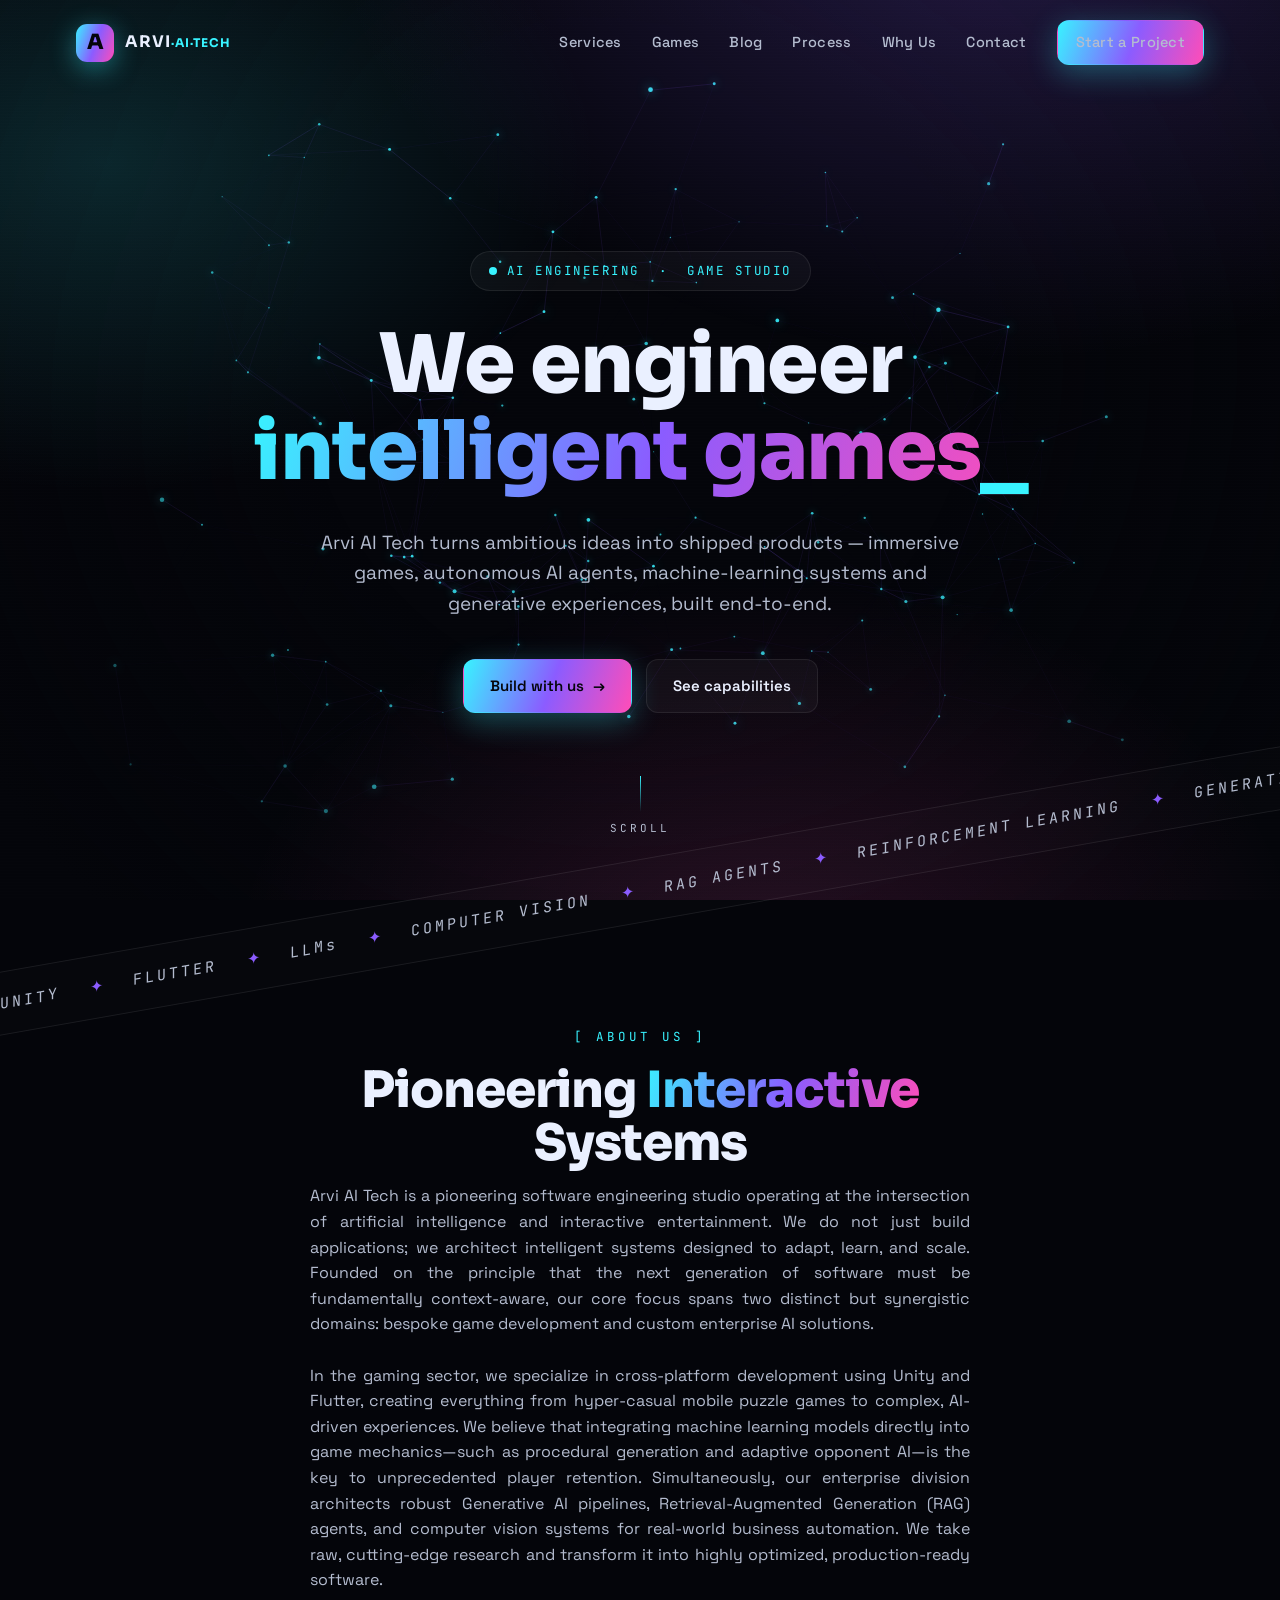
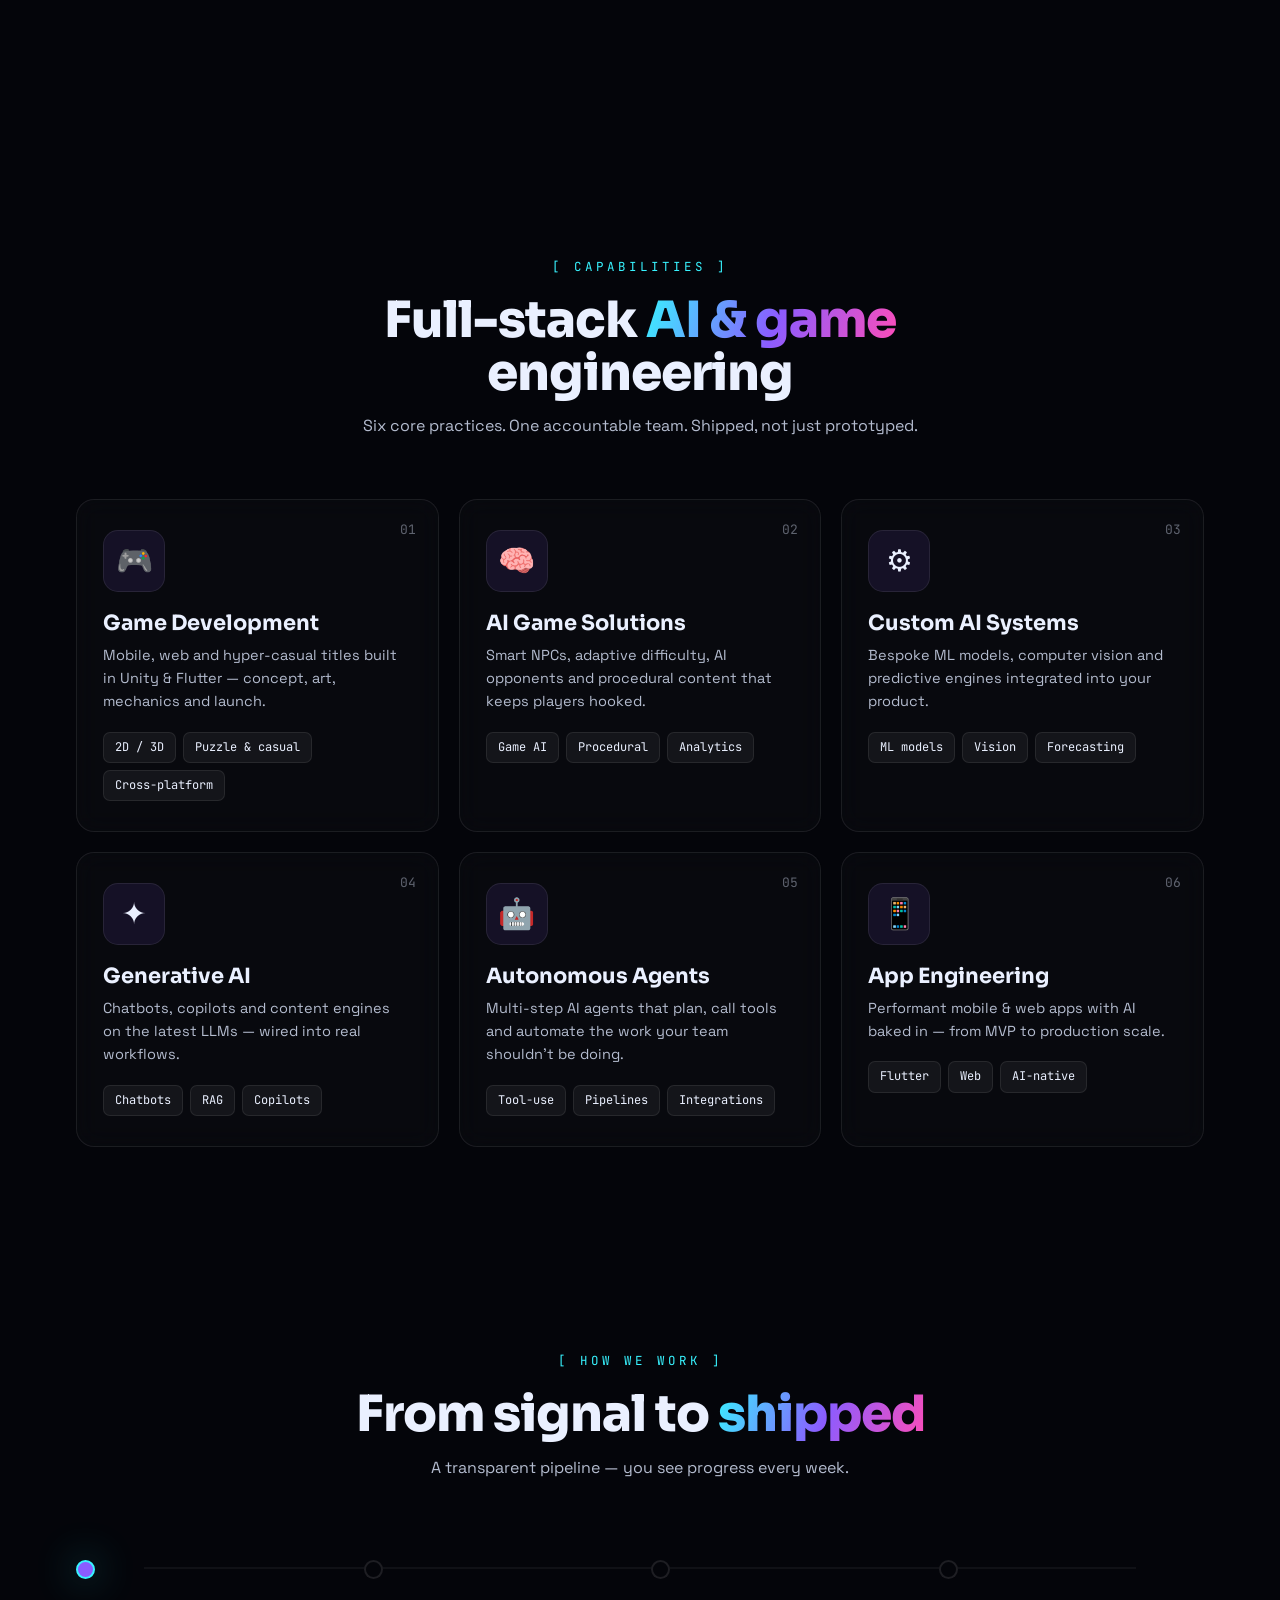
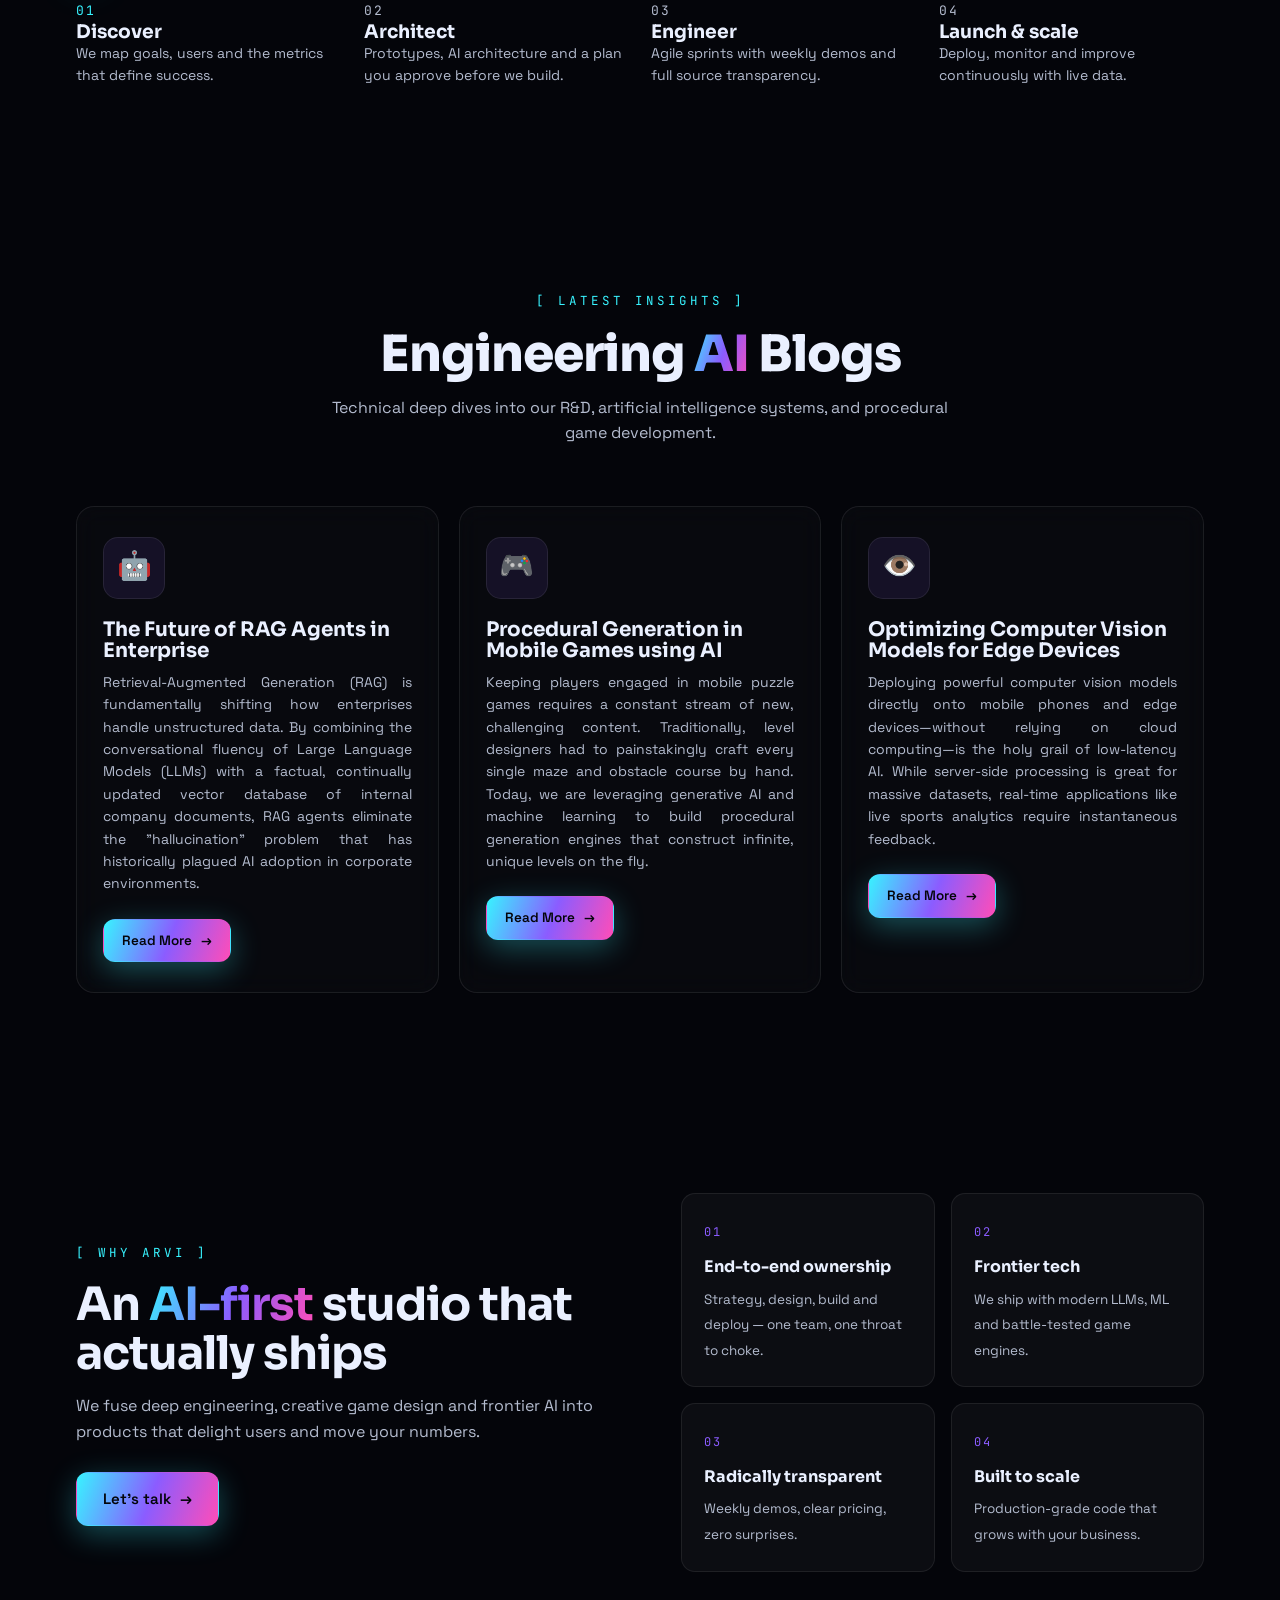
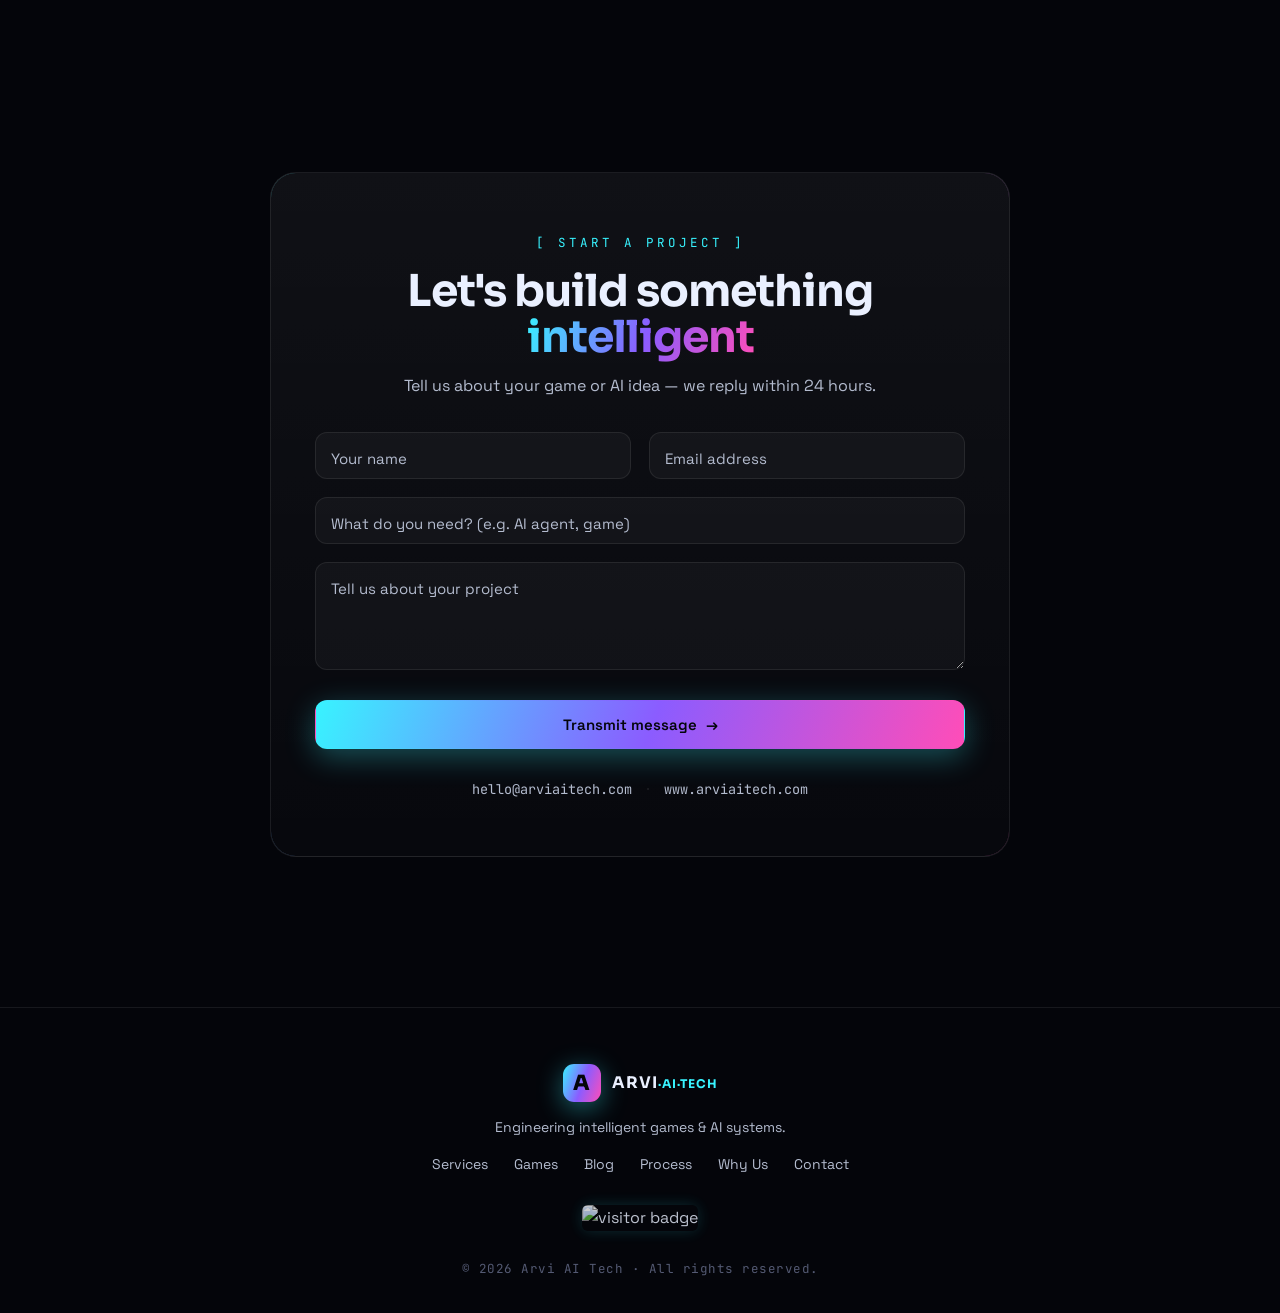
==== commit a9ca19f7: "Remove custom cursor and add chatbot widget script to all pages" ====
--- a/index.html
+++ b/index.html
@@ -39,10 +39,6 @@
   <div class="vignette" aria-hidden="true"></div>
   <div class="scanlines" aria-hidden="true"></div>
 
-  <!-- Custom cursor -->
-  <div class="cursor-dot" id="cursorDot" aria-hidden="true"></div>
-  <div class="cursor-ring" id="cursorRing" aria-hidden="true"></div>
-
   <!-- Loader -->
   <div class="loader" id="loader">
     <div class="loader-mark">A<span class="loader-bar"></span></div>
@@ -309,5 +305,7 @@
   </div>
 
   <script src="script.js"></script>
+  <script src="https://bot.arviaitech.com/widget.js"
+        data-bot-id="d036fff4083f" data-api="https://bot.arviaitech.com"></script>
 </body>
 </html>
--- a/styles.css
+++ b/styles.css
@@ -23,9 +23,7 @@
   color: var(--text);
   line-height: 1.6;
   overflow-x: hidden;
-  cursor: none;
-}
-@media (max-width: 900px) { body { cursor: auto; } }
+}
 
 h1, h2, h3, h4, .brand-text, .loader-mark { font-family: "Sora", sans-serif; line-height: 1.05; }
 a { color: inherit; text-decoration: none; }
@@ -53,12 +51,7 @@
   mix-blend-mode: overlay;
 }
 
-/* ---------- Cursor ---------- */
-.cursor-dot, .cursor-ring { position: fixed; top: 0; left: 0; z-index: 99999; pointer-events: none; border-radius: 50%; transform: translate(-50%, -50%); }
-.cursor-dot { width: 6px; height: 6px; background: var(--cyan); box-shadow: var(--glow-cyan); }
-.cursor-ring { width: 34px; height: 34px; border: 1px solid rgba(56,243,255,0.5); transition: width .25s, height .25s, border-color .25s, background .25s; }
-.cursor-ring.hover { width: 56px; height: 56px; border-color: var(--violet); background: rgba(139,92,255,0.12); }
-@media (max-width: 900px) { .cursor-dot, .cursor-ring { display: none; } }
+
 
 /* ---------- Loader ---------- */
 .loader { position: fixed; inset: 0; z-index: 2000; display: grid; place-content: center; gap: 22px; justify-items: center; background: var(--bg); transition: opacity .6s, visibility .6s; }
@@ -87,7 +80,7 @@
 .nav-toggle span { width: 24px; height: 2px; background: var(--text); border-radius: 2px; transition: .3s; }
 
 /* ---------- Buttons ---------- */
-.btn { position: relative; display: inline-flex; align-items: center; justify-content: center; gap: 9px; font-family: "Space Grotesk"; font-weight: 600; font-size: 15px; padding: 14px 26px; border-radius: 12px; cursor: none; border: 1px solid transparent; transition: transform .15s, box-shadow .25s, background .25s; overflow: hidden; }
+.btn { position: relative; display: inline-flex; align-items: center; justify-content: center; gap: 9px; font-family: "Space Grotesk"; font-weight: 600; font-size: 15px; padding: 14px 26px; border-radius: 12px; cursor: pointer; border: 1px solid transparent; transition: transform .15s, box-shadow .25s, background .25s; overflow: hidden; }
 .btn span { transition: transform .25s; }
 .btn:hover span { transform: translateX(4px); }
 .btn-sm { padding: 10px 18px; font-size: 13.5px; }
@@ -96,7 +89,6 @@
 .btn-ghost { background: var(--surface); color: var(--text); border: 1px solid var(--border); }
 .btn-ghost:hover { border-color: var(--border-bright); background: rgba(56,243,255,0.06); }
 .btn-block { width: 100%; }
-@media (max-width: 900px) { .btn { cursor: pointer; } }
 
 /* ---------- Hero ---------- */
 .hero { position: relative; max-width: var(--maxw); margin: 0 auto; padding: 90px 26px 70px; text-align: center; min-height: 86vh; display: flex; flex-direction: column; justify-content: center; }
@@ -181,7 +173,7 @@
 .contact-form { display: grid; grid-template-columns: 1fr 1fr; gap: 18px; text-align: left; }
 .field { position: relative; }
 .field.full { grid-column: 1 / -1; }
-.field input, .field textarea { width: 100%; padding: 18px 16px 8px; border-radius: 12px; background: rgba(255,255,255,0.035); border: 1px solid var(--border); color: var(--text); font-family: inherit; font-size: 15px; transition: border-color .2s, background .2s; cursor: none; resize: vertical; }
+.field input, .field textarea { width: 100%; padding: 18px 16px 8px; border-radius: 12px; background: rgba(255,255,255,0.035); border: 1px solid var(--border); color: var(--text); font-family: inherit; font-size: 15px; transition: border-color .2s, background .2s; resize: vertical; }
 .field textarea { padding-top: 22px; }
 .field input:focus, .field textarea:focus { outline: none; border-color: var(--border-bright); background: rgba(56,243,255,0.05); }
 .field label { position: absolute; left: 16px; top: 15px; color: var(--muted); font-size: 15px; pointer-events: none; transition: .18s; }
